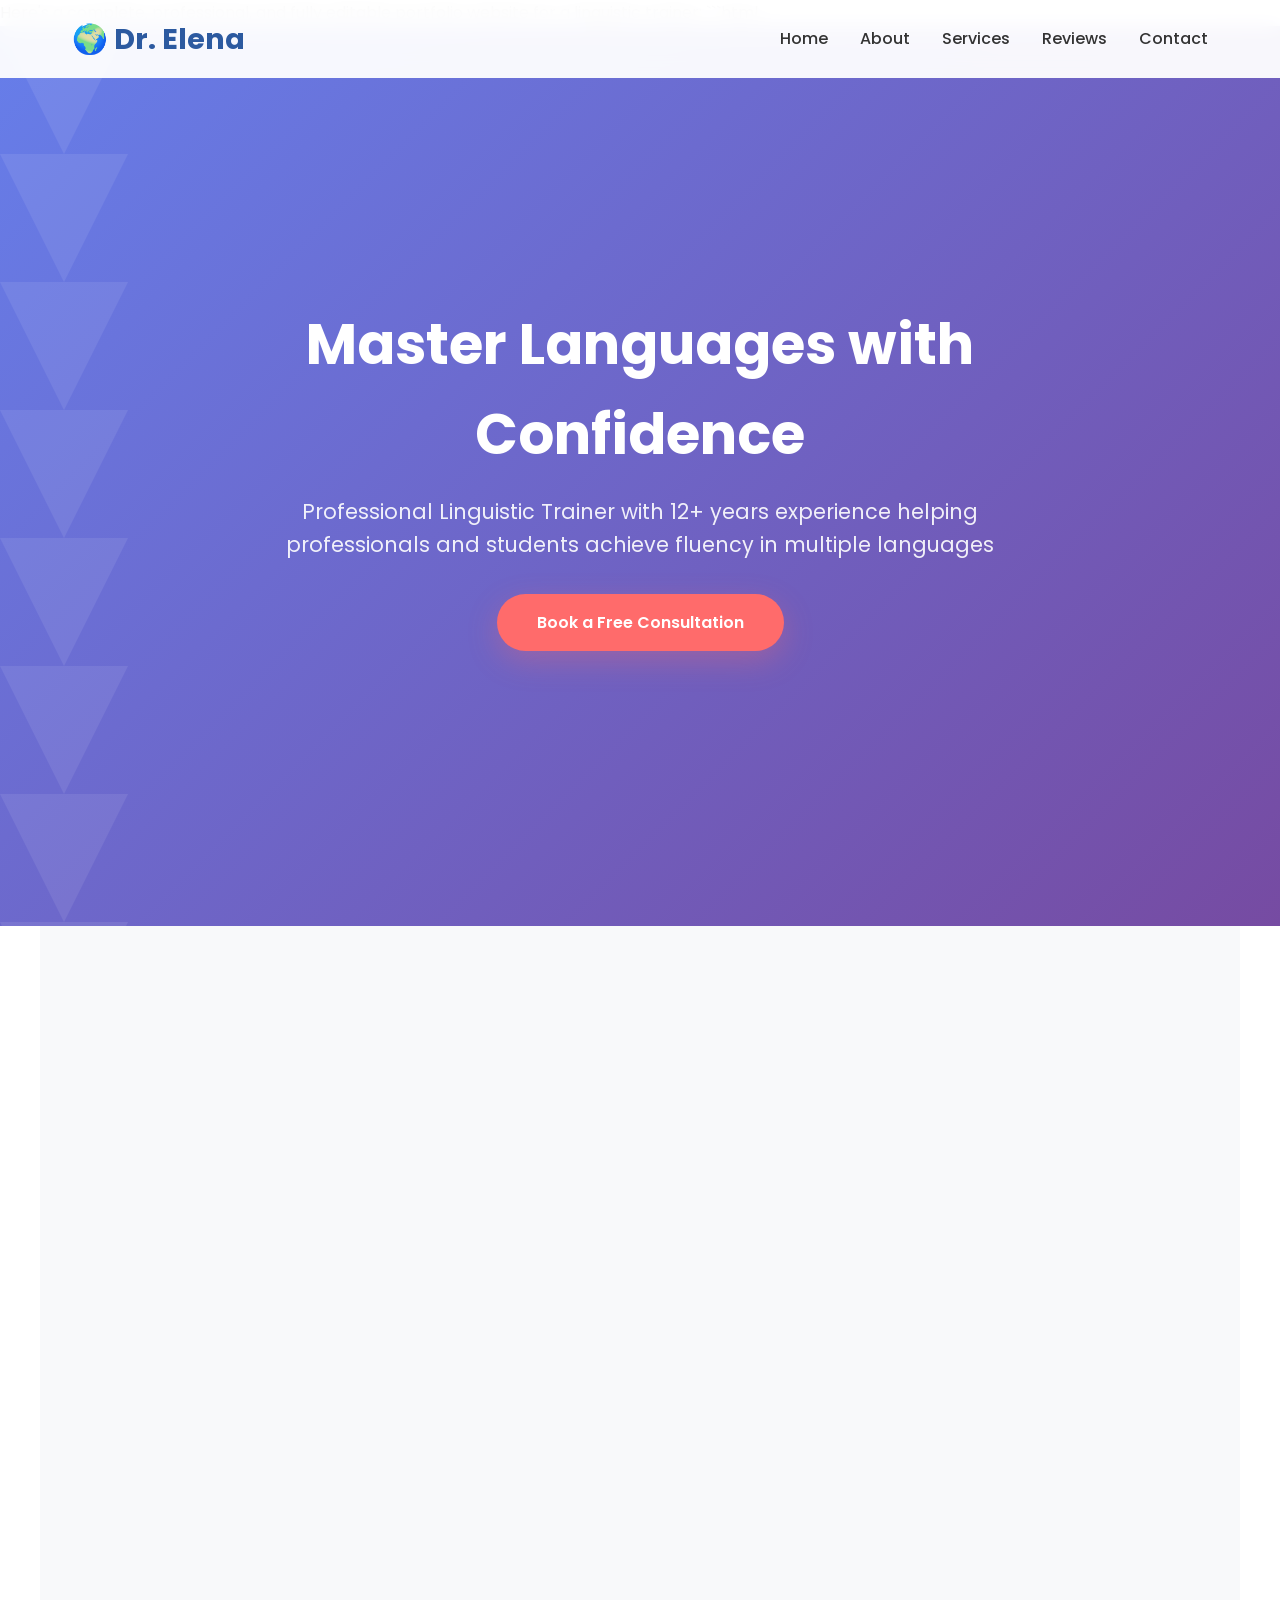
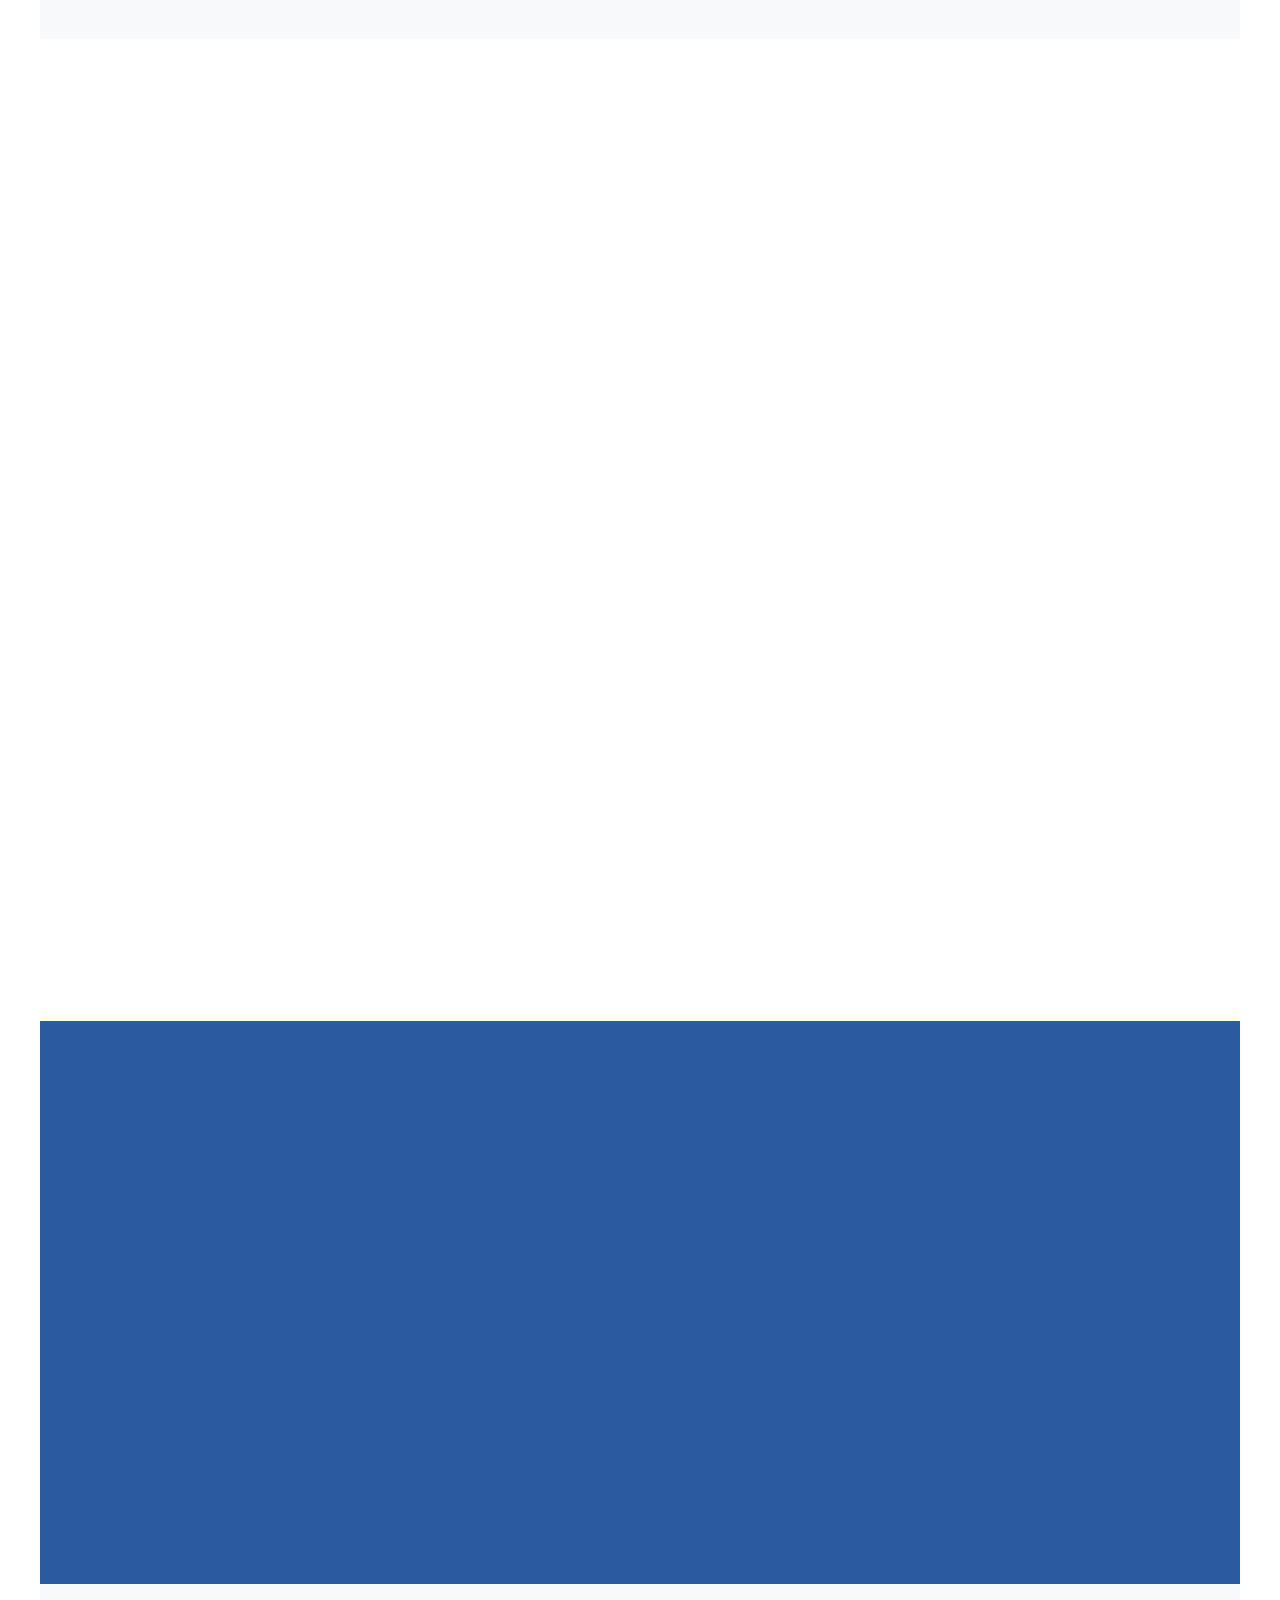
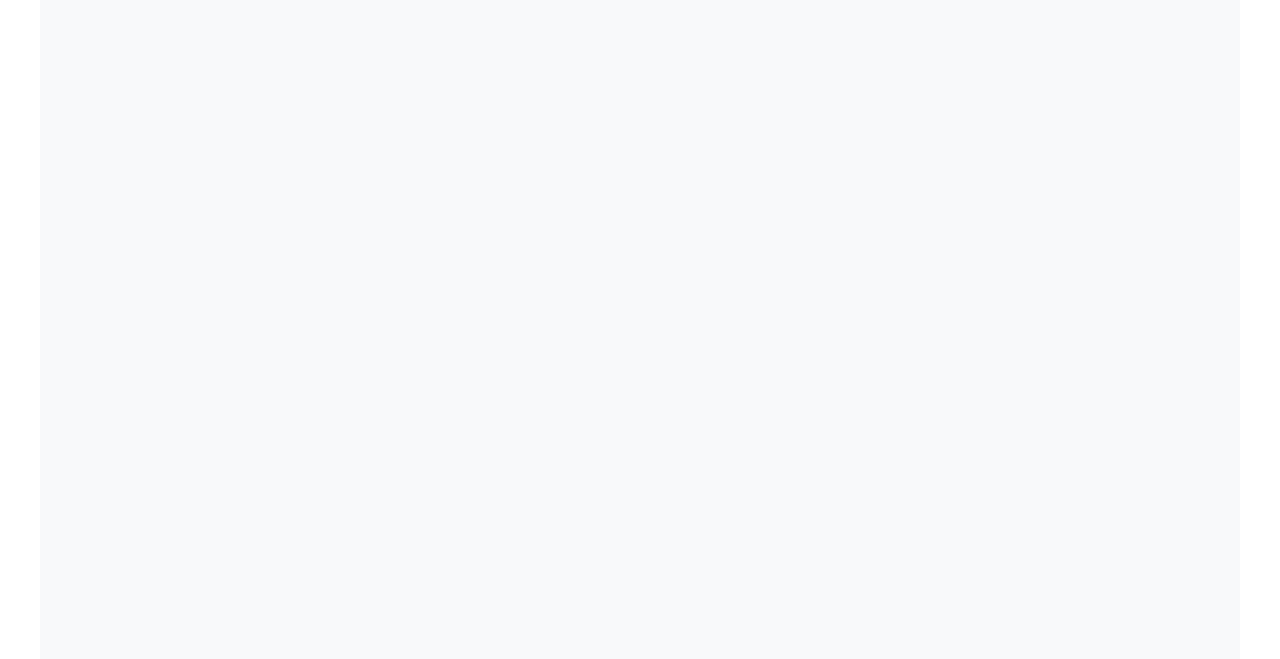
==== index.html @ 85fcfe96 "Create index.html" ====
Here's a complete, professional, and fully editable portfolio website for a linguistic trainer:

```html
<!DOCTYPE html>
<html lang="en">
<head>
    <meta charset="UTF-8">
    <meta name="viewport" content="width=device-width, initial-scale=1.0">
    <title>Dr. Elena Martinez - Linguistic Trainer & Language Coach</title>
    <link href="https://cdnjs.cloudflare.com/ajax/libs/font-awesome/6.4.0/css/all.min.css" rel="stylesheet">
    <link href="https://fonts.googleapis.com/css2?family=Poppins:wght@300;400;500;600;700&display=swap" rel="stylesheet">
    <style>
        * {
            margin: 0;
            padding: 0;
            box-sizing: border-box;
        }

        body {
            font-family: 'Poppins', sans-serif;
            line-height: 1.6;
            color: #333;
            overflow-x: hidden;
        }

        /* Navigation */
        .navbar {
            position: fixed;
            top: 0;
            width: 100%;
            background: rgba(255, 255, 255, 0.95);
            backdrop-filter: blur(10px);
            z-index: 1000;
            padding: 1rem 0;
            transition: all 0.3s ease;
        }

        .nav-container {
            max-width: 1200px;
            margin: 0 auto;
            display: flex;
            justify-content: space-between;
            align-items: center;
            padding: 0 2rem;
        }

        .logo {
            font-size: 1.8rem;
            font-weight: 700;
            color: #2c5aa0;
        }

        .nav-menu {
            display: flex;
            list-style: none;
            gap: 2rem;
        }

        .nav-menu a {
            text-decoration: none;
            color: #333;
            font-weight: 500;
            transition: color 0.3s ease;
        }

        .nav-menu a:hover {
            color: #2c5aa0;
        }

        .hamburger {
            display: none;
            flex-direction: column;
            cursor: pointer;
        }

        .hamburger span {
            width: 25px;
            height: 3px;
            background: #333;
            margin: 3px 0;
            transition: 0.3s;
        }

        /* Hero Section */
        .hero {
            height: 100vh;
            background: linear-gradient(135deg, #667eea 0%, #764ba2 100%);
            display: flex;
            align-items: center;
            justify-content: center;
            text-align: center;
            color: white;
            position: relative;
            overflow: hidden;
        }

        .hero::before {
            content: '';
            position: absolute;
            top: 0;
            left: 0;
            right: 0;
            bottom: 0;
            background: url('data:image/svg+xml,<svg xmlns="http://www.w3.org/2000/svg" viewBox="0 0 1000 100" fill="%23ffffff15"><path d="M0 0L50 100L100 0Z" repeat="100"/></svg>');
            animation: wave 20s linear infinite;
        }

        @keyframes wave {
            0% { transform: translateX(0); }
            100% { transform: translateX(-100px); }
        }

        .hero-content {
            max-width: 800px;
            padding: 0 2rem;
            z-index: 2;
            animation: fadeInUp 1s ease;
        }

        @keyframes fadeInUp {
            from {
                opacity: 0;
                transform: translateY(50px);
            }
            to {
                opacity: 1;
                transform: translateY(0);
            }
        }

        .hero h1 {
            font-size: 3.5rem;
            margin-bottom: 1rem;
            font-weight: 700;
        }

        .hero p {
            font-size: 1.3rem;
            margin-bottom: 2rem;
            opacity: 0.9;
        }

        .cta-button {
            display: inline-block;
            background: #ff6b6b;
            color: white;
            padding: 1rem 2.5rem;
            border-radius: 50px;
            text-decoration: none;
            font-weight: 600;
            transition: all 0.3s ease;
            box-shadow: 0 10px 30px rgba(255, 107, 107, 0.3);
        }

        .cta-button:hover {
            transform: translateY(-3px);
            box-shadow: 0 15px 40px rgba(255, 107, 107, 0.4);
        }

        /* Sections */
        .section {
            padding: 100px 0;
            max-width: 1200px;
            margin: 0 auto;
            padding-left: 2rem;
            padding-right: 2rem;
        }

        .section-title {
            text-align: center;
            font-size: 2.5rem;
            margin-bottom: 3rem;
            color: #2c5aa0;
        }

        /* About Section */
        .about {
            background: #f8f9fa;
        }

        .about-content {
            display: grid;
            grid-template-columns: 1fr 1fr;
            gap: 4rem;
            align-items: center;
        }

        .about-text h3 {
            font-size: 1.8rem;
            margin-bottom: 1rem;
            color: #333;
        }

        .about-text p {
            margin-bottom: 1.5rem;
            color: #666;
            font-size: 1.1rem;
        }

        .skills {
            display: flex;
            flex-wrap: wrap;
            gap: 1rem;
        }

        .skill-tag {
            background: #2c5aa0;
            color: white;
            padding: 0.5rem 1.5rem;
            border-radius: 25px;
            font-size: 0.9rem;
            font-weight: 500;
        }

        .profile-img {
            width: 100%;
            height: 400px;
            background: linear-gradient(45deg, #2c5aa0, #667eea);
            border-radius: 20px;
            display: flex;
            align-items: center;
            justify-content: center;
            color: white;
            font-size: 4rem;
            position: relative;
            overflow: hidden;
        }

        /* Services Section */
        .services-grid {
            display: grid;
            grid-template-columns: repeat(auto-fit, minmax(300px, 1fr));
            gap: 2rem;
        }

        .service-card {
            background: white;
            padding: 2.5rem;
            border-radius: 20px;
            text-align: center;
            box-shadow: 0 10px 40px rgba(0,0,0,0.1);
            transition: all 0.3s ease;
            border-top: 4px solid transparent;
        }

        .service-card:hover {
            transform: translateY(-10px);
            box-shadow: 0 20px 60px rgba(0,0,0,0.15);
            border-top-color: #2c5aa0;
        }

        .service-icon {
            font-size: 3rem;
            color: #2c5aa0;
            margin-bottom: 1.5rem;
        }

        .service-card h3 {
            font-size: 1.5rem;
            margin-bottom: 1rem;
            color: #333;
        }

        /* Testimonials */
        .testimonials {
            background: #2c5aa0;
            color: white;
        }

        .testimonials-grid {
            display: grid;
            grid-template-columns: repeat(auto-fit, minmax(300px, 1fr));
            gap: 2rem;
        }

        .testimonial {
            background: rgba(255,255,255,0.1);
            padding: 2rem;
            border-radius: 15px;
            backdrop-filter: blur(10px);
        }

        .testimonial-text {
            font-style: italic;
            margin-bottom: 1.5rem;
            font-size: 1.1rem;
        }

        .testimonial-author {
            display: flex;
            align-items: center;
            gap: 1rem;
        }

        .author-avatar {
            width: 50px;
            height: 50px;
            border-radius: 50%;
            background: #ff6b6b;
            display: flex;
            align-items: center;
            justify-content: center;
            font-weight: bold;
        }

        /* Contact */
        .contact {
            background: #f8f9fa;
        }

        .contact-content {
            display: grid;
            grid-template-columns: 1fr 1fr;
            gap: 4rem;
        }

        .contact-info h3 {
            font-size: 1.8rem;
            margin-bottom: 2rem;
            color: #333;
        }

        .contact-item {
            display: flex;
            align-items: center;
            gap: 1rem;
            margin-bottom: 1.5rem;
        }

        .contact-item i {
            font-size: 1.5rem;
            color: #2c5aa0;
            width: 30px;
        }

        .contact-form {
            background: white;
            padding: 2.5rem;
            border-radius: 20px;
            box-shadow: 0 10px 40px rgba(0,0,0,0.1);
        }

        .form-group {
            margin-bottom: 1.5rem;
        }

        .form-group input,
        .form-group textarea {
            width: 100%;
            padding: 1rem;
            border: 2px solid #e9ecef;
            border-radius: 10px;
            font-family: inherit;
            transition: border-color 0.3s ease;
        }

        .form-group input:focus,
        .form-group textarea:focus {
            outline: none;
            border-color: #2c5aa0;
        }

        /* Footer */
        .footer {
            background: #333;
            color: white;
            text-align: center;
            padding: 2rem;
        }

        /* Responsive */
        @media (max-width: 768px) {
            .hamburger {
                display: flex;
            }

            .nav-menu {
                position: fixed;
                left: -100%;
                top: 70px;
                flex-direction: column;
                background-color: white;
                width: 100%;
                text-align: center;
                transition: 0.3s;
                box-shadow: 0 10px 27px rgba(0,0,0,0.05);
                padding: 2rem 0;
            }

            .nav-menu.active {
                left: 0;
            }

            .hero h1 {
                font-size: 2.5rem;
            }

            .about-content,
            .contact-content {
                grid-template-columns: 1fr;
                gap: 2rem;
            }

            .section {
                padding: 60px 0;
                padding-left: 1rem;
                padding-right: 1rem;
            }
        }

        /* Scroll animations */
        .fade-in {
            opacity: 0;
            transform: translateY(30px);
            transition: all 0.6s ease;
        }

        .fade-in.visible {
            opacity: 1;
            transform: translateY(0);
        }
    </style>
</head>
<body>
    <!-- Navigation -->
    <nav class="navbar">
        <div class="nav-container">
            <div class="logo">🌍 Dr. Elena</div>
            <ul class="nav-menu">
                <li><a href="#home">Home</a></li>
                <li><a href="#about">About</a></li>
                <li><a href="#services">Services</a></li>
                <li><a href="#testimonials">Reviews</a></li>
                <li><a href="#contact">Contact</a></li>
            </ul>
            <div class="hamburger">
                <span></span>
                <span></span>
                <span></span>
            </div>
        </div>
    </nav>

    <!-- Hero Section -->
    <section id="home" class="hero">
        <div class="hero-content">
            <h1>Master Languages with Confidence</h1>
            <p>Professional Linguistic Trainer with 12+ years experience helping professionals and students achieve fluency in multiple languages</p>
            <a href="#contact" class="cta-button">Book a Free Consultation</a>
        </div>
    </section>

    <!-- About Section -->
    <section id="about" class="section about">
        <h2 class="section-title fade-in">About Me</h2>
        <div class="about-content">
            <div class="about-text fade-in">
                <h3>Dr. Elena Martinez</h3>
                <p>Certified linguistic trainer with a PhD in Applied Linguistics and over 12 years of experience teaching professionals, executives, and students worldwide. I specialize in immersive language training that delivers real-world fluency.</p>
                <p>Fluent in 7 languages and trained thousands of students who now use their language skills confidently in business, travel, and academia.</p>
                <div class="skills">
                    <span class="skill-tag">Spanish</span>
                    <span class="skill-tag">French</span>
                    <span class="skill-tag">German</span>
                    <span class="skill-tag">Italian</span>
                    <span class="skill-tag">Portuguese</span>
                    <span class="skill-tag">Business English</span>
                </div>
            </div>
            <div class="profile-img fade-in">
                <i class="fas fa-user-graduate"></i>
            </div>
        </div>
    </section>

    <!-- Services Section -->
    <section id="services" class="section">
        <h2 class="section-title fade-in">My Services</h2>
        <div class="services-grid">
            <div class="service-card fade-in">
                <div class="service-icon">
                    <i class="fas fa-globe"></i>
                </div>
                <h3>Private Lessons</h3>
                <p>Personalized 1-on-1 training tailored to your goals, schedule, and learning style. Intensive programs available.</p>
            </div>
            <div class="service-card fade-in">
                <div class="service-icon">
                    <i class="fas fa-users"></i>
                </div>
                <h3>Group Classes</h3>
                <p>Interactive small group sessions (max 6 students) for collaborative learning and accelerated progress.</p>
            </div>
            <div class="service-card fade-in">
                <div class="service-icon">
                    <i class="fas fa-briefcase"></i>
                </div>
                <h3>Business Training</h3>
                <p>Corporate language programs for teams and executives. Specialized business vocabulary and communication skills.</p>
            </div>
            <div class="service-card fade-in">
                <div class="service-icon">
                    <i class="fas fa-headset"></i>
                </div>
                <h3>Conversation Practice</h3>
                <p>Real-world conversation sessions focusing on fluency, pronunciation, and cultural nuances.</p>
            </div>
        </div>
    </section>

    <!-- Testimonials Section -->
    <section id="testimonials" class="section testimonials">
        <h2 class="section-title fade-in" style="color: white;">What Students Say</h2>
        <div class="testimonials-grid">
            <div class="testimonial fade-in">
                <p class="testimonial-text">"Dr. Elena transformed my Spanish from basic to business-fluent in just 6 months. Her method is incredible!"</p>
                <div class="testimonial-author">
                    <div class="author-avatar">MJ</div>
                    <div>
                        <strong>Maria J.</strong><br>
                        <small>Marketing Executive</small>
                    </div>
                </div>
            </div>
            <div class="testimonial fade-in">
                <p class="testimonial-text">"The best language teacher I've ever had. Her lessons are engaging and actually practical for real life."</p>
                <div class="testimonial-author">
                    <div class="author-avatar">TK</div>
                    <div>
                        <strong>Tom K.</strong><br>
                        <small>Software Engineer</small>
                    </div>
                </div>
            </div>
            <div class="testimonial fade-in">
                <p class="testimonial-text">"Passed my DELF B2 exam on first try thanks to Elena's structured approach and encouragement."</p>
                <div class="testimonial-author">
                    <div class="author-avatar">SL</div>
                    <div>
                        <strong>Sophie L.</strong><br>
                        <small>University Student</small>
                    </div>
                </div>
            </div>
        </div>
    </section>

    <!-- Contact Section -->
    <section id="contact" class="section contact">
        <h2 class="section-title fade-in">Get In Touch</h2>
        <div class="contact-content">
            <div class="contact-info fade-in">
                <h3>Ready to Start Your Language Journey?</h3>
                <p>Book a free 30-minute consultation to discuss your goals and create your personalized learning plan.</p>
                <div class="contact-item">
                    <i class="fas fa-phone"></i>
                    <span>+1 (555) 123-4567</span>
                </div>
                <div class="contact-item">
                    <i class="fas fa-envelope"></i>
                    <span>hello@elenamartinez.com</span>
                </div>
                <div class="contact-item">
                    <i class="fas fa-map-marker-alt"></i>
                    <span>Miami, FL • Online Worldwide</span>
                </div>
            </div>
            <form class="contact-form fade-in" id="contactForm">
                <div class="form-group">
                    <input type="text" id="name" placeholder="Your Name" required>
                </div>
                <div class="form-group">
                    <input type="email" id="email" placeholder="Your Email" required>
                </div>
                <div class="form-group">
                    <input type="tel" id="phone" placeholder="Phone Number">
                </div>
                <div class="form-group">
                    <select id="language" required>
                        <option value="">Select Language</option>
                        <option value="spanish">Spanish</option>
                        <option value="fr
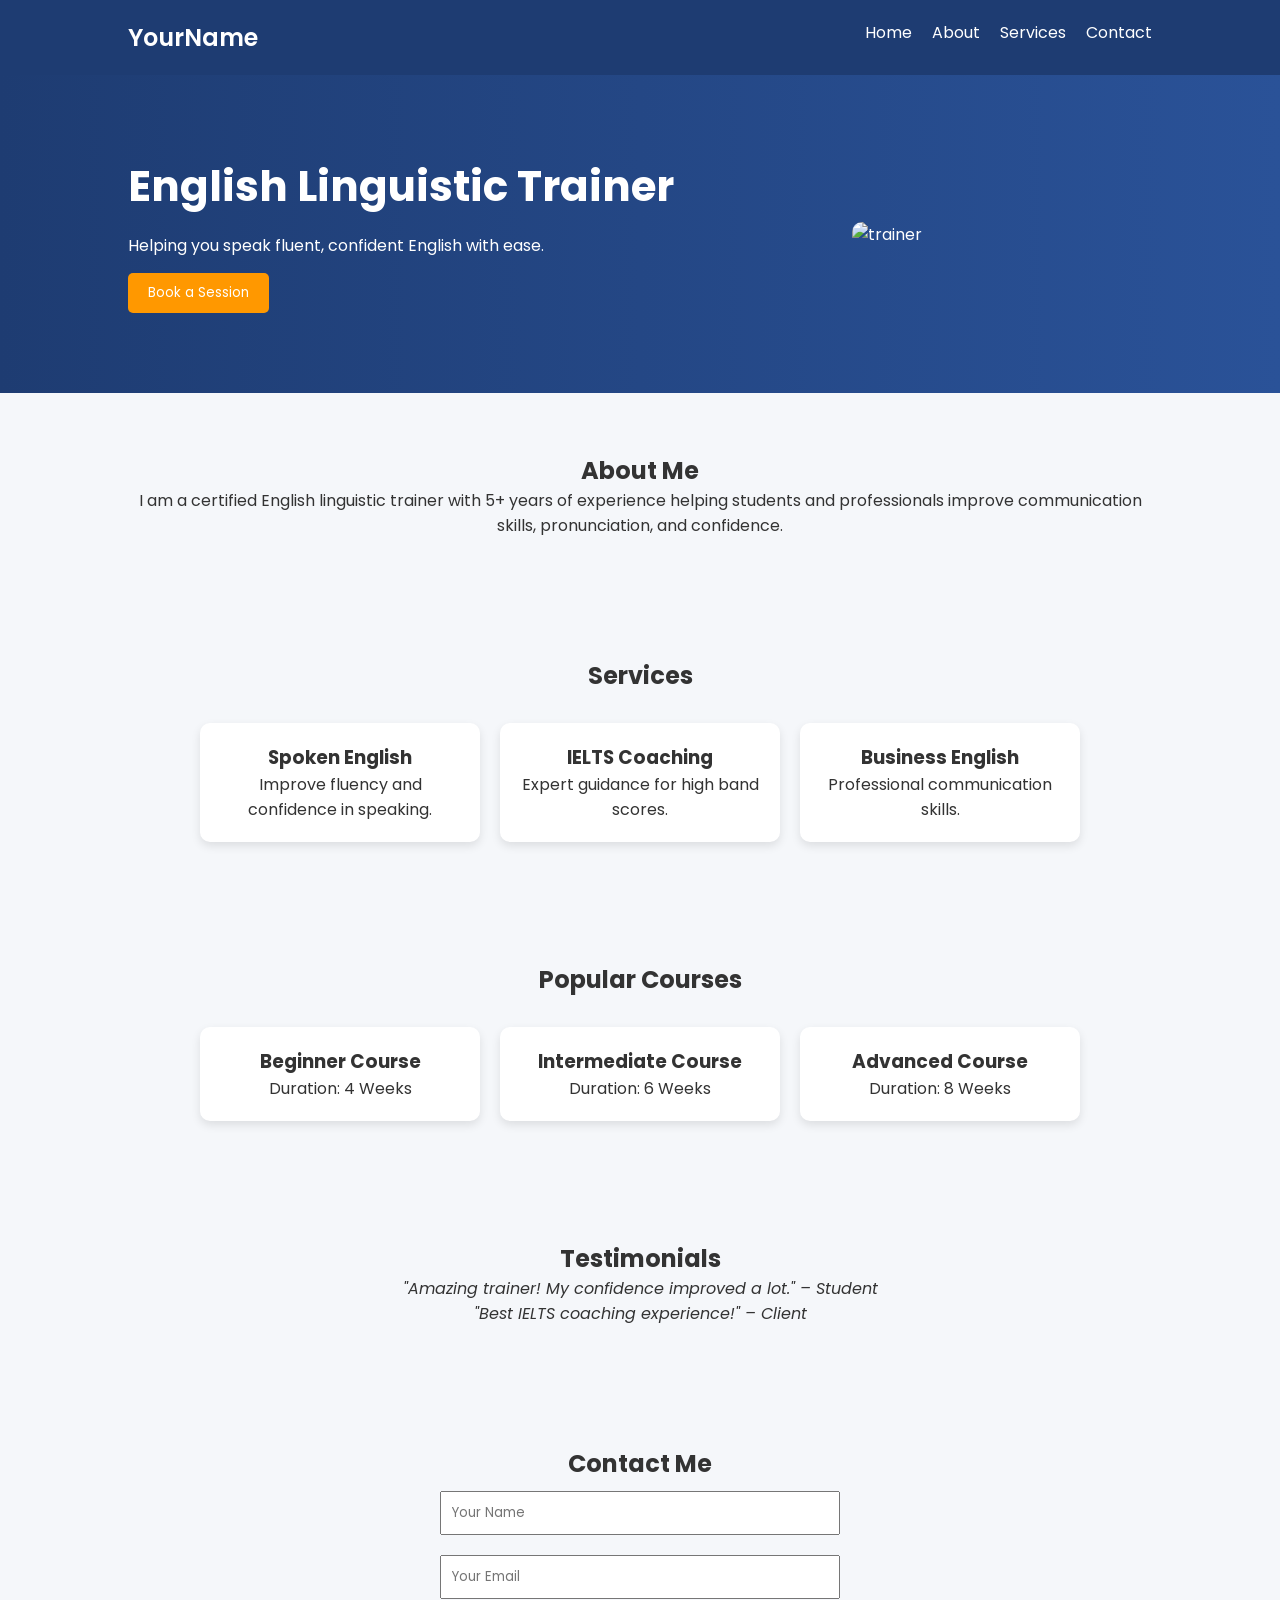
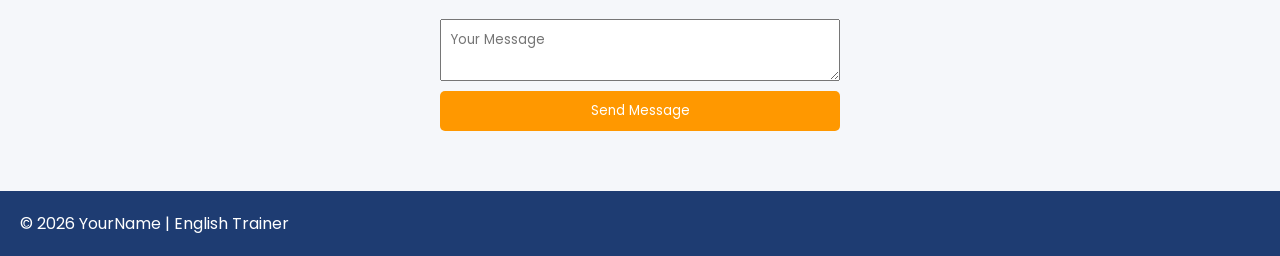
==== commit 0fc6f1cf: "Update index.html" ====
--- a/index.html
+++ b/index.html
@@ -1,582 +1,265 @@
-Here's a complete, professional, and fully editable portfolio website for a linguistic trainer:
-
-```html
 <!DOCTYPE html>
 <html lang="en">
 <head>
-    <meta charset="UTF-8">
-    <meta name="viewport" content="width=device-width, initial-scale=1.0">
-    <title>Dr. Elena Martinez - Linguistic Trainer & Language Coach</title>
-    <link href="https://cdnjs.cloudflare.com/ajax/libs/font-awesome/6.4.0/css/all.min.css" rel="stylesheet">
-    <link href="https://fonts.googleapis.com/css2?family=Poppins:wght@300;400;500;600;700&display=swap" rel="stylesheet">
-    <style>
-        * {
-            margin: 0;
-            padding: 0;
-            box-sizing: border-box;
+<meta charset="UTF-8">
+<meta name="viewport" content="width=device-width, initial-scale=1.0">
+<title>English Linguistic Trainer Portfolio</title>
+
+<!-- Google Fonts -->
+<link href="https://fonts.googleapis.com/css2?family=Poppins:wght@300;400;600&display=swap" rel="stylesheet">
+
+<style>
+* {
+    margin: 0;
+    padding: 0;
+    box-sizing: border-box;
+    font-family: 'Poppins', sans-serif;
+}
+
+body {
+    background: #f5f7fa;
+    color: #333;
+}
+
+/* Navbar */
+nav {
+    display: flex;
+    justify-content: space-between;
+    padding: 20px 10%;
+    background: #1e3c72;
+    color: white;
+    position: sticky;
+    top: 0;
+}
+
+nav h2 {
+    font-weight: 600;
+}
+
+nav ul {
+    display: flex;
+    list-style: none;
+}
+
+nav ul li {
+    margin-left: 20px;
+}
+
+nav ul li a {
+    color: white;
+    text-decoration: none;
+}
+
+/* Hero */
+.hero {
+    display: flex;
+    align-items: center;
+    justify-content: space-between;
+    padding: 80px 10%;
+    background: linear-gradient(to right, #1e3c72, #2a5298);
+    color: white;
+}
+
+.hero-text h1 {
+    font-size: 42px;
+}
+
+.hero-text p {
+    margin: 15px 0;
+}
+
+.hero img {
+    width: 300px;
+    border-radius: 10px;
+}
+
+.btn {
+    background: #ff9800;
+    padding: 10px 20px;
+    border: none;
+    color: white;
+    cursor: pointer;
+    border-radius: 5px;
+}
+
+/* Sections */
+section {
+    padding: 60px 10%;
+    text-align: center;
+}
+
+.card-container {
+    display: flex;
+    gap: 20px;
+    margin-top: 30px;
+    flex-wrap: wrap;
+    justify-content: center;
+}
+
+.card {
+    background: white;
+    padding: 20px;
+    width: 280px;
+    border-radius: 10px;
+    box-shadow: 0 4px 10px rgba(0,0,0,0.1);
+    transition: transform 0.3s;
+}
+
+.card:hover {
+    transform: translateY(-10px);
+}
+
+/* Testimonials */
+.testimonial {
+    font-style: italic;
+}
+
+/* Contact */
+form {
+    display: flex;
+    flex-direction: column;
+    max-width: 400px;
+    margin: auto;
+}
+
+input, textarea {
+    margin: 10px 0;
+    padding: 10px;
+}
+
+footer {
+    background: #1e3c72;
+    color: white;
+    padding: 20px;
+}
+
+/* Animation */
+.fade-in {
+    opacity: 0;
+    transform: translateY(20px);
+    transition: all 0.6s ease;
+}
+
+.show {
+    opacity: 1;
+    transform: translateY(0);
+}
+
+/* Responsive */
+@media(max-width: 768px) {
+    .hero {
+        flex-direction: column;
+        text-align: center;
+    }
+}
+</style>
+</head>
+
+<body>
+
+<!-- Navbar -->
+<nav>
+    <h2>YourName</h2>
+    <ul>
+        <li><a href="#">Home</a></li>
+        <li><a href="#about">About</a></li>
+        <li><a href="#services">Services</a></li>
+        <li><a href="#contact">Contact</a></li>
+    </ul>
+</nav>
+
+<!-- Hero -->
+<div class="hero">
+    <div class="hero-text">
+        <h1>English Linguistic Trainer</h1>
+        <p>Helping you speak fluent, confident English with ease.</p>
+        <button class="btn">Book a Session</button>
+    </div>
+    <img src="https://images.unsplash.com/photo-1584697964358-3e14c8bb6b2d" alt="trainer">
+</div>
+
+<!-- About -->
+<section id="about" class="fade-in">
+    <h2>About Me</h2>
+    <p>I am a certified English linguistic trainer with 5+ years of experience helping students and professionals improve communication skills, pronunciation, and confidence.</p>
+</section>
+
+<!-- Services -->
+<section id="services" class="fade-in">
+    <h2>Services</h2>
+    <div class="card-container">
+        <div class="card">
+            <h3>Spoken English</h3>
+            <p>Improve fluency and confidence in speaking.</p>
+        </div>
+        <div class="card">
+            <h3>IELTS Coaching</h3>
+            <p>Expert guidance for high band scores.</p>
+        </div>
+        <div class="card">
+            <h3>Business English</h3>
+            <p>Professional communication skills.</p>
+        </div>
+    </div>
+</section>
+
+<!-- Courses -->
+<section class="fade-in">
+    <h2>Popular Courses</h2>
+    <div class="card-container">
+        <div class="card">
+            <h3>Beginner Course</h3>
+            <p>Duration: 4 Weeks</p>
+        </div>
+        <div class="card">
+            <h3>Intermediate Course</h3>
+            <p>Duration: 6 Weeks</p>
+        </div>
+        <div class="card">
+            <h3>Advanced Course</h3>
+            <p>Duration: 8 Weeks</p>
+        </div>
+    </div>
+</section>
+
+<!-- Testimonials -->
+<section class="fade-in">
+    <h2>Testimonials</h2>
+    <p class="testimonial">"Amazing trainer! My confidence improved a lot." – Student</p>
+    <p class="testimonial">"Best IELTS coaching experience!" – Client</p>
+</section>
+
+<!-- Contact -->
+<section id="contact" class="fade-in">
+    <h2>Contact Me</h2>
+    <form>
+        <input type="text" placeholder="Your Name">
+        <input type="email" placeholder="Your Email">
+        <textarea placeholder="Your Message"></textarea>
+        <button class="btn">Send Message</button>
+    </form>
+</section>
+
+<!-- Footer -->
+<footer>
+    <p>© 2026 YourName | English Trainer</p>
+</footer>
+
+<script>
+// Scroll Animation
+const elements = document.querySelectorAll('.fade-in');
+
+window.addEventListener('scroll', () => {
+    elements.forEach(el => {
+        const position = el.getBoundingClientRect().top;
+        const screenPosition = window.innerHeight / 1.3;
+
+        if(position < screenPosition){
+            el.classList.add('show');
         }
-
-        body {
-            font-family: 'Poppins', sans-serif;
-            line-height: 1.6;
-            color: #333;
-            overflow-x: hidden;
-        }
-
-        /* Navigation */
-        .navbar {
-            position: fixed;
-            top: 0;
-            width: 100%;
-            background: rgba(255, 255, 255, 0.95);
-            backdrop-filter: blur(10px);
-            z-index: 1000;
-            padding: 1rem 0;
-            transition: all 0.3s ease;
-        }
-
-        .nav-container {
-            max-width: 1200px;
-            margin: 0 auto;
-            display: flex;
-            justify-content: space-between;
-            align-items: center;
-            padding: 0 2rem;
-        }
-
-        .logo {
-            font-size: 1.8rem;
-            font-weight: 700;
-            color: #2c5aa0;
-        }
-
-        .nav-menu {
-            display: flex;
-            list-style: none;
-            gap: 2rem;
-        }
-
-        .nav-menu a {
-            text-decoration: none;
-            color: #333;
-            font-weight: 500;
-            transition: color 0.3s ease;
-        }
-
-        .nav-menu a:hover {
-            color: #2c5aa0;
-        }
-
-        .hamburger {
-            display: none;
-            flex-direction: column;
-            cursor: pointer;
-        }
-
-        .hamburger span {
-            width: 25px;
-            height: 3px;
-            background: #333;
-            margin: 3px 0;
-            transition: 0.3s;
-        }
-
-        /* Hero Section */
-        .hero {
-            height: 100vh;
-            background: linear-gradient(135deg, #667eea 0%, #764ba2 100%);
-            display: flex;
-            align-items: center;
-            justify-content: center;
-            text-align: center;
-            color: white;
-            position: relative;
-            overflow: hidden;
-        }
-
-        .hero::before {
-            content: '';
-            position: absolute;
-            top: 0;
-            left: 0;
-            right: 0;
-            bottom: 0;
-            background: url('data:image/svg+xml,<svg xmlns="http://www.w3.org/2000/svg" viewBox="0 0 1000 100" fill="%23ffffff15"><path d="M0 0L50 100L100 0Z" repeat="100"/></svg>');
-            animation: wave 20s linear infinite;
-        }
-
-        @keyframes wave {
-            0% { transform: translateX(0); }
-            100% { transform: translateX(-100px); }
-        }
-
-        .hero-content {
-            max-width: 800px;
-            padding: 0 2rem;
-            z-index: 2;
-            animation: fadeInUp 1s ease;
-        }
-
-        @keyframes fadeInUp {
-            from {
-                opacity: 0;
-                transform: translateY(50px);
-            }
-            to {
-                opacity: 1;
-                transform: translateY(0);
-            }
-        }
-
-        .hero h1 {
-            font-size: 3.5rem;
-            margin-bottom: 1rem;
-            font-weight: 700;
-        }
-
-        .hero p {
-            font-size: 1.3rem;
-            margin-bottom: 2rem;
-            opacity: 0.9;
-        }
-
-        .cta-button {
-            display: inline-block;
-            background: #ff6b6b;
-            color: white;
-            padding: 1rem 2.5rem;
-            border-radius: 50px;
-            text-decoration: none;
-            font-weight: 600;
-            transition: all 0.3s ease;
-            box-shadow: 0 10px 30px rgba(255, 107, 107, 0.3);
-        }
-
-        .cta-button:hover {
-            transform: translateY(-3px);
-            box-shadow: 0 15px 40px rgba(255, 107, 107, 0.4);
-        }
-
-        /* Sections */
-        .section {
-            padding: 100px 0;
-            max-width: 1200px;
-            margin: 0 auto;
-            padding-left: 2rem;
-            padding-right: 2rem;
-        }
-
-        .section-title {
-            text-align: center;
-            font-size: 2.5rem;
-            margin-bottom: 3rem;
-            color: #2c5aa0;
-        }
-
-        /* About Section */
-        .about {
-            background: #f8f9fa;
-        }
-
-        .about-content {
-            display: grid;
-            grid-template-columns: 1fr 1fr;
-            gap: 4rem;
-            align-items: center;
-        }
-
-        .about-text h3 {
-            font-size: 1.8rem;
-            margin-bottom: 1rem;
-            color: #333;
-        }
-
-        .about-text p {
-            margin-bottom: 1.5rem;
-            color: #666;
-            font-size: 1.1rem;
-        }
-
-        .skills {
-            display: flex;
-            flex-wrap: wrap;
-            gap: 1rem;
-        }
-
-        .skill-tag {
-            background: #2c5aa0;
-            color: white;
-            padding: 0.5rem 1.5rem;
-            border-radius: 25px;
-            font-size: 0.9rem;
-            font-weight: 500;
-        }
-
-        .profile-img {
-            width: 100%;
-            height: 400px;
-            background: linear-gradient(45deg, #2c5aa0, #667eea);
-            border-radius: 20px;
-            display: flex;
-            align-items: center;
-            justify-content: center;
-            color: white;
-            font-size: 4rem;
-            position: relative;
-            overflow: hidden;
-        }
-
-        /* Services Section */
-        .services-grid {
-            display: grid;
-            grid-template-columns: repeat(auto-fit, minmax(300px, 1fr));
-            gap: 2rem;
-        }
-
-        .service-card {
-            background: white;
-            padding: 2.5rem;
-            border-radius: 20px;
-            text-align: center;
-            box-shadow: 0 10px 40px rgba(0,0,0,0.1);
-            transition: all 0.3s ease;
-            border-top: 4px solid transparent;
-        }
-
-        .service-card:hover {
-            transform: translateY(-10px);
-            box-shadow: 0 20px 60px rgba(0,0,0,0.15);
-            border-top-color: #2c5aa0;
-        }
-
-        .service-icon {
-            font-size: 3rem;
-            color: #2c5aa0;
-            margin-bottom: 1.5rem;
-        }
-
-        .service-card h3 {
-            font-size: 1.5rem;
-            margin-bottom: 1rem;
-            color: #333;
-        }
-
-        /* Testimonials */
-        .testimonials {
-            background: #2c5aa0;
-            color: white;
-        }
-
-        .testimonials-grid {
-            display: grid;
-            grid-template-columns: repeat(auto-fit, minmax(300px, 1fr));
-            gap: 2rem;
-        }
-
-        .testimonial {
-            background: rgba(255,255,255,0.1);
-            padding: 2rem;
-            border-radius: 15px;
-            backdrop-filter: blur(10px);
-        }
-
-        .testimonial-text {
-            font-style: italic;
-            margin-bottom: 1.5rem;
-            font-size: 1.1rem;
-        }
-
-        .testimonial-author {
-            display: flex;
-            align-items: center;
-            gap: 1rem;
-        }
-
-        .author-avatar {
-            width: 50px;
-            height: 50px;
-            border-radius: 50%;
-            background: #ff6b6b;
-            display: flex;
-            align-items: center;
-            justify-content: center;
-            font-weight: bold;
-        }
-
-        /* Contact */
-        .contact {
-            background: #f8f9fa;
-        }
-
-        .contact-content {
-            display: grid;
-            grid-template-columns: 1fr 1fr;
-            gap: 4rem;
-        }
-
-        .contact-info h3 {
-            font-size: 1.8rem;
-            margin-bottom: 2rem;
-            color: #333;
-        }
-
-        .contact-item {
-            display: flex;
-            align-items: center;
-            gap: 1rem;
-            margin-bottom: 1.5rem;
-        }
-
-        .contact-item i {
-            font-size: 1.5rem;
-            color: #2c5aa0;
-            width: 30px;
-        }
-
-        .contact-form {
-            background: white;
-            padding: 2.5rem;
-            border-radius: 20px;
-            box-shadow: 0 10px 40px rgba(0,0,0,0.1);
-        }
-
-        .form-group {
-            margin-bottom: 1.5rem;
-        }
-
-        .form-group input,
-        .form-group textarea {
-            width: 100%;
-            padding: 1rem;
-            border: 2px solid #e9ecef;
-            border-radius: 10px;
-            font-family: inherit;
-            transition: border-color 0.3s ease;
-        }
-
-        .form-group input:focus,
-        .form-group textarea:focus {
-            outline: none;
-            border-color: #2c5aa0;
-        }
-
-        /* Footer */
-        .footer {
-            background: #333;
-            color: white;
-            text-align: center;
-            padding: 2rem;
-        }
-
-        /* Responsive */
-        @media (max-width: 768px) {
-            .hamburger {
-                display: flex;
-            }
-
-            .nav-menu {
-                position: fixed;
-                left: -100%;
-                top: 70px;
-                flex-direction: column;
-                background-color: white;
-                width: 100%;
-                text-align: center;
-                transition: 0.3s;
-                box-shadow: 0 10px 27px rgba(0,0,0,0.05);
-                padding: 2rem 0;
-            }
-
-            .nav-menu.active {
-                left: 0;
-            }
-
-            .hero h1 {
-                font-size: 2.5rem;
-            }
-
-            .about-content,
-            .contact-content {
-                grid-template-columns: 1fr;
-                gap: 2rem;
-            }
-
-            .section {
-                padding: 60px 0;
-                padding-left: 1rem;
-                padding-right: 1rem;
-            }
-        }
-
-        /* Scroll animations */
-        .fade-in {
-            opacity: 0;
-            transform: translateY(30px);
-            transition: all 0.6s ease;
-        }
-
-        .fade-in.visible {
-            opacity: 1;
-            transform: translateY(0);
-        }
-    </style>
-</head>
-<body>
-    <!-- Navigation -->
-    <nav class="navbar">
-        <div class="nav-container">
-            <div class="logo">🌍 Dr. Elena</div>
-            <ul class="nav-menu">
-                <li><a href="#home">Home</a></li>
-                <li><a href="#about">About</a></li>
-                <li><a href="#services">Services</a></li>
-                <li><a href="#testimonials">Reviews</a></li>
-                <li><a href="#contact">Contact</a></li>
-            </ul>
-            <div class="hamburger">
-                <span></span>
-                <span></span>
-                <span></span>
-            </div>
-        </div>
-    </nav>
-
-    <!-- Hero Section -->
-    <section id="home" class="hero">
-        <div class="hero-content">
-            <h1>Master Languages with Confidence</h1>
-            <p>Professional Linguistic Trainer with 12+ years experience helping professionals and students achieve fluency in multiple languages</p>
-            <a href="#contact" class="cta-button">Book a Free Consultation</a>
-        </div>
-    </section>
-
-    <!-- About Section -->
-    <section id="about" class="section about">
-        <h2 class="section-title fade-in">About Me</h2>
-        <div class="about-content">
-            <div class="about-text fade-in">
-                <h3>Dr. Elena Martinez</h3>
-                <p>Certified linguistic trainer with a PhD in Applied Linguistics and over 12 years of experience teaching professionals, executives, and students worldwide. I specialize in immersive language training that delivers real-world fluency.</p>
-                <p>Fluent in 7 languages and trained thousands of students who now use their language skills confidently in business, travel, and academia.</p>
-                <div class="skills">
-                    <span class="skill-tag">Spanish</span>
-                    <span class="skill-tag">French</span>
-                    <span class="skill-tag">German</span>
-                    <span class="skill-tag">Italian</span>
-                    <span class="skill-tag">Portuguese</span>
-                    <span class="skill-tag">Business English</span>
-                </div>
-            </div>
-            <div class="profile-img fade-in">
-                <i class="fas fa-user-graduate"></i>
-            </div>
-        </div>
-    </section>
-
-    <!-- Services Section -->
-    <section id="services" class="section">
-        <h2 class="section-title fade-in">My Services</h2>
-        <div class="services-grid">
-            <div class="service-card fade-in">
-                <div class="service-icon">
-                    <i class="fas fa-globe"></i>
-                </div>
-                <h3>Private Lessons</h3>
-                <p>Personalized 1-on-1 training tailored to your goals, schedule, and learning style. Intensive programs available.</p>
-            </div>
-            <div class="service-card fade-in">
-                <div class="service-icon">
-                    <i class="fas fa-users"></i>
-                </div>
-                <h3>Group Classes</h3>
-                <p>Interactive small group sessions (max 6 students) for collaborative learning and accelerated progress.</p>
-            </div>
-            <div class="service-card fade-in">
-                <div class="service-icon">
-                    <i class="fas fa-briefcase"></i>
-                </div>
-                <h3>Business Training</h3>
-                <p>Corporate language programs for teams and executives. Specialized business vocabulary and communication skills.</p>
-            </div>
-            <div class="service-card fade-in">
-                <div class="service-icon">
-                    <i class="fas fa-headset"></i>
-                </div>
-                <h3>Conversation Practice</h3>
-                <p>Real-world conversation sessions focusing on fluency, pronunciation, and cultural nuances.</p>
-            </div>
-        </div>
-    </section>
-
-    <!-- Testimonials Section -->
-    <section id="testimonials" class="section testimonials">
-        <h2 class="section-title fade-in" style="color: white;">What Students Say</h2>
-        <div class="testimonials-grid">
-            <div class="testimonial fade-in">
-                <p class="testimonial-text">"Dr. Elena transformed my Spanish from basic to business-fluent in just 6 months. Her method is incredible!"</p>
-                <div class="testimonial-author">
-                    <div class="author-avatar">MJ</div>
-                    <div>
-                        <strong>Maria J.</strong><br>
-                        <small>Marketing Executive</small>
-                    </div>
-                </div>
-            </div>
-            <div class="testimonial fade-in">
-                <p class="testimonial-text">"The best language teacher I've ever had. Her lessons are engaging and actually practical for real life."</p>
-                <div class="testimonial-author">
-                    <div class="author-avatar">TK</div>
-                    <div>
-                        <strong>Tom K.</strong><br>
-                        <small>Software Engineer</small>
-                    </div>
-                </div>
-            </div>
-            <div class="testimonial fade-in">
-                <p class="testimonial-text">"Passed my DELF B2 exam on first try thanks to Elena's structured approach and encouragement."</p>
-                <div class="testimonial-author">
-                    <div class="author-avatar">SL</div>
-                    <div>
-                        <strong>Sophie L.</strong><br>
-                        <small>University Student</small>
-                    </div>
-                </div>
-            </div>
-        </div>
-    </section>
-
-    <!-- Contact Section -->
-    <section id="contact" class="section contact">
-        <h2 class="section-title fade-in">Get In Touch</h2>
-        <div class="contact-content">
-            <div class="contact-info fade-in">
-                <h3>Ready to Start Your Language Journey?</h3>
-                <p>Book a free 30-minute consultation to discuss your goals and create your personalized learning plan.</p>
-                <div class="contact-item">
-                    <i class="fas fa-phone"></i>
-                    <span>+1 (555) 123-4567</span>
-                </div>
-                <div class="contact-item">
-                    <i class="fas fa-envelope"></i>
-                    <span>hello@elenamartinez.com</span>
-                </div>
-                <div class="contact-item">
-                    <i class="fas fa-map-marker-alt"></i>
-                    <span>Miami, FL • Online Worldwide</span>
-                </div>
-            </div>
-            <form class="contact-form fade-in" id="contactForm">
-                <div class="form-group">
-                    <input type="text" id="name" placeholder="Your Name" required>
-                </div>
-                <div class="form-group">
-                    <input type="email" id="email" placeholder="Your Email" required>
-                </div>
-                <div class="form-group">
-                    <input type="tel" id="phone" placeholder="Phone Number">
-                </div>
-                <div class="form-group">
-                    <select id="language" required>
-                        <option value="">Select Language</option>
-                        <option value="spanish">Spanish</option>
-                        <option value="fr
+    });
+});
+</script>
+
+</body>
+</html>
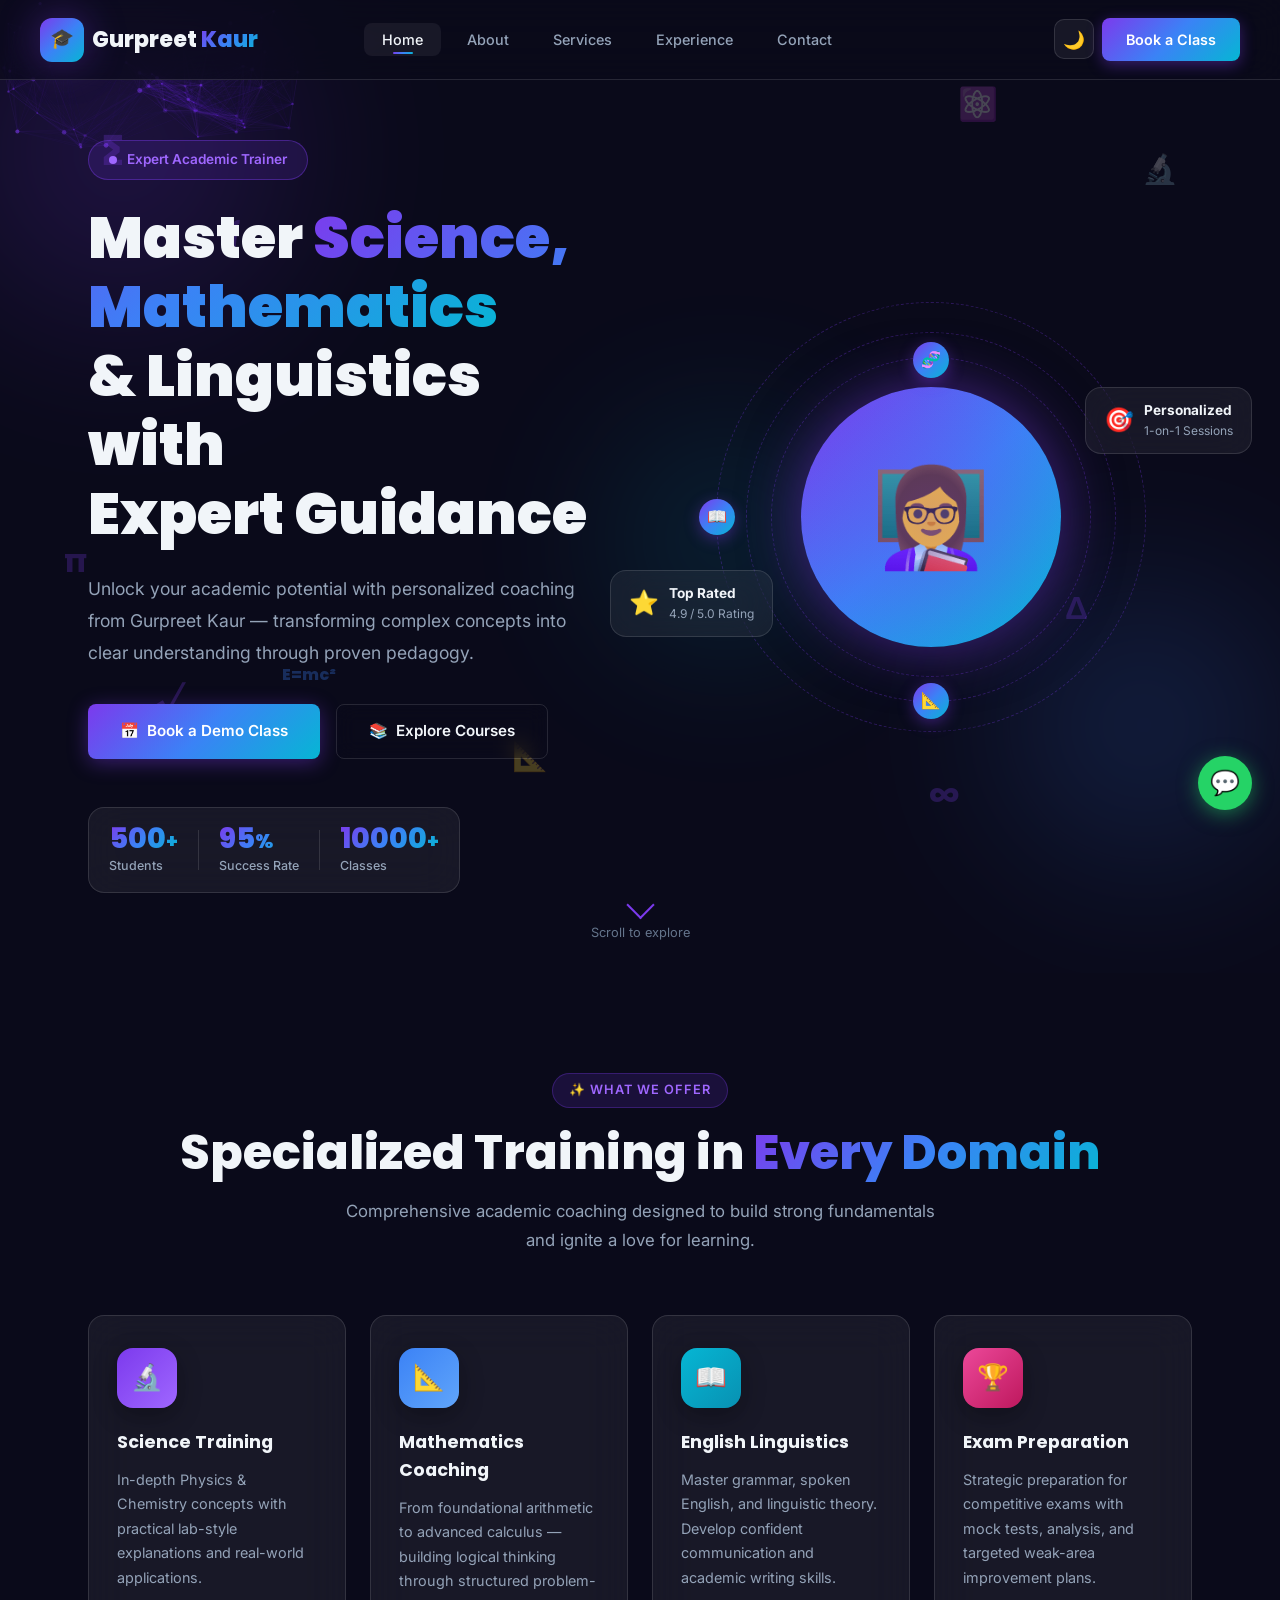
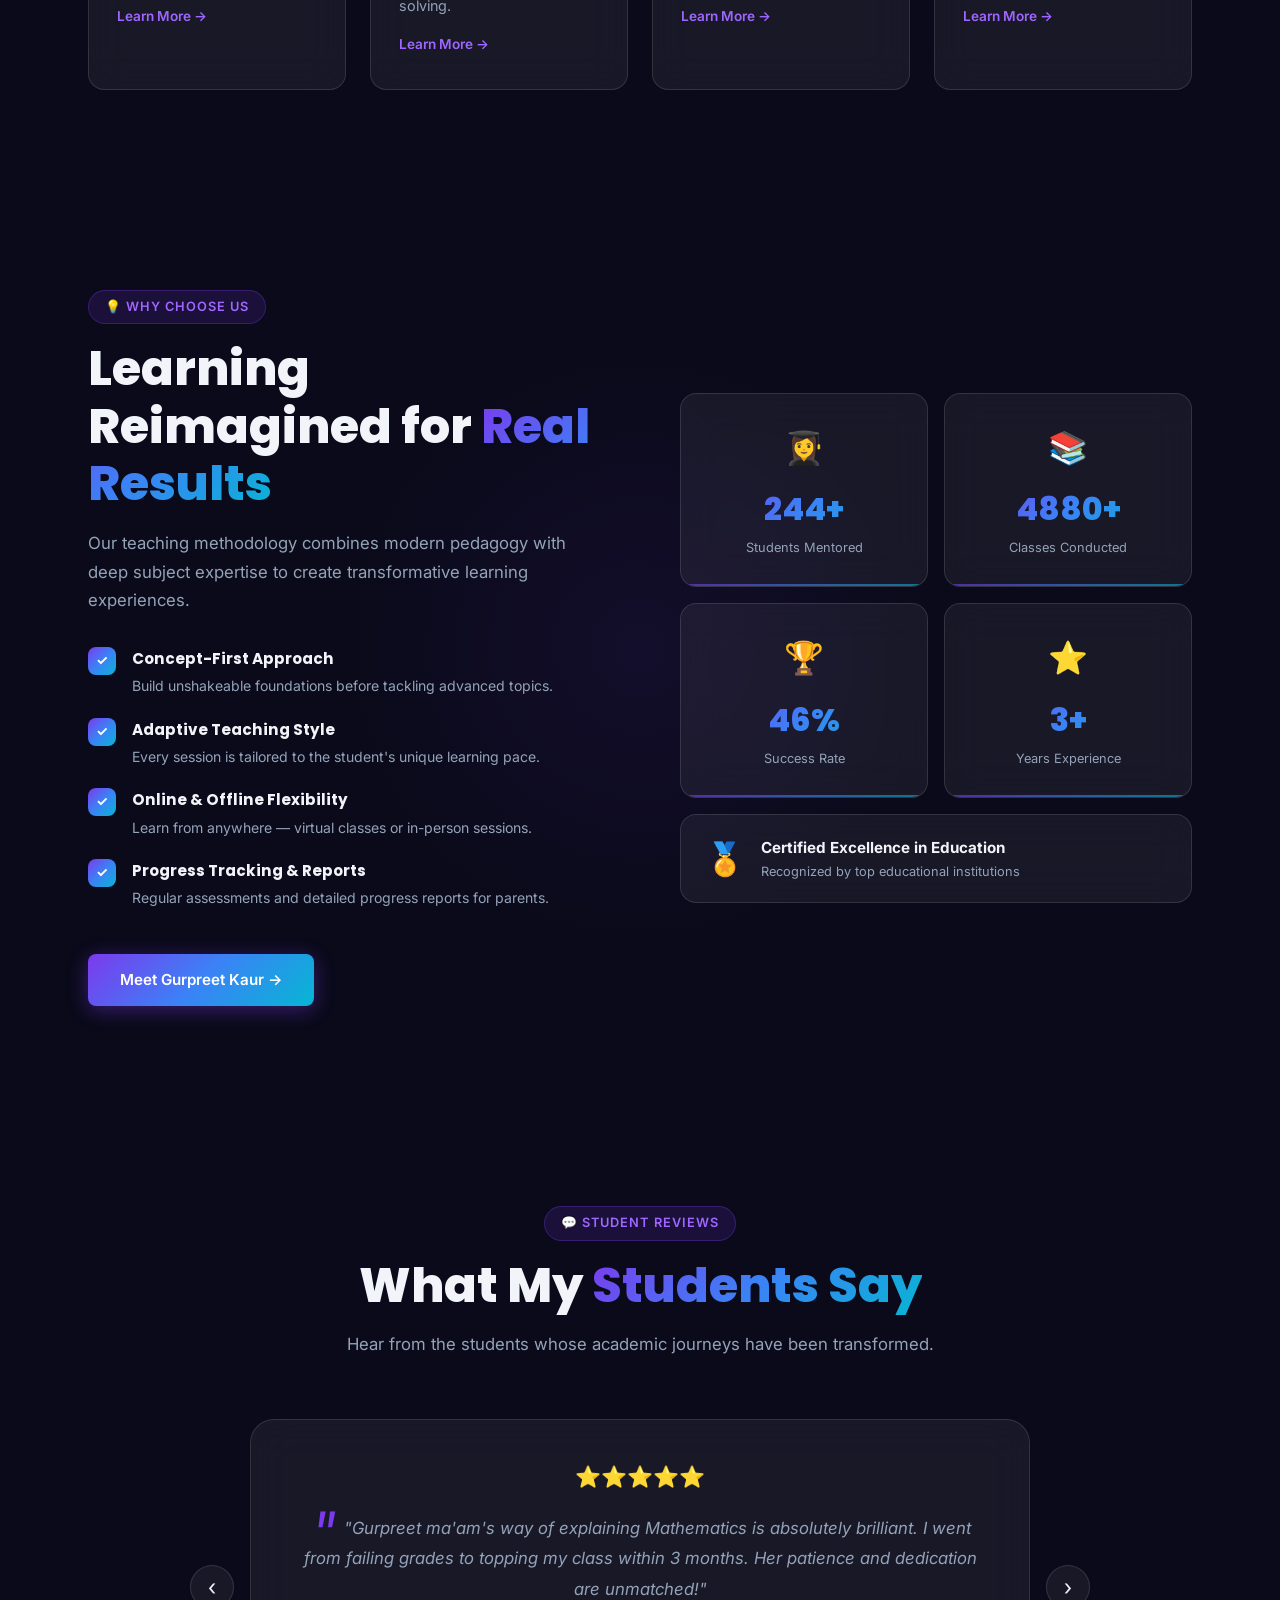
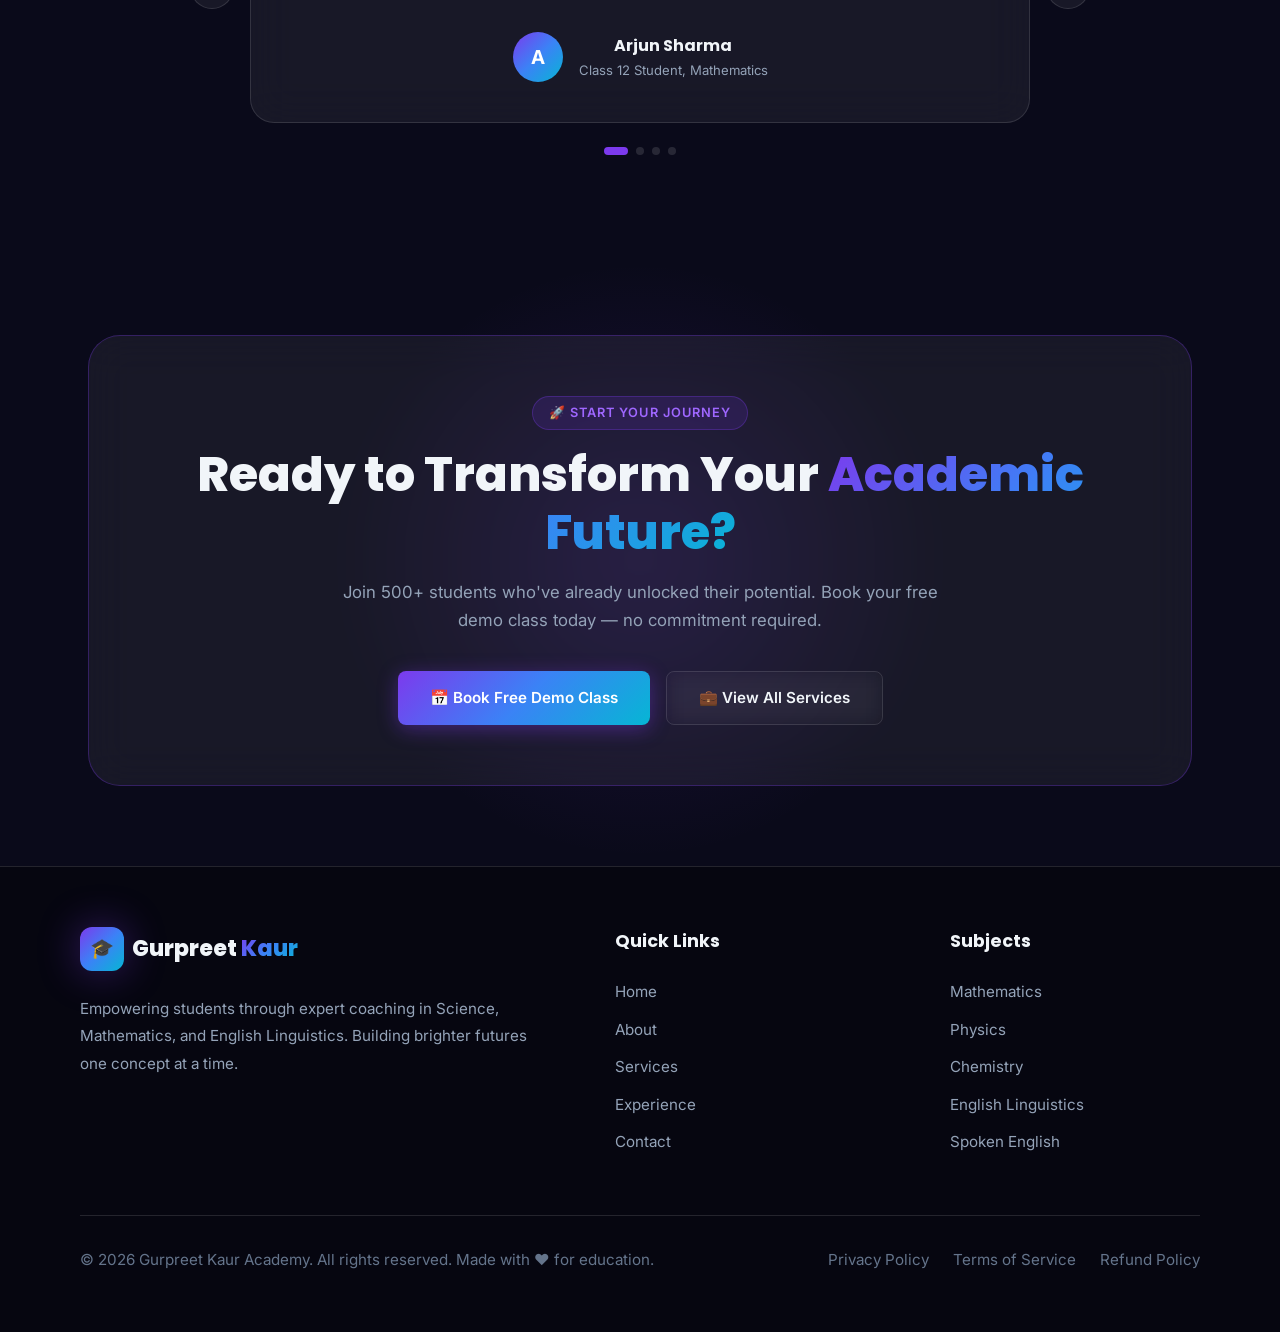
==== commit e9ba2c99: "save" ====
--- a/index.html
+++ b/index.html
@@ -1,265 +1,472 @@
 <!DOCTYPE html>
 <html lang="en">
 <head>
-<meta charset="UTF-8">
-<meta name="viewport" content="width=device-width, initial-scale=1.0">
-<title>English Linguistic Trainer Portfolio</title>
-
-<!-- Google Fonts -->
-<link href="https://fonts.googleapis.com/css2?family=Poppins:wght@300;400;600&display=swap" rel="stylesheet">
-
-<style>
-* {
-    margin: 0;
-    padding: 0;
-    box-sizing: border-box;
-    font-family: 'Poppins', sans-serif;
-}
-
-body {
-    background: #f5f7fa;
-    color: #333;
-}
-
-/* Navbar */
-nav {
-    display: flex;
-    justify-content: space-between;
-    padding: 20px 10%;
-    background: #1e3c72;
-    color: white;
-    position: sticky;
-    top: 0;
-}
-
-nav h2 {
-    font-weight: 600;
-}
-
-nav ul {
-    display: flex;
-    list-style: none;
-}
-
-nav ul li {
-    margin-left: 20px;
-}
-
-nav ul li a {
-    color: white;
-    text-decoration: none;
-}
-
-/* Hero */
-.hero {
-    display: flex;
-    align-items: center;
-    justify-content: space-between;
-    padding: 80px 10%;
-    background: linear-gradient(to right, #1e3c72, #2a5298);
-    color: white;
-}
-
-.hero-text h1 {
-    font-size: 42px;
-}
-
-.hero-text p {
-    margin: 15px 0;
-}
-
-.hero img {
-    width: 300px;
-    border-radius: 10px;
-}
-
-.btn {
-    background: #ff9800;
-    padding: 10px 20px;
-    border: none;
-    color: white;
-    cursor: pointer;
-    border-radius: 5px;
-}
-
-/* Sections */
-section {
-    padding: 60px 10%;
-    text-align: center;
-}
-
-.card-container {
-    display: flex;
-    gap: 20px;
-    margin-top: 30px;
-    flex-wrap: wrap;
-    justify-content: center;
-}
-
-.card {
-    background: white;
-    padding: 20px;
-    width: 280px;
-    border-radius: 10px;
-    box-shadow: 0 4px 10px rgba(0,0,0,0.1);
-    transition: transform 0.3s;
-}
-
-.card:hover {
-    transform: translateY(-10px);
-}
-
-/* Testimonials */
-.testimonial {
-    font-style: italic;
-}
-
-/* Contact */
-form {
-    display: flex;
-    flex-direction: column;
-    max-width: 400px;
-    margin: auto;
-}
-
-input, textarea {
-    margin: 10px 0;
-    padding: 10px;
-}
-
-footer {
-    background: #1e3c72;
-    color: white;
-    padding: 20px;
-}
-
-/* Animation */
-.fade-in {
-    opacity: 0;
-    transform: translateY(20px);
-    transition: all 0.6s ease;
-}
-
-.show {
-    opacity: 1;
-    transform: translateY(0);
-}
-
-/* Responsive */
-@media(max-width: 768px) {
-    .hero {
-        flex-direction: column;
-        text-align: center;
-    }
-}
-</style>
+  <meta charset="UTF-8" />
+  <meta name="viewport" content="width=device-width, initial-scale=1.0" />
+  <title>Gurpreet Kaur | Expert Trainer – Science, Mathematics & Linguistics</title>
+  <meta name="description" content="Gurpreet Kaur is an expert trainer specializing in Science, Mathematics, and English Linguistics. Achieve academic excellence with personalized coaching in Punjab and online worldwide." />
+  <meta name="keywords" content="Gurpreet Kaur, science tutor, mathematics coach, English linguistics, online tutor, academic excellence, Punjab tutor, online coaching" />
+  <link rel="canonical" href="https://gurpreetkauracademy.com/" />
+  
+  <!-- Open Graph / Facebook -->
+  <meta property="og:type" content="website" />
+  <meta property="og:url" content="https://gurpreetkauracademy.com/" />
+  <meta property="og:title" content="Gurpreet Kaur | Expert Trainer – Science, Mathematics & Linguistics" />
+  <meta property="og:description" content="Unlock your academic potential with personalized coaching from Gurpreet Kaur. Specializing in Science, Mathematics, and English Linguistics." />
+  <meta property="og:image" content="https://gurpreetkauracademy.com/assets/og-image.jpg" />
+
+  <!-- Twitter -->
+  <meta property="twitter:card" content="summary_large_image" />
+  <meta property="twitter:url" content="https://gurpreetkauracademy.com/" />
+  <meta property="twitter:title" content="Gurpreet Kaur | Expert Trainer – Science, Mathematics & Linguistics" />
+  <meta property="twitter:description" content="Unlock your academic potential with personalized coaching from Gurpreet Kaur. Specializing in Science, Mathematics, and English Linguistics." />
+  <meta property="twitter:image" content="https://gurpreetkauracademy.com/assets/og-image.jpg" />
+
+  <!-- Preconnect to Google Fonts for performance -->
+  <link rel="preconnect" href="https://fonts.googleapis.com">
+  <link rel="preconnect" href="https://fonts.gstatic.com" crossorigin>
+  <link href="https://fonts.googleapis.com/css2?family=Poppins:wght@300;400;500;600;700;800;900&family=Inter:wght@300;400;500;600;700&display=swap" rel="stylesheet">
+  
+  <link rel="stylesheet" href="css/style.css" />
+  <link rel="stylesheet" href="css/home.css" />
+  <link rel="stylesheet" href="css/responsive.css" />
+  <link rel="icon" href="data:image/svg+xml,<svg xmlns='http://www.w3.org/2000/svg' viewBox='0 0 100 100'><text y='.9em' font-size='90'>🎓</text></svg>" />
+
+  <!-- Analytics & Tracking (Placeholders) -->
+  <script async src="https://www.googletagmanager.com/gtag/js?id=G-XXXXXXXXXX"></script>
+  <script>
+    window.dataLayer = window.dataLayer || [];
+    function gtag(){dataLayer.push(arguments);}
+    gtag('js', new Date());
+    gtag('config', 'G-XXXXXXXXXX');
+  </script>
+
+  <!-- Structured Data JSON-LD -->
+  <script type="application/ld+json">
+  {
+    "@context": "https://schema.org",
+    "@type": "EducationalOrganization",
+    "name": "Gurpreet Kaur Academy",
+    "url": "https://gurpreetkauracademy.com/",
+    "logo": "https://gurpreetkauracademy.com/assets/logo.png",
+    "founder": {
+      "@type": "Person",
+      "name": "Gurpreet Kaur",
+      "jobTitle": "Expert Academic Trainer"
+    },
+    "description": "Expert training in Science, Mathematics, and English Linguistics.",
+    "address": {
+      "@type": "PostalAddress",
+      "addressLocality": "Punjab",
+      "addressCountry": "IN"
+    },
+    "contactPoint": {
+      "@type": "ContactPoint",
+      "telephone": "+91-9876543210",
+      "contactType": "customer service"
+    },
+    "sameAs": [
+      "https://www.facebook.com/",
+      "https://www.linkedin.com/",
+      "https://www.instagram.com/"
+    ]
+  }
+  </script>
 </head>
-
 <body>
 
-<!-- Navbar -->
-<nav>
-    <h2>YourName</h2>
-    <ul>
-        <li><a href="#">Home</a></li>
-        <li><a href="#about">About</a></li>
-        <li><a href="#services">Services</a></li>
-        <li><a href="#contact">Contact</a></li>
-    </ul>
+<!-- ── Loading Screen ──────────────────────────────────────── -->
+<div id="loader">
+  <div class="loader-logo">GK Academy</div>
+  <div class="loader-bar"><div class="loader-bar-fill"></div></div>
+</div>
+
+<!-- ── Navbar ──────────────────────────────────────────────── -->
+<nav class="navbar" id="navbar">
+  <div class="nav-logo">
+    <div class="nav-logo-icon">🎓</div>
+    <div class="nav-logo-text">Gurpreet <span>Kaur</span></div>
+  </div>
+  <ul class="nav-links">
+    <li><a href="index.html">Home</a></li>
+    <li><a href="about.html">About</a></li>
+    <li><a href="services.html">Services</a></li>
+    <li><a href="experience.html">Experience</a></li>
+    <li><a href="contact.html">Contact</a></li>
+  </ul>
+  <div class="nav-actions">
+    <button class="theme-toggle" aria-label="Toggle theme">🌙</button>
+    <a href="contact.html" class="nav-cta">Book a Class</a>
+  </div>
+  <button class="hamburger" id="hamburger" aria-label="Menu">
+    <span></span><span></span><span></span>
+  </button>
 </nav>
 
-<!-- Hero -->
-<div class="hero">
+<!-- Mobile Nav -->
+<div class="mobile-nav" id="mobileNav">
+  <a href="index.html">Home</a>
+  <a href="about.html">About</a>
+  <a href="services.html">Services</a>
+  <a href="experience.html">Experience</a>
+  <a href="contact.html">Contact</a>
+</div>
+
+<!-- ── HERO SECTION ────────────────────────────────────────── -->
+<section class="hero" id="hero">
+  <canvas id="particles-canvas"></canvas>
+  <div class="hero-bg-orbs">
+    <div class="orb orb-1"></div>
+    <div class="orb orb-2"></div>
+    <div class="orb orb-3"></div>
+  </div>
+
+  <!-- Floating Math / Science Elements -->
+  <div class="floating-elements">
+    <div class="float-el f1">∑</div>
+    <div class="float-el f2">∫</div>
+    <div class="float-el f3">⚛️</div>
+    <div class="float-el f4">π</div>
+    <div class="float-el f5">√</div>
+    <div class="float-el f6">🔬</div>
+    <div class="float-el f7">Δ</div>
+    <div class="float-el f8">∞</div>
+    <div class="float-el f9">E=mc²</div>
+    <div class="float-el f10">📐</div>
+  </div>
+
+  <div class="hero-content container">
     <div class="hero-text">
-        <h1>English Linguistic Trainer</h1>
-        <p>Helping you speak fluent, confident English with ease.</p>
-        <button class="btn">Book a Session</button>
-    </div>
-    <img src="https://images.unsplash.com/photo-1584697964358-3e14c8bb6b2d" alt="trainer">
-</div>
-
-<!-- About -->
-<section id="about" class="fade-in">
-    <h2>About Me</h2>
-    <p>I am a certified English linguistic trainer with 5+ years of experience helping students and professionals improve communication skills, pronunciation, and confidence.</p>
+      <div class="hero-badge reveal">
+        <span class="badge-dot"></span> Expert Academic Trainer
+      </div>
+      <h1 class="hero-title reveal delay-1">
+        Master <span class="gradient-text">Science, Mathematics</span><br />
+        &amp; Linguistics with<br />Expert Guidance
+      </h1>
+      <p class="hero-subtitle reveal delay-2">
+        Unlock your academic potential with personalized coaching from Gurpreet Kaur —
+        transforming complex concepts into clear understanding through proven pedagogy.
+      </p>
+      <div class="hero-actions reveal delay-3">
+        <a href="contact.html" class="btn btn-primary">
+          <span>📅</span> Book a Demo Class
+        </a>
+        <a href="services.html" class="btn btn-outline">
+          <span>📚</span> Explore Courses
+        </a>
+      </div>
+      <div class="hero-stats reveal delay-4">
+        <div class="hero-stat">
+          <div class="hero-stat-num">500<span>+</span></div>
+          <div class="hero-stat-label">Students</div>
+        </div>
+        <div class="hero-stat-divider"></div>
+        <div class="hero-stat">
+          <div class="hero-stat-num">95<span>%</span></div>
+          <div class="hero-stat-label">Success Rate</div>
+        </div>
+        <div class="hero-stat-divider"></div>
+        <div class="hero-stat">
+          <div class="hero-stat-num">10000<span>+</span></div>
+          <div class="hero-stat-label">Classes</div>
+        </div>
+      </div>
+    </div>
+    <div class="hero-visual reveal-right delay-2">
+      <div class="hero-avatar-ring">
+        <div class="hero-avatar-inner">
+          <div class="hero-avatar-emoji">👩‍🏫</div>
+          <div class="hero-avatar-glow"></div>
+        </div>
+        <div class="orbit orbit-1">
+          <div class="orbit-icon">🧬</div>
+        </div>
+        <div class="orbit orbit-2">
+          <div class="orbit-icon">📐</div>
+        </div>
+        <div class="orbit orbit-3">
+          <div class="orbit-icon">📖</div>
+        </div>
+      </div>
+      <div class="hero-card card-1 glass-card">
+        <div class="hc-icon">⭐</div>
+        <div class="hc-text">
+          <div class="hc-title">Top Rated</div>
+          <div class="hc-sub">4.9 / 5.0 Rating</div>
+        </div>
+      </div>
+      <div class="hero-card card-2 glass-card">
+        <div class="hc-icon">🎯</div>
+        <div class="hc-text">
+          <div class="hc-title">Personalized</div>
+          <div class="hc-sub">1-on-1 Sessions</div>
+        </div>
+      </div>
+    </div>
+  </div>
+  <div class="hero-scroll-hint">
+    <div class="scroll-arrow"></div>
+    <span>Scroll to explore</span>
+  </div>
 </section>
 
-<!-- Services -->
-<section id="services" class="fade-in">
-    <h2>Services</h2>
-    <div class="card-container">
-        <div class="card">
-            <h3>Spoken English</h3>
-            <p>Improve fluency and confidence in speaking.</p>
-        </div>
-        <div class="card">
-            <h3>IELTS Coaching</h3>
-            <p>Expert guidance for high band scores.</p>
-        </div>
-        <div class="card">
-            <h3>Business English</h3>
-            <p>Professional communication skills.</p>
-        </div>
-    </div>
+<!-- ── FEATURES SECTION ─────────────────────────────────────── -->
+<section class="features" id="features">
+  <div class="container">
+    <div class="section-center reveal">
+      <div class="section-tag">✨ What We Offer</div>
+      <h2 class="section-title">Specialized Training in <span>Every Domain</span></h2>
+      <p class="section-subtitle">Comprehensive academic coaching designed to build strong fundamentals and ignite a love for learning.</p>
+    </div>
+    <div class="features-grid">
+      <div class="feature-card glass-card tilt-card reveal delay-1">
+        <div class="feature-icon" style="background:linear-gradient(135deg,#7c3aed,#9f67ff)">🔬</div>
+        <h3>Science Training</h3>
+        <p>In-depth Physics &amp; Chemistry concepts with practical lab-style explanations and real-world applications.</p>
+        <a href="services.html" class="feature-link">Learn More →</a>
+      </div>
+      <div class="feature-card glass-card tilt-card reveal delay-2">
+        <div class="feature-icon" style="background:linear-gradient(135deg,#3b82f6,#60a5fa)">📐</div>
+        <h3>Mathematics Coaching</h3>
+        <p>From foundational arithmetic to advanced calculus — building logical thinking through structured problem-solving.</p>
+        <a href="services.html" class="feature-link">Learn More →</a>
+      </div>
+      <div class="feature-card glass-card tilt-card reveal delay-3">
+        <div class="feature-icon" style="background:linear-gradient(135deg,#06b6d4,#0891b2)">📖</div>
+        <h3>English Linguistics</h3>
+        <p>Master grammar, spoken English, and linguistic theory. Develop confident communication and academic writing skills.</p>
+        <a href="services.html" class="feature-link">Learn More →</a>
+      </div>
+      <div class="feature-card glass-card tilt-card reveal delay-4">
+        <div class="feature-icon" style="background:linear-gradient(135deg,#ec4899,#be185d)">🏆</div>
+        <h3>Exam Preparation</h3>
+        <p>Strategic preparation for competitive exams with mock tests, analysis, and targeted weak-area improvement plans.</p>
+        <a href="services.html" class="feature-link">Learn More →</a>
+      </div>
+    </div>
+  </div>
 </section>
 
-<!-- Courses -->
-<section class="fade-in">
-    <h2>Popular Courses</h2>
-    <div class="card-container">
-        <div class="card">
-            <h3>Beginner Course</h3>
-            <p>Duration: 4 Weeks</p>
-        </div>
-        <div class="card">
-            <h3>Intermediate Course</h3>
-            <p>Duration: 6 Weeks</p>
-        </div>
-        <div class="card">
-            <h3>Advanced Course</h3>
-            <p>Duration: 8 Weeks</p>
-        </div>
-    </div>
+<!-- ── WHY CHOOSE US ────────────────────────────────────────── -->
+<section class="why-us" id="why-us">
+  <div class="why-bg">
+    <canvas id="particles-canvas-2"></canvas>
+    <div class="why-orb"></div>
+  </div>
+  <div class="container">
+    <div class="why-inner">
+      <div class="why-left reveal-left">
+        <div class="section-tag">💡 Why Choose Us</div>
+        <h2 class="section-title">Learning Reimagined for <span>Real Results</span></h2>
+        <p class="section-subtitle">Our teaching methodology combines modern pedagogy with deep subject expertise to create transformative learning experiences.</p>
+        <div class="why-list">
+          <div class="why-item">
+            <div class="why-check">✓</div>
+            <div>
+              <strong>Concept-First Approach</strong>
+              <p>Build unshakeable foundations before tackling advanced topics.</p>
+            </div>
+          </div>
+          <div class="why-item">
+            <div class="why-check">✓</div>
+            <div>
+              <strong>Adaptive Teaching Style</strong>
+              <p>Every session is tailored to the student's unique learning pace.</p>
+            </div>
+          </div>
+          <div class="why-item">
+            <div class="why-check">✓</div>
+            <div>
+              <strong>Online &amp; Offline Flexibility</strong>
+              <p>Learn from anywhere — virtual classes or in-person sessions.</p>
+            </div>
+          </div>
+          <div class="why-item">
+            <div class="why-check">✓</div>
+            <div>
+              <strong>Progress Tracking &amp; Reports</strong>
+              <p>Regular assessments and detailed progress reports for parents.</p>
+            </div>
+          </div>
+        </div>
+        <a href="about.html" class="btn btn-primary" style="margin-top:12px;">Meet Gurpreet Kaur →</a>
+      </div>
+      <div class="why-right reveal-right">
+        <div class="stats-grid">
+          <div class="stat-box glass-card">
+            <div class="stat-icon">👩‍🎓</div>
+            <div class="counter stat-num" data-target="500" data-suffix="+">0+</div>
+            <div class="stat-label">Students Mentored</div>
+          </div>
+          <div class="stat-box glass-card">
+            <div class="stat-icon">📚</div>
+            <div class="counter stat-num" data-target="10000" data-suffix="+">0+</div>
+            <div class="stat-label">Classes Conducted</div>
+          </div>
+          <div class="stat-box glass-card">
+            <div class="stat-icon">🏆</div>
+            <div class="counter stat-num" data-target="95" data-suffix="%">0%</div>
+            <div class="stat-label">Success Rate</div>
+          </div>
+          <div class="stat-box glass-card">
+            <div class="stat-icon">⭐</div>
+            <div class="counter stat-num" data-target="8" data-suffix="+">0+</div>
+            <div class="stat-label">Years Experience</div>
+          </div>
+        </div>
+        <div class="why-award glass-card">
+          <div class="award-icon">🏅</div>
+          <div>
+            <div class="award-title">Certified Excellence in Education</div>
+            <div class="award-sub">Recognized by top educational institutions</div>
+          </div>
+        </div>
+      </div>
+    </div>
+  </div>
 </section>
 
-<!-- Testimonials -->
-<section class="fade-in">
-    <h2>Testimonials</h2>
-    <p class="testimonial">"Amazing trainer! My confidence improved a lot." – Student</p>
-    <p class="testimonial">"Best IELTS coaching experience!" – Client</p>
+<!-- ── TESTIMONIALS ─────────────────────────────────────────── -->
+<section class="testimonials" id="testimonials">
+  <div class="container">
+    <div class="section-center reveal">
+      <div class="section-tag">💬 Student Reviews</div>
+      <h2 class="section-title">What My <span>Students Say</span></h2>
+      <p class="section-subtitle">Hear from the students whose academic journeys have been transformed.</p>
+    </div>
+    <div class="testimonials-carousel reveal delay-1">
+      <!-- Slides -->
+      <div class="carousel-slide">
+        <div class="testimonial-card glass-card">
+          <div class="t-stars">⭐⭐⭐⭐⭐</div>
+          <p class="t-quote">"Gurpreet ma'am's way of explaining Mathematics is absolutely brilliant. I went from failing grades to topping my class within 3 months. Her patience and dedication are unmatched!"</p>
+          <div class="t-author">
+            <div class="t-avatar">A</div>
+            <div>
+              <div class="t-name">Arjun Sharma</div>
+              <div class="t-role">Class 12 Student, Mathematics</div>
+            </div>
+          </div>
+        </div>
+      </div>
+      <div class="carousel-slide">
+        <div class="testimonial-card glass-card">
+          <div class="t-stars">⭐⭐⭐⭐⭐</div>
+          <p class="t-quote">"The way Gurpreet ma'am teaches Science makes every concept crystal clear. Her real-world examples and conceptual approach helped me crack my board exams with 96%!"</p>
+          <div class="t-author">
+            <div class="t-avatar" style="background:linear-gradient(135deg,#3b82f6,#06b6d4)">P</div>
+            <div>
+              <div class="t-name">Priya Singh</div>
+              <div class="t-role">Class 10 Student, Science</div>
+            </div>
+          </div>
+        </div>
+      </div>
+      <div class="carousel-slide">
+        <div class="testimonial-card glass-card">
+          <div class="t-stars">⭐⭐⭐⭐⭐</div>
+          <p class="t-quote">"My spoken English and grammar improved dramatically. Ma'am's Linguistics training gave me the confidence to present in front of large audiences. Life-changing experience!"</p>
+          <div class="t-author">
+            <div class="t-avatar" style="background:linear-gradient(135deg,#ec4899,#7c3aed)">R</div>
+            <div>
+              <div class="t-name">Rahul Verma</div>
+              <div class="t-role">University Student, English Linguistics</div>
+            </div>
+          </div>
+        </div>
+      </div>
+      <div class="carousel-slide">
+        <div class="testimonial-card glass-card">
+          <div class="t-stars">⭐⭐⭐⭐⭐</div>
+          <p class="t-quote">"Cleared my competitive entrance exam on the first attempt! The strategic preparation and mock tests by Gurpreet ma'am were spot-on. Highly recommend to every serious student."</p>
+          <div class="t-author">
+            <div class="t-avatar" style="background:linear-gradient(135deg,#06b6d4,#3b82f6)">S</div>
+            <div>
+              <div class="t-name">Simran Kaur</div>
+              <div class="t-role">Engineering Aspirant</div>
+            </div>
+          </div>
+        </div>
+      </div>
+      <!-- Controls -->
+      <button class="carousel-prev">‹</button>
+      <button class="carousel-next">›</button>
+      <div class="carousel-dots">
+        <span class="carousel-dot"></span>
+        <span class="carousel-dot"></span>
+        <span class="carousel-dot"></span>
+        <span class="carousel-dot"></span>
+      </div>
+    </div>
+  </div>
 </section>
 
-<!-- Contact -->
-<section id="contact" class="fade-in">
-    <h2>Contact Me</h2>
-    <form>
-        <input type="text" placeholder="Your Name">
-        <input type="email" placeholder="Your Email">
-        <textarea placeholder="Your Message"></textarea>
-        <button class="btn">Send Message</button>
-    </form>
+<!-- ── CTA SECTION ──────────────────────────────────────────── -->
+<section class="cta-section">
+  <div class="cta-bg-orb"></div>
+  <div class="container">
+    <div class="cta-inner glass-card reveal">
+      <div class="section-tag" style="margin:0 auto 16px">🚀 Start Your Journey</div>
+      <h2 class="section-title" style="text-align:center;">Ready to Transform Your <span>Academic Future?</span></h2>
+      <p class="section-subtitle" style="text-align:center;margin:0 auto 36px;">
+        Join 500+ students who've already unlocked their potential. Book your free demo class today — no commitment required.
+      </p>
+      <div style="display:flex;gap:16px;flex-wrap:wrap;justify-content:center">
+        <a href="contact.html" class="btn btn-primary">📅 Book Free Demo Class</a>
+        <a href="services.html" class="btn btn-outline">💼 View All Services</a>
+      </div>
+    </div>
+  </div>
 </section>
 
-<!-- Footer -->
-<footer>
-    <p>© 2026 YourName | English Trainer</p>
+<!-- ── FOOTER ───────────────────────────────────────────────── -->
+<footer class="footer">
+  <div class="container">
+    <div class="footer-grid">
+      <div class="footer-brand">
+        <div class="nav-logo" style="margin-bottom:0">
+          <div class="nav-logo-icon">🎓</div>
+          <div class="nav-logo-text">Gurpreet <span>Kaur</span></div>
+        </div>
+        <p>Empowering students through expert coaching in Science, Mathematics, and English Linguistics. Building brighter futures one concept at a time.</p>
+      </div>
+      <div class="footer-col">
+        <h4>Quick Links</h4>
+        <ul>
+          <li><a href="index.html">Home</a></li>
+          <li><a href="about.html">About</a></li>
+          <li><a href="services.html">Services</a></li>
+          <li><a href="experience.html">Experience</a></li>
+          <li><a href="contact.html">Contact</a></li>
+        </ul>
+      </div>
+      <div class="footer-col">
+        <h4>Subjects</h4>
+        <ul>
+          <li><a href="services.html">Mathematics</a></li>
+          <li><a href="services.html">Physics</a></li>
+          <li><a href="services.html">Chemistry</a></li>
+          <li><a href="services.html">English Linguistics</a></li>
+          <li><a href="services.html">Spoken English</a></li>
+        </ul>
+      </div>
+    </div>
+    <div class="footer-bottom">
+      <p>© 2026 Gurpreet Kaur Academy. All rights reserved. Made with ❤️ for education.</p>
+      <div class="footer-bottom-links">
+        <a href="privacy.html">Privacy Policy</a>
+        <a href="terms.html">Terms of Service</a>
+        <a href="refund.html">Refund Policy</a>
+      </div>
+    </div>
+  </div>
 </footer>
 
-<script>
-// Scroll Animation
-const elements = document.querySelectorAll('.fade-in');
-
-window.addEventListener('scroll', () => {
-    elements.forEach(el => {
-        const position = el.getBoundingClientRect().top;
-        const screenPosition = window.innerHeight / 1.3;
-
-        if(position < screenPosition){
-            el.classList.add('show');
-        }
-    });
-});
-</script>
-
+<!-- ── Floating Buttons ─────────────────────────────────────── -->
+<a href="https://wa.me/91XXXXXXXXXX" class="whatsapp-float" target="_blank" rel="noopener" aria-label="WhatsApp">💬</a>
+<button class="back-to-top" id="backToTop" aria-label="Back to top">↑</button>
+
+<script src="js/main.js" defer></script>
 </body>
 </html>
--- a/css/style.css
+++ b/css/style.css
@@ -0,0 +1,496 @@
+/* ============================================================
+   GURPREET KAUR PORTFOLIO — GLOBAL STYLES
+   ============================================================ */
+
+
+
+/* ── CSS Custom Properties ────────────────────────────────── */
+:root {
+  --primary:        #7c3aed;
+  --primary-light:  #9f67ff;
+  --primary-dark:   #5b21b6;
+  --secondary:      #3b82f6;
+  --secondary-light:#60a5fa;
+  --accent:         #06b6d4;
+  --accent-pink:    #ec4899;
+
+  --bg-dark:        #0a0a1a;
+  --bg-card:        rgba(255,255,255,0.04);
+  --bg-card-hover:  rgba(255,255,255,0.08);
+  --glass:          rgba(255,255,255,0.06);
+  --glass-border:   rgba(255,255,255,0.12);
+
+  --text-primary:   #f1f5f9;
+  --text-secondary: #94a3b8;
+  --text-muted:     #64748b;
+
+  --gradient-main:  linear-gradient(135deg, #7c3aed 0%, #3b82f6 50%, #06b6d4 100%);
+  --gradient-card:  linear-gradient(135deg, rgba(124,58,237,0.15) 0%, rgba(59,130,246,0.15) 100%);
+  --gradient-glow:  radial-gradient(ellipse at center, rgba(124,58,237,0.3) 0%, transparent 70%);
+
+  --shadow-sm:      0 2px 8px rgba(0,0,0,0.3);
+  --shadow-md:      0 8px 32px rgba(0,0,0,0.4);
+  --shadow-lg:      0 20px 60px rgba(0,0,0,0.5);
+  --shadow-glow:    0 0 40px rgba(124,58,237,0.4);
+  --shadow-blue:    0 0 40px rgba(59,130,246,0.3);
+
+  --radius-sm:      8px;
+  --radius-md:      16px;
+  --radius-lg:      24px;
+  --radius-xl:      32px;
+
+  --nav-height:     80px;
+  --transition:     all 0.3s cubic-bezier(0.4,0,0.2,1);
+  --transition-slow:all 0.6s cubic-bezier(0.4,0,0.2,1);
+}
+
+/* Light Mode */
+body.light-mode {
+  --bg-dark:       #f0f4ff;
+  --bg-card:       rgba(255,255,255,0.8);
+  --bg-card-hover: rgba(255,255,255,0.95);
+  --glass:         rgba(255,255,255,0.7);
+  --glass-border:  rgba(124,58,237,0.2);
+  --text-primary:  #1e1b4b;
+  --text-secondary:#4c1d95;
+  --text-muted:    #6d28d9;
+  --gradient-glow: radial-gradient(ellipse at center, rgba(124,58,237,0.15) 0%, transparent 70%);
+}
+
+/* ── Reset & Base ─────────────────────────────────────────── */
+*, *::before, *::after { box-sizing: border-box; margin: 0; padding: 0; }
+
+html {
+  scroll-behavior: smooth;
+  font-size: 16px;
+  overflow-x: hidden;
+}
+
+body {
+  font-family: 'Inter', sans-serif;
+  background: var(--bg-dark);
+  color: var(--text-primary);
+  line-height: 1.6;
+  overflow-x: hidden;
+  max-width: 100vw;
+  transition: background 0.4s ease, color 0.4s ease;
+}
+
+a { text-decoration: none; color: inherit; }
+img { max-width: 100%; display: block; }
+ul, ol { list-style: none; }
+button { cursor: pointer; border: none; background: none; font-family: inherit; }
+input, textarea, select { font-family: inherit; }
+
+/* ── Loading Screen ───────────────────────────────────────── */
+#loader {
+  position: fixed; inset: 0; z-index: 9999;
+  background: var(--bg-dark);
+  display: flex; flex-direction: column;
+  align-items: center; justify-content: center;
+  gap: 24px;
+  transition: opacity 0.5s ease, visibility 0.5s ease;
+}
+#loader.hidden { opacity: 0; visibility: hidden; }
+
+.loader-logo {
+  font-family: 'Poppins', sans-serif;
+  font-size: 2rem; font-weight: 800;
+  background: var(--gradient-main);
+  -webkit-background-clip: text; -webkit-text-fill-color: transparent;
+  background-clip: text;
+  animation: pulse 1.5s ease-in-out infinite;
+}
+
+.loader-bar {
+  width: 200px; height: 3px;
+  background: rgba(255,255,255,0.1);
+  border-radius: 99px; overflow: hidden;
+}
+.loader-bar-fill {
+  height: 100%; width: 0%;
+  background: var(--gradient-main);
+  border-radius: 99px;
+  animation: loadFill 1.8s ease forwards;
+}
+
+@keyframes loadFill { to { width: 100%; } }
+@keyframes pulse { 0%,100%{opacity:1} 50%{opacity:0.5} }
+
+/* ── Scrollbar ────────────────────────────────────────────── */
+::-webkit-scrollbar { width: 6px; }
+::-webkit-scrollbar-track { background: var(--bg-dark); }
+::-webkit-scrollbar-thumb { background: var(--primary); border-radius: 3px; }
+
+/* ── Navbar ───────────────────────────────────────────────── */
+.navbar {
+  position: fixed; top: 0; left: 0; right: 0; z-index: 1000;
+  height: var(--nav-height);
+  display: flex; align-items: center;
+  gap: 8px;
+  padding: 0 clamp(14px, 4vw, 40px);
+  background: rgba(10,10,26,0.7);
+  backdrop-filter: blur(20px);
+  -webkit-backdrop-filter: blur(20px);
+  border-bottom: 1px solid var(--glass-border);
+  transition: var(--transition);
+}
+.navbar.scrolled {
+  background: rgba(10,10,26,0.95);
+  box-shadow: var(--shadow-md);
+}
+body.light-mode .navbar { background: rgba(240,244,255,0.8); }
+body.light-mode .navbar.scrolled { background: rgba(240,244,255,0.97); }
+
+.nav-logo {
+  display: flex; align-items: center; gap: 8px;
+  font-family: 'Poppins', sans-serif; font-weight: 800;
+  font-size: 1.4rem;
+  flex-shrink: 0;
+  min-width: 0;
+  white-space: nowrap;
+}
+.nav-logo-icon {
+  width: 44px; height: 44px; border-radius: 12px;
+  background: var(--gradient-main);
+  display: flex; align-items: center; justify-content: center;
+  font-size: 1.2rem; color: white;
+  box-shadow: var(--shadow-glow);
+}
+.nav-logo-text span { background: var(--gradient-main); -webkit-background-clip: text; -webkit-text-fill-color: transparent; background-clip: text; }
+
+.nav-links {
+  display: flex; align-items: center; gap: 8px;
+  margin: 0 auto;
+}
+.nav-links a {
+  padding: 8px 18px;
+  border-radius: var(--radius-sm);
+  font-size: 0.9rem; font-weight: 500;
+  color: var(--text-secondary);
+  transition: var(--transition);
+  position: relative;
+}
+.nav-links a:hover, .nav-links a.active {
+  color: var(--text-primary);
+  background: var(--glass);
+}
+.nav-links a.active::after {
+  content: '';
+  position: absolute; bottom: 2px; left: 50%; transform: translateX(-50%);
+  width: 20px; height: 2px;
+  background: var(--gradient-main);
+  border-radius: 1px;
+}
+
+.nav-actions {
+  display: flex; align-items: center; gap: 8px;
+  flex-shrink: 0;
+  margin-left: auto;
+}
+
+.theme-toggle {
+  width: 40px; height: 40px;
+  border-radius: 10px;
+  background: var(--glass);
+  border: 1px solid var(--glass-border);
+  display: flex; align-items: center; justify-content: center;
+  font-size: 1.1rem;
+  transition: var(--transition);
+}
+.theme-toggle:hover { background: var(--bg-card-hover); border-color: var(--primary); }
+
+.nav-cta {
+  padding: 10px 24px;
+  background: var(--gradient-main);
+  border-radius: var(--radius-sm);
+  font-size: 0.9rem; font-weight: 600;
+  color: white;
+  box-shadow: 0 4px 15px rgba(124,58,237,0.4);
+  transition: var(--transition);
+}
+.nav-cta:hover { transform: translateY(-2px); box-shadow: 0 8px 25px rgba(124,58,237,0.5); }
+
+.hamburger {
+  display: none; flex-direction: column; gap: 5px;
+  width: 40px; height: 40px;
+  border-radius: 10px; background: var(--glass);
+  border: 1px solid var(--glass-border);
+  align-items: center; justify-content: center;
+  transition: var(--transition);
+}
+.hamburger span {
+  display: block; width: 22px; height: 2px;
+  background: var(--text-primary);
+  border-radius: 1px; transition: var(--transition);
+}
+.hamburger.open span:nth-child(1) { transform: rotate(45deg) translate(5px, 5px); }
+.hamburger.open span:nth-child(2) { opacity: 0; }
+.hamburger.open span:nth-child(3) { transform: rotate(-45deg) translate(5px, -5px); }
+
+/* Mobile Nav Overlay */
+.mobile-nav {
+  position: fixed; inset: 0; z-index: 999;
+  background: rgba(10,10,26,0.97);
+  display: flex; flex-direction: column;
+  align-items: center; justify-content: center;
+  gap: 24px;
+  opacity: 0; visibility: hidden;
+  transition: var(--transition);
+}
+.mobile-nav.open { opacity: 1; visibility: visible; }
+.mobile-nav a {
+  font-family: 'Poppins', sans-serif;
+  font-size: 1.8rem; font-weight: 700;
+  color: var(--text-secondary);
+  transition: var(--transition);
+}
+.mobile-nav a:hover, .mobile-nav a.active { color: white; }
+
+/* ── Utility Classes ──────────────────────────────────────── */
+.container {
+  max-width: 1200px;
+  margin: 0 auto;
+  padding: 0 clamp(16px, 5vw, 48px);
+  width: 100%;
+  box-sizing: border-box;
+}
+
+.section-tag {
+  display: inline-flex; align-items: center; gap: 8px;
+  padding: 6px 16px;
+  background: rgba(124,58,237,0.15);
+  border: 1px solid rgba(124,58,237,0.3);
+  border-radius: 99px;
+  font-size: 0.8rem; font-weight: 600;
+  color: var(--primary-light);
+  letter-spacing: 0.08em; text-transform: uppercase;
+  margin-bottom: 16px;
+}
+
+.section-title {
+  font-family: 'Poppins', sans-serif;
+  font-size: clamp(1.6rem, 4vw, 3rem);
+  font-weight: 800;
+  line-height: 1.2;
+  margin-bottom: 16px;
+  word-break: break-word;
+}
+.section-title span { background: var(--gradient-main); -webkit-background-clip: text; -webkit-text-fill-color: transparent; background-clip: text; }
+
+.section-subtitle {
+  font-size: 1.05rem; color: var(--text-secondary);
+  max-width: 600px; line-height: 1.7;
+}
+
+.btn {
+  display: inline-flex; align-items: center; gap: 8px;
+  padding: 14px 32px;
+  border-radius: var(--radius-sm);
+  font-size: 0.95rem; font-weight: 600;
+  transition: var(--transition);
+  white-space: nowrap;
+  flex-shrink: 0;
+  max-width: 100%;
+}
+.btn-primary {
+  background: var(--gradient-main);
+  color: white;
+  box-shadow: 0 4px 20px rgba(124,58,237,0.4);
+}
+.btn-primary:hover { transform: translateY(-3px); box-shadow: 0 8px 30px rgba(124,58,237,0.5); }
+
+.btn-outline {
+  background: transparent;
+  border: 1.5px solid var(--glass-border);
+  color: var(--text-primary);
+  backdrop-filter: blur(10px);
+}
+.btn-outline:hover {
+  border-color: var(--primary);
+  background: rgba(124,58,237,0.1);
+  transform: translateY(-3px);
+}
+
+/* Glass Card */
+.glass-card {
+  background: var(--glass);
+  border: 1px solid var(--glass-border);
+  border-radius: var(--radius-md);
+  backdrop-filter: blur(20px);
+  -webkit-backdrop-filter: blur(20px);
+  transition: var(--transition);
+}
+.glass-card:hover {
+  background: var(--bg-card-hover);
+  border-color: rgba(124,58,237,0.4);
+  transform: translateY(-5px);
+  box-shadow: var(--shadow-glow);
+}
+
+/* Gradient Text */
+.gradient-text {
+  background: var(--gradient-main);
+  -webkit-background-clip: text; -webkit-text-fill-color: transparent;
+  background-clip: text;
+}
+
+/* ── Scroll Animations ────────────────────────────────────── */
+.reveal {
+  opacity: 0;
+  transform: translateY(40px);
+  transition: opacity 0.7s ease, transform 0.7s ease;
+}
+.reveal.visible {
+  opacity: 1;
+  transform: translateY(0);
+}
+.reveal-left {
+  opacity: 0; transform: translateX(-40px);
+  transition: opacity 0.7s ease, transform 0.7s ease;
+}
+.reveal-left.visible { opacity: 1; transform: translateX(0); }
+.reveal-right {
+  opacity: 0; transform: translateX(40px);
+  transition: opacity 0.7s ease, transform 0.7s ease;
+}
+.reveal-right.visible { opacity: 1; transform: translateX(0); }
+
+/* Stagger delays */
+.delay-1 { transition-delay: 0.1s; }
+.delay-2 { transition-delay: 0.2s; }
+.delay-3 { transition-delay: 0.3s; }
+.delay-4 { transition-delay: 0.4s; }
+.delay-5 { transition-delay: 0.5s; }
+
+/* ── Floating Elements ────────────────────────────────────── */
+@keyframes floatY { 0%,100%{transform:translateY(0)} 50%{transform:translateY(-20px)} }
+@keyframes floatYR { 0%,100%{transform:translateY(0) rotate(0deg)} 50%{transform:translateY(-15px) rotate(10deg)} }
+@keyframes spinSlow { from{transform:rotate(0deg)} to{transform:rotate(360deg)} }
+@keyframes glow { 0%,100%{opacity:0.5} 50%{opacity:1} }
+@keyframes slideInUp { from{opacity:0;transform:translateY(30px)} to{opacity:1;transform:translateY(0)} }
+
+/* ── WhatsApp Float Button ────────────────────────────────── */
+.whatsapp-float {
+  position: fixed; bottom: 90px; right: 28px; z-index: 998;
+  width: 54px; height: 54px; border-radius: 50%;
+  background: #25d366;
+  display: flex; align-items: center; justify-content: center;
+  font-size: 1.5rem; color: white;
+  box-shadow: 0 4px 20px rgba(37,211,102,0.5);
+  transition: var(--transition);
+  animation: floatY 3s ease-in-out infinite;
+}
+.whatsapp-float:hover { transform: scale(1.1); box-shadow: 0 8px 30px rgba(37,211,102,0.6); }
+
+/* ── Back-to-Top ──────────────────────────────────────────── */
+.back-to-top {
+  position: fixed; bottom: 28px; right: 28px; z-index: 998;
+  width: 48px; height: 48px; border-radius: 12px;
+  background: var(--gradient-main);
+  display: flex; align-items: center; justify-content: center;
+  font-size: 1.1rem; color: white;
+  box-shadow: var(--shadow-glow);
+  opacity: 0; visibility: hidden;
+  transition: var(--transition);
+}
+.back-to-top.visible { opacity: 1; visibility: visible; }
+.back-to-top:hover { transform: translateY(-3px); }
+
+/* ── Section Divider ──────────────────────────────────────── */
+.section-divider {
+  width: 60px; height: 4px;
+  background: var(--gradient-main);
+  border-radius: 2px;
+  margin: 16px 0 32px;
+}
+
+/* ── Particles Canvas ─────────────────────────────────────── */
+#particles-canvas {
+  position: absolute; inset: 0;
+  pointer-events: none; z-index: 0;
+}
+
+/* ── Responsive Navbar ────────────────────────────────────── */
+@media (max-width: 900px) {
+  .nav-links, .nav-cta { display: none; }
+  .hamburger { display: flex; }
+}
+
+/* ── Footer ───────────────────────────────────────────────── */
+.footer {
+  background: rgba(0,0,0,0.4);
+  border-top: 1px solid var(--glass-border);
+  padding: 60px 80px;
+}
+.footer .container {
+  max-width: 1400px;
+  padding: 0 !important;
+  margin: 0 auto;
+}
+.footer-grid {
+  display: flex;
+  justify-content: space-between;
+  align-items: flex-start;
+  gap: 60px;
+  margin-bottom: 60px;
+}
+.footer-brand {
+  flex: 0 1 450px;
+}
+.footer-brand .nav-logo {
+  margin-bottom: 24px !important;
+}
+.footer-brand p {
+  color: var(--text-secondary);
+  font-size: 0.95rem;
+  line-height: 1.8;
+  margin: 0;
+  max-width: 100%;
+}
+.footer-col {
+  flex: 0 1 250px;
+}
+.footer-col h4 {
+  font-family: 'Poppins', sans-serif;
+  font-weight: 700; font-size: 1.1rem;
+  margin-bottom: 24px; color: var(--text-primary);
+}
+.footer-col ul {
+  display: flex;
+  flex-direction: column;
+  gap: 12px;
+}
+.footer-col ul li {
+  margin-bottom: 0;
+}
+.footer-col ul li a {
+  color: var(--text-secondary);
+  font-size: 0.95rem; display: inline-block; transition: var(--transition);
+}
+.footer-col ul li a:hover { 
+  color: var(--primary-light); 
+  transform: translateX(6px);
+  padding-left: 0; 
+}
+
+.footer-bottom {
+  border-top: 1px solid var(--glass-border);
+  padding-top: 32px;
+  display: flex; align-items: center; justify-content: space-between;
+  flex-wrap: wrap; gap: 16px;
+}
+.footer-bottom p { font-size: 0.95rem; color: var(--text-muted); }
+.footer-bottom-links { display: flex; gap: 24px; }
+.footer-bottom-links a {
+  font-size: 0.95rem; color: var(--text-muted); transition: var(--transition);
+}
+.footer-bottom-links a:hover { color: var(--primary-light); }
+
+@media (max-width: 900px) {
+  .footer-grid { grid-template-columns: 1fr 1fr; }
+}
+@media (max-width: 600px) {
+  .footer-grid { grid-template-columns: 1fr; }
+  .footer-bottom { flex-direction: column; text-align: center; }
+}
--- a/css/home.css
+++ b/css/home.css
@@ -0,0 +1,471 @@
+/* ============================================================
+   HOME PAGE SPECIFIC STYLES
+   ============================================================ */
+
+/* ── Hero ───────────────────────────────────────────────────── */
+.hero {
+  position: relative;
+  min-height: 100vh;
+  display: flex; align-items: center;
+  padding-top: var(--nav-height);
+  overflow: hidden;
+}
+
+.hero-bg-orbs {
+  position: absolute; inset: 0; pointer-events: none;
+}
+.orb {
+  position: absolute; border-radius: 50%;
+  filter: blur(80px); opacity: 0.25;
+  animation: floatY 6s ease-in-out infinite;
+}
+.orb-1 {
+  width: 500px; height: 500px;
+  background: radial-gradient(circle, #7c3aed 0%, transparent 70%);
+  top: -10%; left: -10%;
+  animation-duration: 7s;
+}
+.orb-2 {
+  width: 400px; height: 400px;
+  background: radial-gradient(circle, #3b82f6 0%, transparent 70%);
+  bottom: 5%; right: -5%;
+  animation-duration: 9s; animation-delay: -3s;
+}
+.orb-3 {
+  width: 300px; height: 300px;
+  background: radial-gradient(circle, #06b6d4 0%, transparent 70%);
+  top: 40%; left: 45%;
+  animation-duration: 8s; animation-delay: -1.5s;
+}
+
+.floating-elements {
+  position: absolute; inset: 0; pointer-events: none;
+}
+.float-el {
+  position: absolute;
+  font-family: 'Poppins', sans-serif;
+  font-weight: 700;
+  color: rgba(124,58,237,0.25);
+  user-select: none;
+}
+.f1  { top:12%; left:8%;  font-size:2.5rem; animation: floatYR 4s ease-in-out infinite; }
+.f2  { top:22%; left:18%; font-size:1.8rem; animation: floatYR 5s ease-in-out infinite; animation-delay:-1s; }
+.f3  { top:8%;  right:22%; font-size:2rem;  animation: floatY 6s ease-in-out infinite; }
+.f4  { top:55%; left:5%;  font-size:2rem;  animation: floatYR 7s ease-in-out infinite; animation-delay:-2s; }
+.f5  { bottom:25%; left:12%; font-size:2.2rem; animation: floatY 5s ease-in-out infinite; animation-delay:-3s; }
+.f6  { top:15%; right:8%; font-size:1.8rem; animation: floatYR 4.5s ease-in-out infinite; }
+.f7  { bottom:35%; right:15%; font-size:2rem; animation: floatY 6s ease-in-out infinite; animation-delay:-1s; }
+.f8  { bottom:15%; right:25%; font-size:2.5rem; animation: floatYR 8s ease-in-out infinite; }
+.f9  { top:68%; left:22%;  font-size:1rem; font-weight:800; color:rgba(59,130,246,0.3); animation: floatY 5s ease-in-out infinite; animation-delay:-2s; }
+.f10 { bottom:20%; left:40%; font-size:1.8rem; animation: floatYR 6s ease-in-out infinite; }
+
+.hero-content {
+  position: relative; z-index: 1;
+  display: grid;
+  grid-template-columns: 1fr 1fr;
+  gap: 60px;
+  align-items: center;
+  padding-top: 60px;
+  padding-bottom: 80px;
+}
+
+/* Hero Text */
+.hero-badge {
+  display: inline-flex; align-items: center; gap: 10px;
+  padding: 8px 20px;
+  background: rgba(124,58,237,0.15);
+  border: 1px solid rgba(124,58,237,0.4);
+  border-radius: 99px;
+  font-size: 0.85rem; font-weight: 600;
+  color: var(--primary-light);
+  margin-bottom: 24px;
+}
+.badge-dot {
+  width: 8px; height: 8px; border-radius: 50%;
+  background: var(--primary-light);
+  animation: pulse 1.5s ease-in-out infinite;
+}
+
+.hero-title {
+  font-family: 'Poppins', sans-serif;
+  font-size: clamp(1.7rem, 5vw, 3.6rem);
+  font-weight: 900;
+  line-height: 1.2;
+  margin-bottom: 24px;
+  word-break: break-word;
+  hyphens: auto;
+}
+
+.hero-subtitle {
+  font-size: 1.1rem;
+  color: var(--text-secondary);
+  line-height: 1.8;
+  max-width: 520px;
+  margin-bottom: 36px;
+}
+
+.hero-actions {
+  display: flex; flex-wrap: wrap; gap: 16px;
+  margin-bottom: 48px;
+}
+
+.hero-stats {
+  display: flex; align-items: center; gap: 20px;
+  flex-wrap: wrap;
+  padding: 16px 20px;
+  background: var(--glass);
+  border: 1px solid var(--glass-border);
+  border-radius: var(--radius-md);
+  backdrop-filter: blur(20px);
+  width: fit-content;
+  max-width: 100%;
+}
+.hero-stat-num {
+  font-family: 'Poppins', sans-serif;
+  font-size: 1.8rem; font-weight: 800;
+  background: var(--gradient-main);
+  -webkit-background-clip: text; -webkit-text-fill-color: transparent;
+  background-clip: text;
+  line-height: 1;
+}
+.hero-stat-num span { font-size: 1.2rem; }
+.hero-stat-label {
+  font-size: 0.78rem; color: var(--text-secondary);
+  margin-top: 4px; font-weight: 500;
+}
+.hero-stat-divider {
+  width: 1px; height: 40px;
+  background: var(--glass-border);
+}
+
+/* Hero Visual */
+.hero-visual {
+  position: relative;
+  display: flex; align-items: center; justify-content: center;
+}
+
+.hero-avatar-ring {
+  position: relative;
+  width: 300px; height: 300px;
+}
+.hero-avatar-inner {
+  position: absolute; inset: 20px;
+  background: var(--gradient-main);
+  border-radius: 50%;
+  display: flex; align-items: center; justify-content: center;
+  font-size: 6rem;
+  box-shadow: 0 0 60px rgba(124,58,237,0.5);
+  overflow: hidden;
+}
+.hero-avatar-glow {
+  position: absolute; inset: -20px;
+  background: radial-gradient(circle, rgba(124,58,237,0.3), transparent 70%);
+  animation: glow 2s ease-in-out infinite;
+}
+
+.orbit {
+  position: absolute; inset: 0;
+  border: 1.5px dashed rgba(124,58,237,0.3);
+  border-radius: 50%;
+  animation: spinSlow linear infinite;
+}
+.orbit-1 { inset: -10px; animation-duration: 12s; }
+.orbit-2 { inset: -35px; animation-duration: 18s; animation-direction: reverse; }
+.orbit-3 { inset: -65px; animation-duration: 24s; }
+
+.orbit-icon {
+  position: absolute;
+  top: -16px; left: 50%;
+  transform: translateX(-50%);
+  width: 36px; height: 36px; border-radius: 50%;
+  background: var(--gradient-main);
+  display: flex; align-items: center; justify-content: center;
+  font-size: 1rem;
+  box-shadow: 0 4px 15px rgba(124,58,237,0.4);
+  animation: spinSlow linear infinite reverse;
+}
+.orbit-1 .orbit-icon { animation-duration: 12s; }
+.orbit-2 .orbit-icon { animation-duration: 18s; top: unset; bottom: -18px; }
+.orbit-3 .orbit-icon { animation-duration: 24s; top: unset; left: -18px; top: 50%; transform: translateY(-50%); }
+
+/* Floating mini-cards around avatar */
+.hero-card {
+  position: absolute;
+  display: flex; align-items: center; gap: 10px;
+  padding: 12px 18px;
+  border-radius: var(--radius-md);
+  white-space: nowrap;
+  animation: floatY 3s ease-in-out infinite;
+}
+.hero-card .hc-icon { font-size: 1.5rem; }
+.hero-card .hc-title { font-weight: 700; font-size: 0.85rem; }
+.hero-card .hc-sub { font-size: 0.75rem; color: var(--text-secondary); }
+
+.card-1 { bottom: 30px; left: -60px; animation-delay: -1.5s; }
+.card-2 { top: 20px;  right: -60px; }
+
+/* Scroll Hint */
+.hero-scroll-hint {
+  position: absolute; bottom: 30px; left: 50%;
+  transform: translateX(-50%);
+  display: flex; flex-direction: column; align-items: center; gap: 8px;
+  color: var(--text-muted); font-size: 0.8rem;
+  animation: glow 2s ease-in-out infinite;
+}
+.scroll-arrow {
+  width: 20px; height: 20px;
+  border-right: 2px solid var(--primary);
+  border-bottom: 2px solid var(--primary);
+  transform: rotate(45deg);
+  animation: bounce 1.5s ease-in-out infinite;
+}
+@keyframes bounce { 0%,100%{transform:rotate(45deg) translateY(0)} 50%{transform:rotate(45deg) translateY(6px)} }
+
+/* ── Features Section ───────────────────────────────────────── */
+.features {
+  padding: 100px 0;
+  position: relative;
+}
+
+.section-center {
+  text-align: center;
+  margin-bottom: 60px;
+}
+.section-center .section-subtitle { margin: 0 auto; }
+
+.features-grid {
+  display: grid;
+  grid-template-columns: repeat(4, 1fr);
+  gap: 24px;
+}
+
+.feature-card {
+  padding: 32px 28px;
+  border-radius: var(--radius-md);
+  position: relative;
+  overflow: hidden;
+}
+.feature-card::before {
+  content: '';
+  position: absolute; top: 0; left: 0; right: 0; height: 2px;
+  background: var(--gradient-main);
+  opacity: 0; transition: var(--transition);
+}
+.feature-card:hover::before { opacity: 1; }
+
+.feature-icon {
+  width: 60px; height: 60px; border-radius: 16px;
+  display: flex; align-items: center; justify-content: center;
+  font-size: 1.6rem;
+  margin-bottom: 20px;
+  box-shadow: 0 8px 24px rgba(0,0,0,0.3);
+}
+.feature-card h3 {
+  font-family: 'Poppins', sans-serif;
+  font-size: 1.1rem; font-weight: 700;
+  margin-bottom: 12px;
+}
+.feature-card p {
+  font-size: 0.9rem; color: var(--text-secondary);
+  line-height: 1.7;
+}
+.feature-link {
+  display: inline-block;
+  margin-top: 16px;
+  font-size: 0.85rem; font-weight: 600;
+  color: var(--primary-light);
+  transition: var(--transition);
+}
+.feature-link:hover { letter-spacing: 0.5px; }
+
+/* ── Why Us ─────────────────────────────────────────────────── */
+.why-us {
+  padding: 100px 0;
+  position: relative;
+  overflow: hidden;
+}
+.why-bg {
+  position: absolute; inset: 0; pointer-events: none;
+}
+.why-orb {
+  position: absolute; width: 600px; height: 600px;
+  background: radial-gradient(circle, rgba(124,58,237,0.08), transparent 70%);
+  border-radius: 50%; top: 50%; left: 50%;
+  transform: translate(-50%, -50%);
+}
+
+.why-inner {
+  position: relative; z-index: 1;
+  display: grid;
+  grid-template-columns: 1fr 1fr;
+  gap: 80px;
+  align-items: center;
+}
+
+.why-list {
+  display: flex; flex-direction: column; gap: 20px;
+  margin: 32px 0;
+}
+.why-item {
+  display: flex; gap: 16px; align-items: flex-start;
+}
+.why-check {
+  width: 28px; height: 28px; border-radius: 8px; flex-shrink: 0;
+  background: var(--gradient-main);
+  display: flex; align-items: center; justify-content: center;
+  font-size: 0.85rem; font-weight: 700; color: white;
+}
+.why-item strong {
+  display: block; font-size: 0.95rem; margin-bottom: 4px;
+  font-family: 'Poppins', sans-serif;
+}
+.why-item p { font-size: 0.88rem; color: var(--text-secondary); }
+
+.stats-grid {
+  display: grid; grid-template-columns: 1fr 1fr;
+  gap: 16px; margin-bottom: 16px;
+}
+.stat-box {
+  padding: 28px 20px;
+  border-radius: var(--radius-md);
+  text-align: center;
+  position: relative; overflow: hidden;
+}
+.stat-box::after {
+  content: '';
+  position: absolute; bottom: 0; left: 0; right: 0; height: 2px;
+  background: var(--gradient-main); opacity: 0.6;
+}
+.stat-icon { font-size: 2rem; margin-bottom: 10px; }
+.stat-num {
+  font-family: 'Poppins', sans-serif;
+  font-size: 2rem; font-weight: 800;
+  background: var(--gradient-main);
+  -webkit-background-clip: text; -webkit-text-fill-color: transparent;
+  background-clip: text;
+}
+.stat-label {
+  font-size: 0.8rem; color: var(--text-secondary);
+  margin-top: 4px;
+}
+.why-award {
+  padding: 18px 24px;
+  display: flex; align-items: center; gap: 16px;
+  border-radius: var(--radius-md);
+}
+.award-icon { font-size: 2rem; }
+.award-title { font-weight: 700; font-size: 0.95rem; }
+.award-sub { font-size: 0.8rem; color: var(--text-secondary); margin-top: 2px; }
+
+/* ── Testimonials ───────────────────────────────────────────── */
+.testimonials {
+  padding: 100px 0;
+}
+
+.testimonials-carousel {
+  position: relative;
+  max-width: 780px; margin: 0 auto;
+  min-height: 320px;
+}
+.carousel-slide {
+  display: none;
+  animation: slideInUp 0.5s ease;
+}
+.carousel-slide.active { display: block; }
+
+.testimonial-card {
+  padding: 40px 48px;
+  border-radius: var(--radius-lg);
+  text-align: center;
+}
+.t-stars { font-size: 1.3rem; margin-bottom: 20px; }
+.t-quote {
+  font-size: 1.05rem; line-height: 1.8;
+  color: var(--text-secondary);
+  font-style: italic;
+  margin-bottom: 28px;
+  position: relative;
+}
+.t-quote::before { content: '"'; font-size: 4rem; color: var(--primary); line-height: 0; vertical-align: -1.5rem; margin-right: 8px; }
+.t-author {
+  display: flex; align-items: center; gap: 16px;
+  justify-content: center;
+}
+.t-avatar {
+  width: 50px; height: 50px; border-radius: 50%;
+  background: var(--gradient-main);
+  display: flex; align-items: center; justify-content: center;
+  font-weight: 700; font-size: 1.2rem; color: white;
+}
+.t-name { font-weight: 700; font-family: 'Poppins', sans-serif; }
+.t-role { font-size: 0.82rem; color: var(--text-secondary); margin-top: 2px; }
+
+.carousel-prev, .carousel-next {
+  position: absolute; top: 50%; transform: translateY(-50%);
+  width: 44px; height: 44px; border-radius: 50%;
+  background: var(--glass); border: 1px solid var(--glass-border);
+  color: var(--text-primary); font-size: 1.4rem;
+  display: flex; align-items: center; justify-content: center;
+  transition: var(--transition); z-index: 5;
+}
+.carousel-prev { left: -60px; }
+.carousel-next { right: -60px; }
+.carousel-prev:hover, .carousel-next:hover {
+  background: var(--primary); border-color: var(--primary);
+}
+
+.carousel-dots {
+  display: flex; gap: 8px; justify-content: center;
+  margin-top: 24px;
+}
+.carousel-dot {
+  width: 8px; height: 8px; border-radius: 50%;
+  background: var(--glass-border); cursor: pointer; transition: var(--transition);
+}
+.carousel-dot.active {
+  background: var(--primary); width: 24px; border-radius: 4px;
+}
+
+/* ── CTA ────────────────────────────────────────────────────── */
+.cta-section {
+  padding: 80px 0;
+  position: relative; overflow: hidden;
+}
+.cta-bg-orb {
+  position: absolute; width: 600px; height: 600px;
+  background: radial-gradient(circle, rgba(124,58,237,0.15), transparent 70%);
+  border-radius: 50%; top: 50%; left: 50%; transform: translate(-50%,-50%);
+  pointer-events: none;
+}
+.cta-inner {
+  padding: 60px 48px;
+  border-radius: var(--radius-xl);
+  text-align: center;
+  border-color: rgba(124,58,237,0.3);
+  position: relative;
+}
+
+/* ── Responsive ─────────────────────────────────────────────── */
+@media (max-width: 1100px) {
+  .features-grid { grid-template-columns: repeat(2, 1fr); }
+  .card-1, .card-2 { display: none; }
+}
+
+@media (max-width: 900px) {
+  .hero-content { grid-template-columns: 1fr; text-align: center; gap: 40px; }
+  .hero-text { order: 1; }
+  .hero-visual { order: 0; }
+  .hero-actions { justify-content: center; }
+  .hero-stats { margin: 0 auto; }
+  .hero-subtitle { margin: 0 auto 36px; }
+  .why-inner { grid-template-columns: 1fr; gap: 40px; }
+  .carousel-prev { left: 0; }
+  .carousel-next { right: 0; }
+  .testimonial-card { padding: 32px 24px; }
+}
+
+@media (max-width: 600px) {
+  .features-grid { grid-template-columns: 1fr; }
+  .stats-grid { grid-template-columns: 1fr 1fr; }
+  .hero-stats { flex-wrap: wrap; gap: 16px; }
+}
--- a/css/responsive.css
+++ b/css/responsive.css
@@ -0,0 +1,450 @@
+/* ============================================================
+   GURPREET KAUR PORTFOLIO — RESPONSIVE OVERRIDES
+   Mobile-first breakpoints: 320–767px | 768–1023px | 1024px+
+   ============================================================ */
+
+/* ── Global Overflow Fix ─────────────────────────────────────── */
+html, body {
+  overflow-x: hidden;
+  max-width: 100vw;
+  position: relative;
+}
+
+/* Nuclear option: clip overflow on the root */
+#loader,
+.hero,
+.features,
+.why-us,
+.testimonials,
+.cta-section,
+.about-banner,
+.services-banner,
+.exp-banner,
+.contact-banner,
+.about-intro,
+.mission-vision,
+.skills-section,
+.achievements-section,
+.services-main,
+.pricing-section,
+.faq-section,
+.timeline-section,
+.exp-stats,
+.certifications,
+.contact-main,
+.map-section,
+.contact-faq,
+.footer {
+  overflow-x: hidden;
+  max-width: 100vw;
+  width: 100%;
+}
+
+/* ── Container — truly fluid on small screens ────────────────── */
+.container {
+  width: 100%;
+  max-width: 1200px;
+  margin-left: auto;
+  margin-right: auto;
+  padding-left: clamp(16px, 5vw, 48px);
+  padding-right: clamp(16px, 5vw, 48px);
+  box-sizing: border-box;
+}
+
+/* Prevent any element from busting out of viewport */
+*,
+*::before,
+*::after {
+  box-sizing: border-box;
+}
+
+img, video, canvas, iframe {
+  max-width: 100%;
+  height: auto;
+  display: block;
+}
+
+/* ── Floating elements — hide on mobile to prevent overflow ──── */
+@media (max-width: 767px) {
+  .floating-elements { display: none; }
+}
+
+/* ─────────────────────────────────────────────────────────────
+   TABLET  768px – 1023px
+───────────────────────────────────────────────────────────── */
+@media (max-width: 1023px) {
+
+  /* Navbar */
+  .nav-links, .nav-cta { display: none; }
+  .hamburger { display: flex; }
+
+  /* Hero — two-col → one-col */
+  .hero-content {
+    grid-template-columns: 1fr;
+    gap: 32px;
+    padding-top: 40px;
+    padding-bottom: 60px;
+    text-align: center;
+  }
+  .hero-text  { order: 2; }
+  .hero-visual { order: 1; }
+
+  .hero-actions { justify-content: center; }
+  .hero-stats   { margin: 0 auto; flex-wrap: wrap; gap: 16px; }
+  .hero-subtitle { margin: 0 auto 32px; }
+
+  /* Feature grid — 2 col */
+  .features-grid { grid-template-columns: 1fr 1fr; }
+
+  /* Why-us */
+  .why-inner { grid-template-columns: 1fr; gap: 40px; }
+
+  /* Testimonial carousel arrows */
+  .carousel-prev { left: 0; }
+  .carousel-next { right: 0; }
+  .testimonial-card { padding: 28px 20px; }
+
+  /* About intro */
+  .intro-grid { grid-template-columns: 1fr; gap: 40px; }
+  .intro-visual { order: 0; }
+  .intro-text   { order: 1; }
+  .fb-1, .fb-2  { display: none; }
+  .intro-highlights { grid-template-columns: 1fr 1fr; }
+
+  /* Mission-vision — 2 col */
+  .mv-grid { grid-template-columns: 1fr 1fr; }
+  .mv-grid > :last-child { grid-column: 1 / -1; max-width: 560px; margin: 0 auto; }
+
+  /* Skills */
+  .skills-inner { grid-template-columns: 1fr; }
+  .skills-decoration { display: none; }
+
+  /* Achievements */
+  .ach-grid { grid-template-columns: 1fr 1fr; }
+
+  /* Services */
+  .srv-grid { grid-template-columns: 1fr 1fr; }
+
+  /* Pricing */
+  .pricing-grid { grid-template-columns: 1fr; max-width: 480px; margin: 0 auto 40px; }
+  .pricing-featured { transform: none; }
+  .pricing-featured:hover { transform: translateY(-6px); }
+
+  /* Timeline */
+  .timeline::before { left: 28px; }
+  .tl-item { width: calc(100% - 70px); margin-left: 70px !important; }
+  .tl-item .tl-dot { left: -55px !important; right: auto !important; }
+  .tl-item.tl-right .tl-card::before,
+  .tl-item.tl-left  .tl-card::before { display: none; }
+
+  /* Exp stats */
+  .exp-stats-grid { grid-template-columns: 1fr 1fr; }
+
+  /* Certifications */
+  .cert-grid { grid-template-columns: 1fr 1fr; }
+
+  /* Contact */
+  .contact-grid { grid-template-columns: 1fr; }
+
+  /* Footer */
+  .footer { padding: 60px 40px; }
+  .footer-grid { display: grid; grid-template-columns: 1fr 1fr; gap: 40px; }
+}
+
+/* ─────────────────────────────────────────────────────────────
+   MOBILE  320px – 767px
+───────────────────────────────────────────────────────────── */
+@media (max-width: 767px) {
+
+  /* ── Root — reduce nav height on mobile */
+  :root { --nav-height: 64px; }
+
+  /* ── Navbar ─────────────────────────────────────────────── */
+  .navbar {
+    padding: 0 16px;
+    height: var(--nav-height);
+  }
+  .nav-logo { gap: 8px; }
+  .nav-logo-icon { width: 36px; height: 36px; font-size: 1rem; border-radius: 10px; }
+  .nav-logo-text { font-size: 1.1rem; }
+  .hamburger {
+    width: 36px; height: 36px; border-radius: 8px;
+  }
+  /* Theme toggle still visible on mobile */
+  .theme-toggle {
+    width: 36px; height: 36px; font-size: 1rem;
+  }
+
+  /* ── Hero ───────────────────────────────────────────────── */
+  .hero {
+    min-height: 100svh;       /* use small viewport height */
+    padding-top: var(--nav-height);
+  }
+  .hero-content {
+    grid-template-columns: 1fr;
+    gap: 28px;
+    padding-top: 32px;
+    padding-bottom: 48px;
+    text-align: center;
+    align-items: center;
+  }
+  .hero-text  { order: 2; }
+  .hero-visual { order: 1; }
+
+  /* Heading size: roughly text-3xl → text-4xl */
+  .hero-title {
+    font-size: clamp(1.65rem, 6.5vw, 2.4rem);
+    line-height: 1.25;
+    margin-bottom: 16px;
+    word-break: break-word;
+    hyphens: auto;
+  }
+  .hero-badge { font-size: 0.78rem; padding: 6px 14px; margin-bottom: 16px; }
+  .hero-subtitle {
+    font-size: 0.92rem;
+    line-height: 1.7;
+    max-width: 100%;
+    margin: 0 auto 24px;
+  }
+
+  /* CTA buttons — stack vertically, full width */
+  .hero-actions {
+    flex-direction: column;
+    align-items: center;
+    gap: 12px;
+    margin-bottom: 28px;
+    width: 100%;
+  }
+  .hero-actions .btn {
+    width: 100%;
+    max-width: 320px;
+    justify-content: center;
+    font-size: 0.9rem;
+    padding: 13px 20px;
+  }
+
+  /* Stats bar — compact */
+  .hero-stats {
+    flex-wrap: wrap;
+    justify-content: center;
+    gap: 12px;
+    padding: 14px 16px;
+    width: 100%;
+    max-width: 340px;
+  }
+  .hero-stat-num { font-size: 1.4rem; }
+  .hero-stat-label { font-size: 0.7rem; }
+  .hero-stat-divider { width: 1px; height: 30px; }
+
+  /* Avatar ring — shrink */
+  .hero-avatar-ring {
+    width: 200px; height: 200px;
+    margin: 0 auto;
+  }
+  .hero-avatar-inner { font-size: 4rem; }
+  .orbit-1 { inset: -8px; }
+  .orbit-2 { inset: -28px; }
+  .orbit-3 { inset: -52px; }
+  .orbit-icon { width: 28px; height: 28px; font-size: 0.8rem; }
+  .card-1, .card-2 { display: none; }
+
+  /* Scroll hint */
+  .hero-scroll-hint { display: none; }
+
+  /* ── Section titles ─────────────────────────────────────── */
+  .section-title {
+    font-size: clamp(1.5rem, 6vw, 2rem);
+    word-break: break-word;
+  }
+  .section-subtitle { font-size: 0.92rem; }
+
+  /* ── Sections — reduce vertical padding ─────────────────── */
+  .features,
+  .why-us,
+  .testimonials,
+  .about-intro,
+  .mission-vision,
+  .skills-section,
+  .achievements-section,
+  .services-main,
+  .pricing-section,
+  .faq-section,
+  .timeline-section,
+  .exp-stats,
+  .certifications,
+  .contact-main,
+  .map-section,
+  .contact-faq {
+    padding-top: 60px;
+    padding-bottom: 60px;
+  }
+
+  /* ── Features Grid — single column ─────────────────────── */
+  .features-grid { grid-template-columns: 1fr; gap: 16px; }
+  .feature-card { padding: 24px 20px; }
+  .feature-icon { width: 48px; height: 48px; font-size: 1.3rem; border-radius: 12px; }
+  .feature-card h3 { font-size: 1rem; }
+
+  /* ── Why-us Stats ───────────────────────────────────────── */
+  .stats-grid { grid-template-columns: 1fr 1fr; gap: 12px; }
+  .stat-box { padding: 20px 12px; }
+  .stat-icon { font-size: 1.5rem; }
+  .stat-num { font-size: 1.6rem; }
+  .why-award { flex-wrap: wrap; }
+
+  /* ── Testimonials ───────────────────────────────────────── */
+  .testimonials-carousel { min-height: unset; }
+  .testimonial-card { padding: 24px 18px; }
+  .t-quote { font-size: 0.9rem; }
+  .carousel-prev { left: 0; }
+  .carousel-next { right: 0; }
+
+  /* ── CTA ─────────────────────────────────────────────────── */
+  .cta-inner { padding: 36px 20px; }
+  .cta-inner .btn {
+    width: 100%; max-width: 300px; justify-content: center;
+  }
+  .cta-inner > div { flex-direction: column; align-items: center; }
+
+  /* ── About Banner ───────────────────────────────────────── */
+  .about-banner,
+  .services-banner,
+  .exp-banner,
+  .contact-banner {
+    padding: calc(var(--nav-height) + 40px) 0 60px;
+  }
+  .ab-title { font-size: clamp(1.7rem, 7vw, 2.4rem); }
+  .ab-subtitle { font-size: 0.9rem; }
+
+  /* ── Profile Card ───────────────────────────────────────── */
+  .profile-card { padding: 24px 16px; }
+  .profile-avatar { width: 100px; height: 100px; font-size: 3.5rem; }
+  .profile-meta-grid { grid-template-columns: repeat(2, 1fr); gap: 10px; }
+
+  /* Intro highlights */
+  .intro-highlights { grid-template-columns: 1fr; }
+
+  /* ── Mission Vision ─────────────────────────────────────── */
+  .mv-grid { grid-template-columns: 1fr; }
+  .mv-grid > :last-child { grid-column: 1; max-width: 100%; }
+  .mv-card { padding: 28px 20px; }
+
+  /* ── Skills ─────────────────────────────────────────────── */
+  .skills-section .section-title { font-size: clamp(1.5rem, 6vw, 2rem); }
+
+  /* ── Achievements ───────────────────────────────────────── */
+  .ach-grid { grid-template-columns: 1fr 1fr; gap: 14px; }
+  .ach-card { padding: 24px 14px; }
+  .ach-num { font-size: 1.8rem; }
+
+  /* ── Services ───────────────────────────────────────────── */
+  .srv-grid { grid-template-columns: 1fr; gap: 20px; }
+  .srv-body h3 { font-size: 1.1rem; }
+
+  /* ── Pricing ─────────────────────────────────────────────── */
+  .pricing-grid { grid-template-columns: 1fr; max-width: 100%; }
+  .pricing-card { padding: 28px 20px; }
+  .pricing-featured { transform: none; }
+  .price-amount { font-size: 2.4rem; }
+
+  /* ── FAQ ─────────────────────────────────────────────────── */
+  .faq-question { font-size: 0.9rem; padding: 16px 18px; }
+  .faq-answer p { padding: 0 18px 18px; font-size: 0.88rem; }
+
+  /* ── Timeline ───────────────────────────────────────────── */
+  .timeline::before { left: 20px; }
+  .tl-item {
+    width: calc(100% - 56px);
+    margin-left: 56px !important;
+    margin-bottom: 40px;
+  }
+  .tl-item .tl-dot {
+    width: 40px; height: 40px;
+    left: -48px !important; right: auto !important;
+    top: 28px;
+  }
+  .tl-dot-inner { font-size: 1rem; }
+  .tl-card { padding: 20px 16px; }
+  .tl-icon-header { flex-wrap: wrap; gap: 10px; }
+  .tl-icon-header h3 { font-size: 0.95rem; }
+  .tl-emoji { font-size: 1.5rem; }
+
+  /* ── Exp Stats ──────────────────────────────────────────── */
+  .exp-stats-grid { grid-template-columns: 1fr 1fr; gap: 14px; }
+  .exp-stat-card { padding: 24px 14px; }
+  .esc-num { font-size: 1.8rem; }
+
+  /* ── Certifications ─────────────────────────────────────── */
+  .cert-grid { grid-template-columns: 1fr; gap: 12px; }
+  .cert-card { padding: 18px 16px; gap: 14px; }
+  .cert-icon { width: 48px; height: 48px; font-size: 1.2rem; border-radius: 10px; }
+
+  /* ── Contact ─────────────────────────────────────────────── */
+  .contact-grid { grid-template-columns: 1fr; gap: 32px; }
+  .contact-form { padding: 24px 16px; gap: 16px; }
+  .form-row { grid-template-columns: 1fr; gap: 16px; }
+  .contact-info-card { padding: 24px 16px; }
+  .ci-social-links { grid-template-columns: 1fr 1fr; }
+  .contact-stats-row { grid-template-columns: repeat(3, 1fr); gap: 8px; }
+  .cs-box { padding: 12px 8px; }
+  .cs-icon { font-size: 1.1rem; }
+  .cs-num { font-size: 0.95rem; }
+  .cs-label { font-size: 0.65rem; }
+
+  /* Map */
+  .map-container iframe { height: 300px; }
+  .map-overlay-badge { top: 12px; left: 12px; padding: 8px 12px; }
+  .mob-title { font-size: 0.85rem; }
+
+  /* ── Footer ─────────────────────────────────────────────── */
+  .footer { padding: 48px 24px 20px; }
+  .footer-grid { display: grid; grid-template-columns: 1fr; gap: 32px; margin-bottom: 32px; }
+  .footer-brand p { max-width: 100%; }
+  .footer-bottom { flex-direction: column; text-align: center; gap: 10px; }
+  .footer-bottom-links { flex-wrap: wrap; justify-content: center; gap: 12px; }
+
+  /* ── Floating buttons — prevent content overlap ─────────── */
+  .whatsapp-float {
+    bottom: 76px;
+    right: 16px;
+    width: 46px; height: 46px;
+    font-size: 1.2rem;
+  }
+  .back-to-top {
+    bottom: 20px; right: 16px;
+    width: 40px; height: 40px;
+    font-size: 0.95rem; border-radius: 10px;
+  }
+
+  /* ── Buttons — touch-friendly ───────────────────────────── */
+  .btn { min-height: 44px; font-size: 0.9rem; padding: 12px 22px; }
+  .nav-cta { display: none; }  /* hide desktop CTA on mobile */
+
+  /* ── Why-us list ─────────────────────────────────────────── */
+  .why-list { gap: 16px; }
+  .why-item strong { font-size: 0.9rem; }
+  .why-item p { font-size: 0.82rem; }
+}
+
+/* ─────────────────────────────────────────────────────────────
+   SMALL MOBILE  320px – 479px
+───────────────────────────────────────────────────────────── */
+@media (max-width: 479px) {
+
+  .hero-title { font-size: clamp(1.5rem, 8vw, 1.85rem); }
+  .hero-stats { max-width: 100%; padding: 12px; }
+
+  .ach-grid { grid-template-columns: 1fr; }
+  .exp-stats-grid { grid-template-columns: 1fr; }
+  .profile-tags { flex-wrap: wrap; gap: 6px; }
+
+  .ci-social-links { grid-template-columns: 1fr; }
+  .contact-stats-row { grid-template-columns: 1fr; }
+
+  .stats-grid { grid-template-columns: 1fr 1fr; }
+
+  /* Certifications */
+  .cert-card { flex-direction: column; text-align: center; }
+
+  .footer-social { flex-wrap: wrap; }
+}
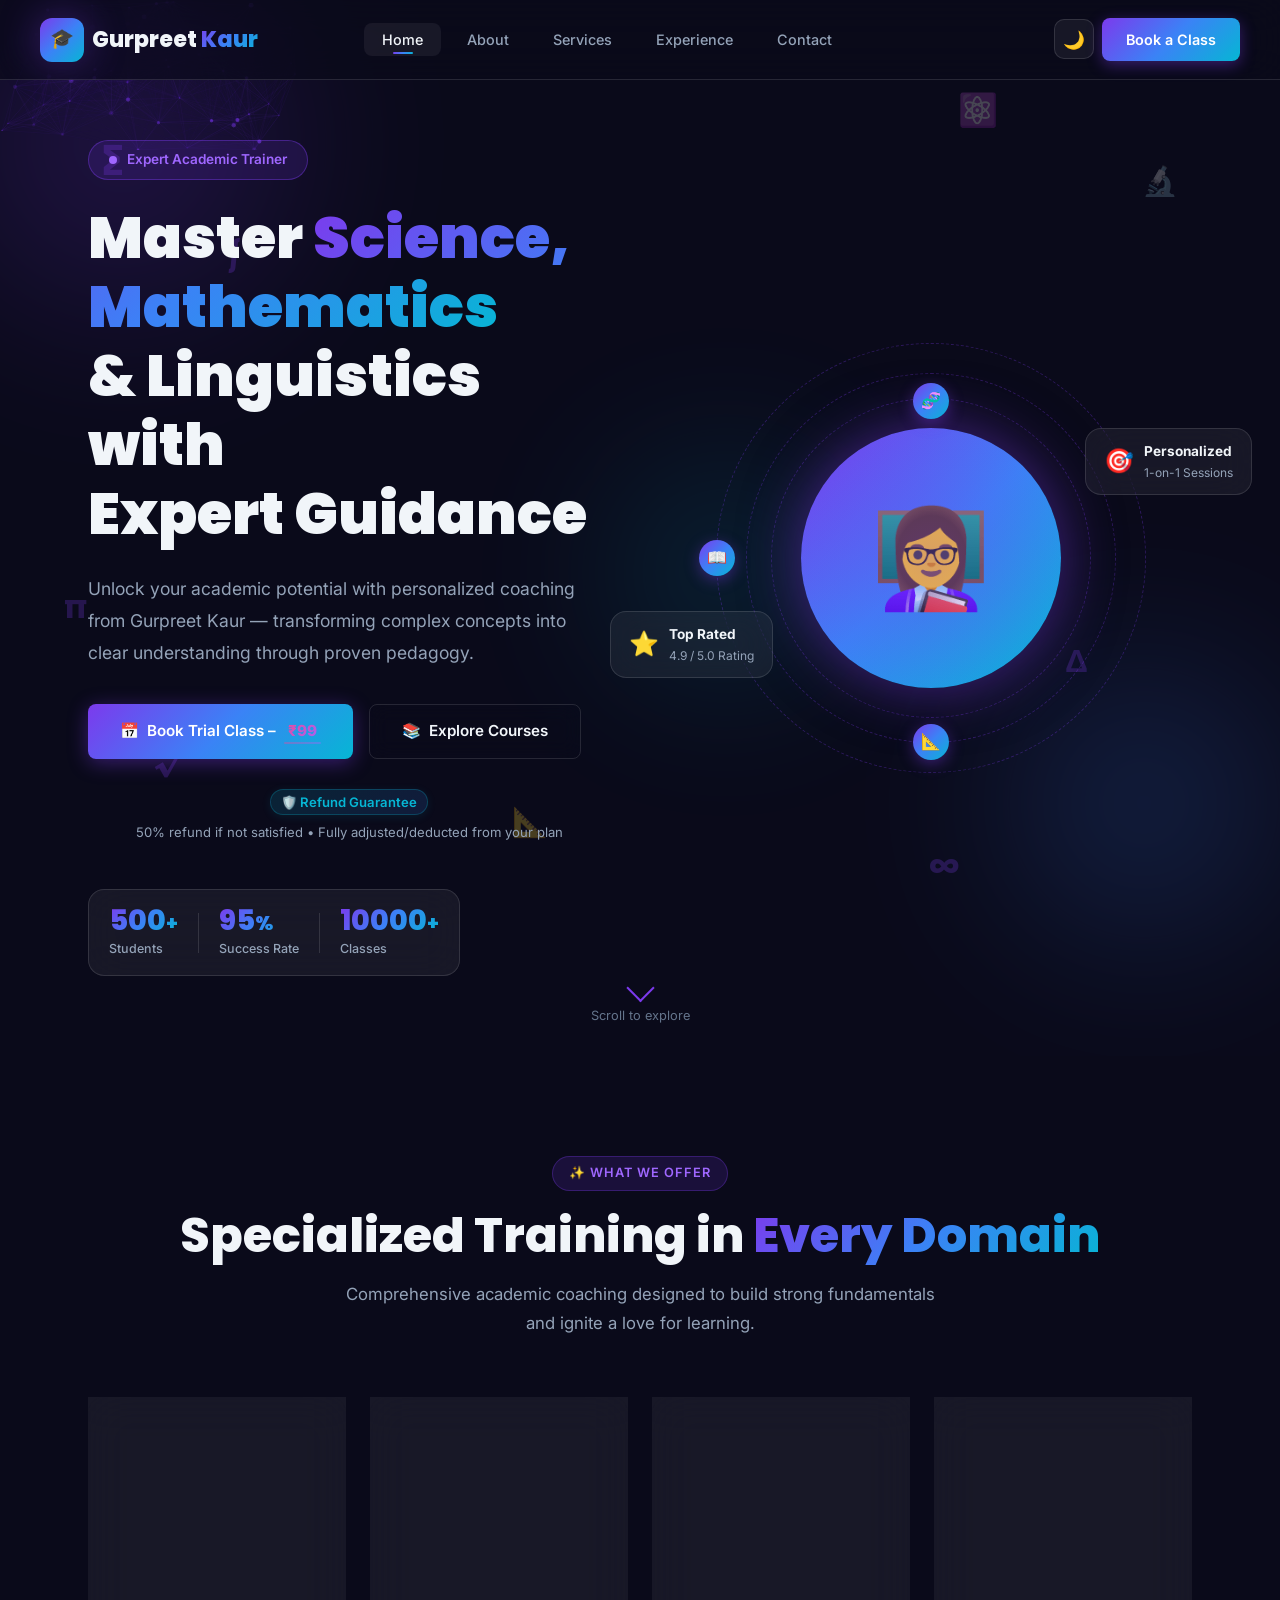
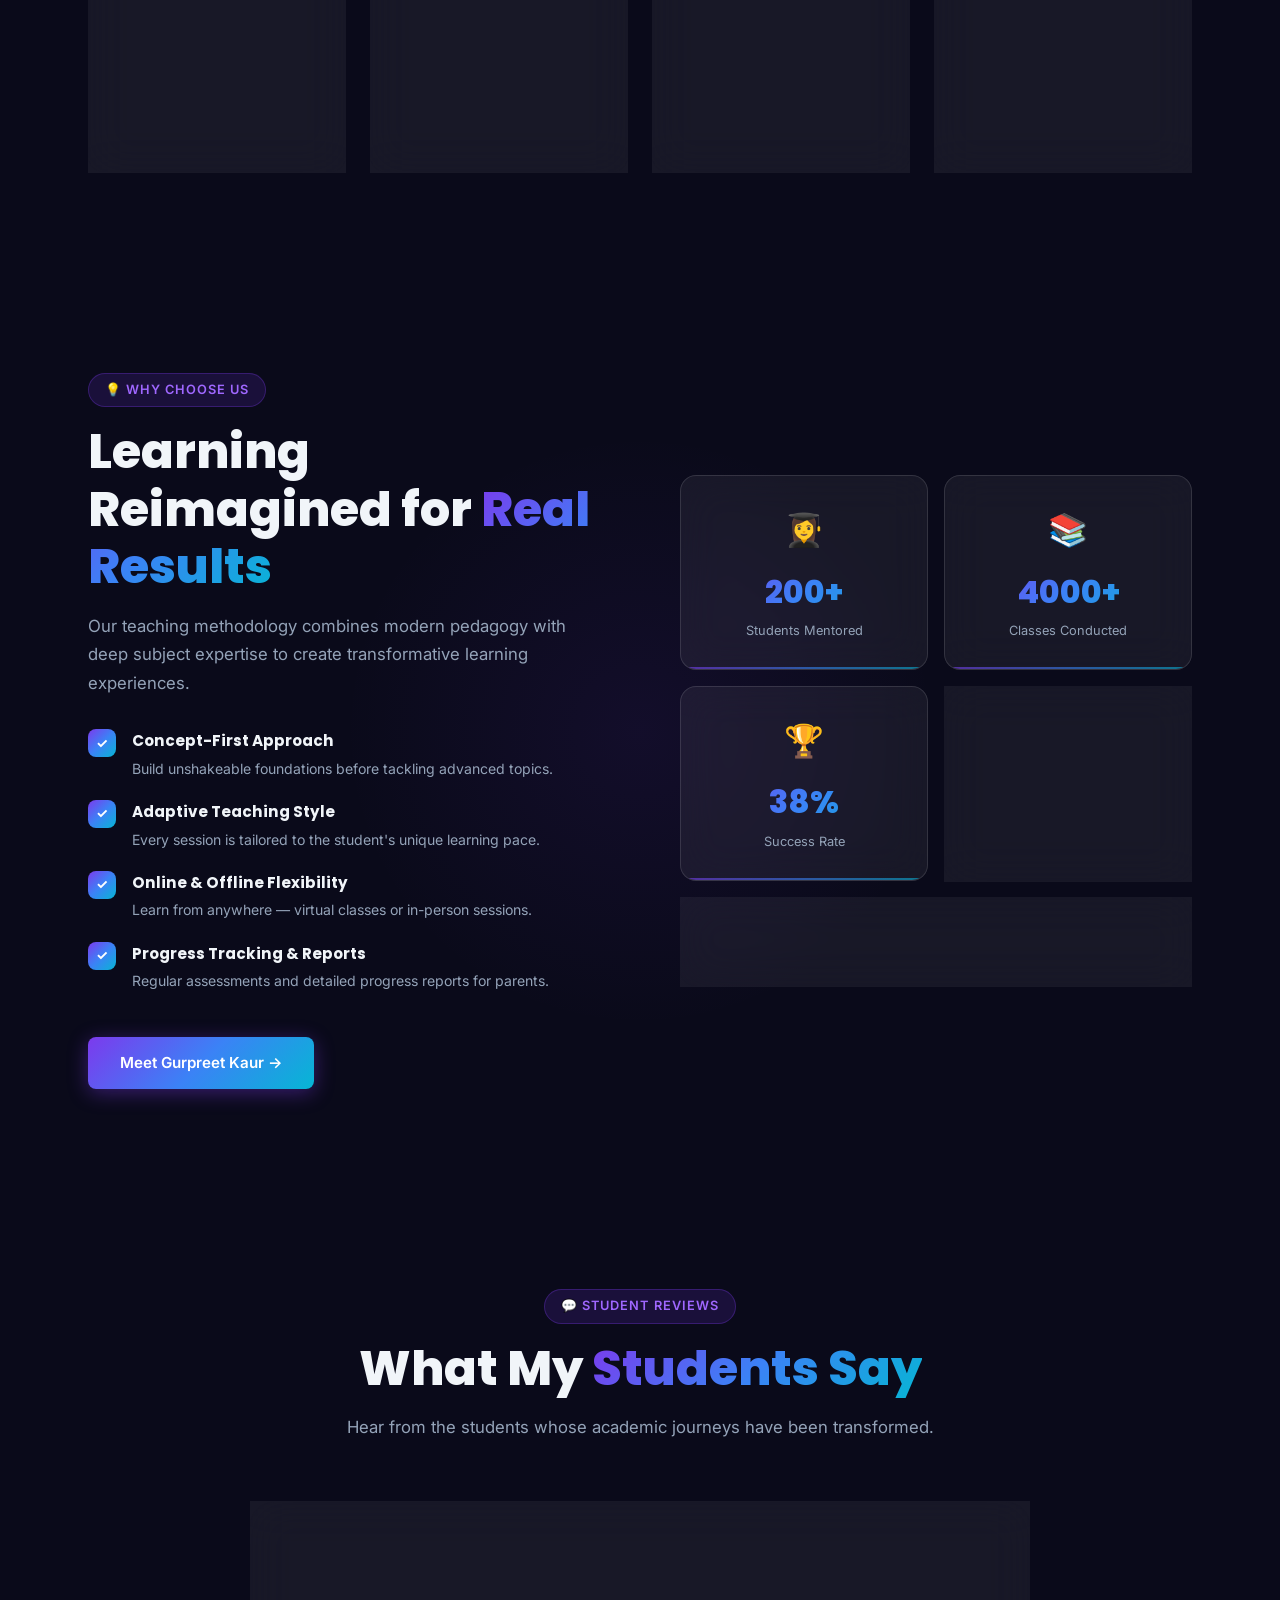
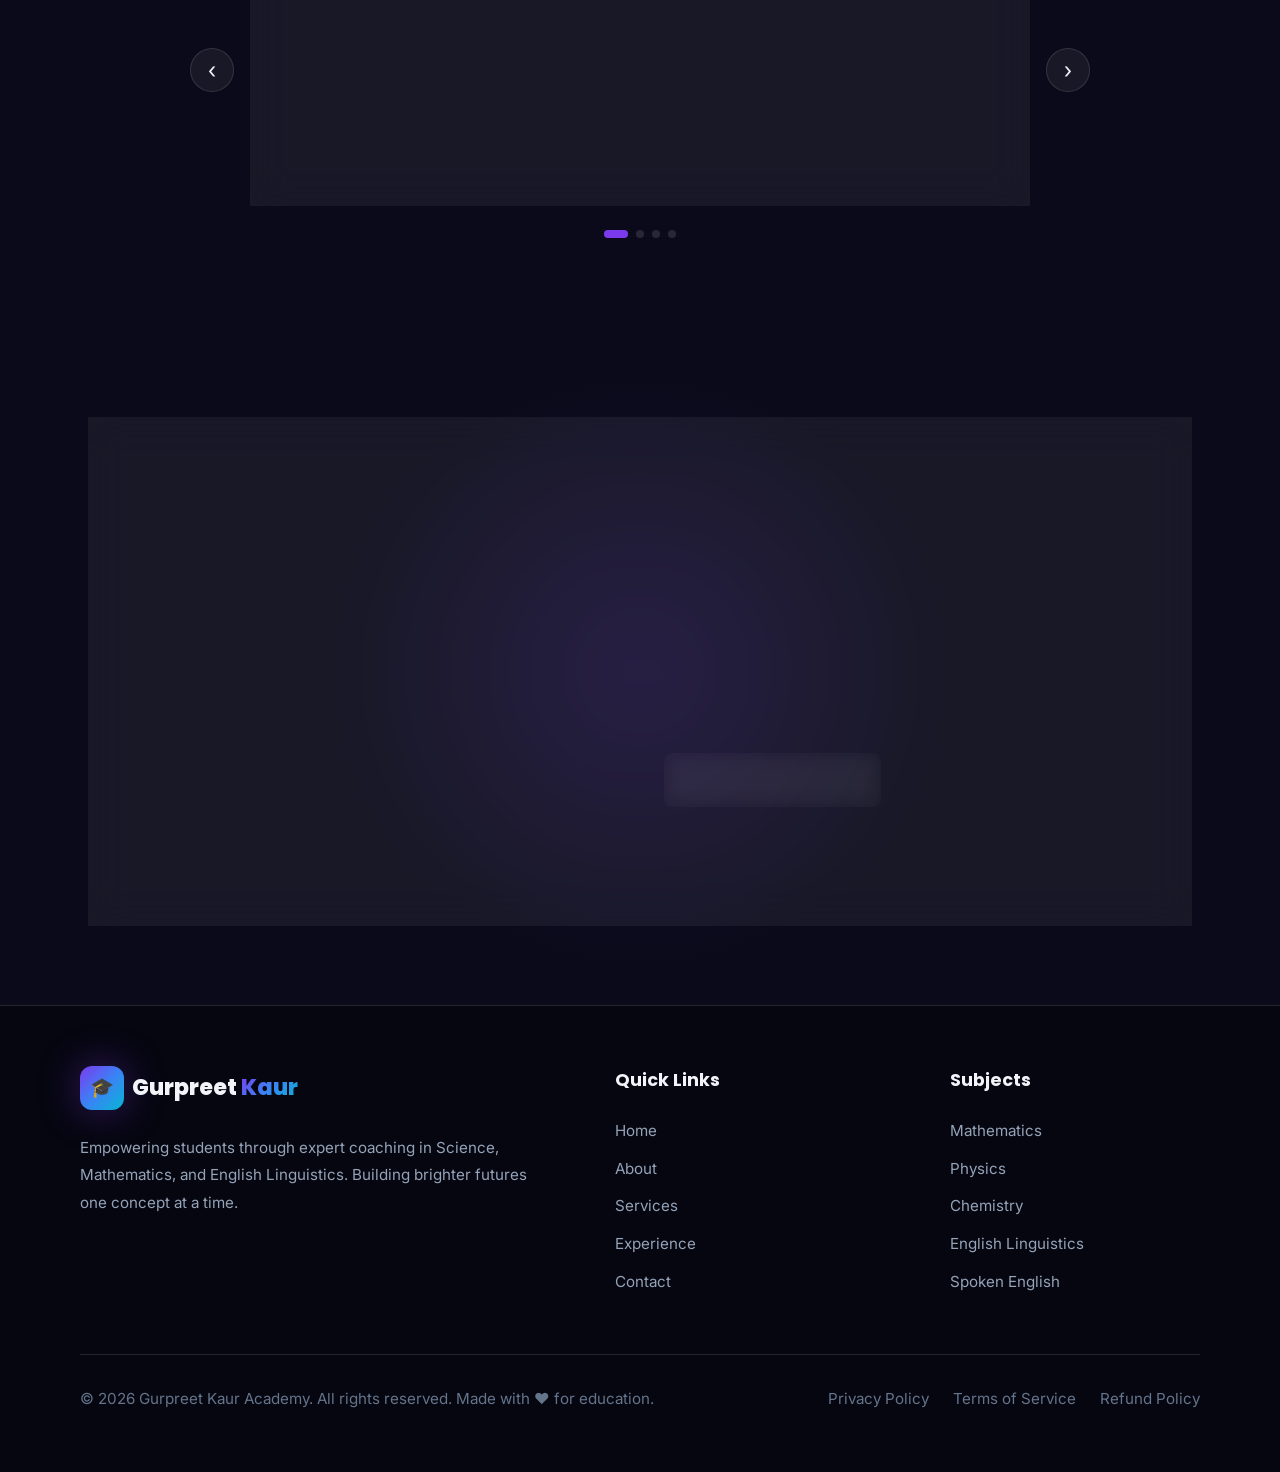
==== commit 2ee8e95d: "whatsappp chat icon removed" ====
--- a/index.html
+++ b/index.html
@@ -150,11 +150,15 @@
       </p>
       <div class="hero-actions reveal delay-3">
         <a href="contact.html" class="btn btn-primary">
-          <span>📅</span> Book a Demo Class
+          <span>📅</span> Book Trial Class – <span class="highlight-99">₹99</span>
         </a>
         <a href="services.html" class="btn btn-outline">
           <span>📚</span> Explore Courses
         </a>
+        <div class="cta-trust-note">
+          <span class="trust-badge">🛡️ Refund Guarantee</span>
+          <span>50% refund if not satisfied • Fully adjusted/deducted from your plan</span>
+        </div>
       </div>
       <div class="hero-stats reveal delay-4">
         <div class="hero-stat">
@@ -410,11 +414,15 @@
       <div class="section-tag" style="margin:0 auto 16px">🚀 Start Your Journey</div>
       <h2 class="section-title" style="text-align:center;">Ready to Transform Your <span>Academic Future?</span></h2>
       <p class="section-subtitle" style="text-align:center;margin:0 auto 36px;">
-        Join 500+ students who've already unlocked their potential. Book your free demo class today — no commitment required.
+        Join 500+ students who've already unlocked their potential. Start with a trial class for just <span class="highlight-99">₹99</span>.
       </p>
       <div style="display:flex;gap:16px;flex-wrap:wrap;justify-content:center">
-        <a href="contact.html" class="btn btn-primary">📅 Book Free Demo Class</a>
+        <a href="contact.html" class="btn btn-primary">📅 Book Trial Class – ₹99</a>
         <a href="services.html" class="btn btn-outline">💼 View All Services</a>
+        <div class="cta-trust-note">
+          <span class="trust-badge">🛡️ Refund Guarantee</span>
+          <span>50% refund if not satisfied • Fully adjusted/deducted from your plan</span>
+        </div>
       </div>
     </div>
   </div>
@@ -464,7 +472,6 @@
 </footer>
 
 <!-- ── Floating Buttons ─────────────────────────────────────── -->
-<a href="https://wa.me/91XXXXXXXXXX" class="whatsapp-float" target="_blank" rel="noopener" aria-label="WhatsApp">💬</a>
 <button class="back-to-top" id="backToTop" aria-label="Back to top">↑</button>
 
 <script src="js/main.js" defer></script>
--- a/css/style.css
+++ b/css/style.css
@@ -370,18 +370,7 @@
 @keyframes glow { 0%,100%{opacity:0.5} 50%{opacity:1} }
 @keyframes slideInUp { from{opacity:0;transform:translateY(30px)} to{opacity:1;transform:translateY(0)} }
 
-/* ── WhatsApp Float Button ────────────────────────────────── */
-.whatsapp-float {
-  position: fixed; bottom: 90px; right: 28px; z-index: 998;
-  width: 54px; height: 54px; border-radius: 50%;
-  background: #25d366;
-  display: flex; align-items: center; justify-content: center;
-  font-size: 1.5rem; color: white;
-  box-shadow: 0 4px 20px rgba(37,211,102,0.5);
-  transition: var(--transition);
-  animation: floatY 3s ease-in-out infinite;
-}
-.whatsapp-float:hover { transform: scale(1.1); box-shadow: 0 8px 30px rgba(37,211,102,0.6); }
+
 
 /* ── Back-to-Top ──────────────────────────────────────────── */
 .back-to-top {
@@ -491,6 +480,73 @@
   .footer-grid { grid-template-columns: 1fr 1fr; }
 }
 @media (max-width: 600px) {
-  .footer-grid { grid-template-columns: 1fr; }
+  .footer-grid { grid-template-columns: 1fr;   }
   .footer-bottom { flex-direction: column; text-align: center; }
 }
+
+/* ── Premium Demo Offer Styling ───────────────────────────── */
+.cta-trust-note {
+  display: flex;
+  align-items: center;
+  justify-content: center;
+  gap: 8px;
+  font-size: 0.82rem;
+  color: var(--text-secondary);
+  margin-top: 14px;
+  width: 100%;
+  text-align: center;
+  flex-wrap: wrap;
+  line-height: 1.4;
+}
+.cta-trust-note .trust-badge {
+  background: linear-gradient(135deg, rgba(6, 182, 212, 0.15) 0%, rgba(59, 130, 246, 0.15) 100%);
+  border: 1px solid rgba(6, 182, 212, 0.25);
+  padding: 3px 10px;
+  border-radius: 20px;
+  color: var(--accent);
+  font-weight: 600;
+  white-space: nowrap;
+  display: inline-flex;
+  align-items: center;
+  gap: 4px;
+  box-shadow: 0 2px 10px rgba(6, 182, 212, 0.1);
+}
+body.light-mode .cta-trust-note .trust-badge {
+  background: rgba(124, 58, 237, 0.08);
+  border-color: rgba(124, 58, 237, 0.2);
+  color: var(--primary);
+}
+.highlight-99 {
+  background: linear-gradient(135deg, #ec4899 0%, #9f67ff 100%);
+  -webkit-background-clip: text;
+  -webkit-text-fill-color: transparent;
+  background-clip: text;
+  font-weight: 800;
+  display: inline-block;
+  position: relative;
+  padding: 0 4px;
+}
+.highlight-99::after {
+  content: '';
+  position: absolute;
+  bottom: 0; left: 0;
+  width: 100%; height: 2px;
+  background: linear-gradient(90deg, #ec4899, #9f67ff);
+  opacity: 0.4;
+  border-radius: 2px;
+}
+.badge-refund {
+  display: inline-flex;
+  align-items: center;
+  gap: 4px;
+  background: rgba(236, 72, 153, 0.15);
+  border: 1px solid rgba(236, 72, 153, 0.3);
+  color: var(--accent-pink);
+  padding: 2px 8px;
+  border-radius: 12px;
+  font-size: 0.75rem;
+  font-weight: 600;
+  margin-left: 6px;
+  vertical-align: middle;
+}
+
--- a/css/responsive.css
+++ b/css/responsive.css
@@ -403,13 +403,7 @@
   .footer-bottom { flex-direction: column; text-align: center; gap: 10px; }
   .footer-bottom-links { flex-wrap: wrap; justify-content: center; gap: 12px; }
 
-  /* ── Floating buttons — prevent content overlap ─────────── */
-  .whatsapp-float {
-    bottom: 76px;
-    right: 16px;
-    width: 46px; height: 46px;
-    font-size: 1.2rem;
-  }
+  /* ── Floating button — prevent content overlap ──────────── */
   .back-to-top {
     bottom: 20px; right: 16px;
     width: 40px; height: 40px;
@@ -447,4 +441,12 @@
   .cert-card { flex-direction: column; text-align: center; }
 
   .footer-social { flex-wrap: wrap; }
-}
+
+  /* Trust Note mobile overrides */
+  .cta-trust-note {
+    font-size: 0.78rem;
+    gap: 6px;
+    padding: 0 16px;
+  }
+}
+
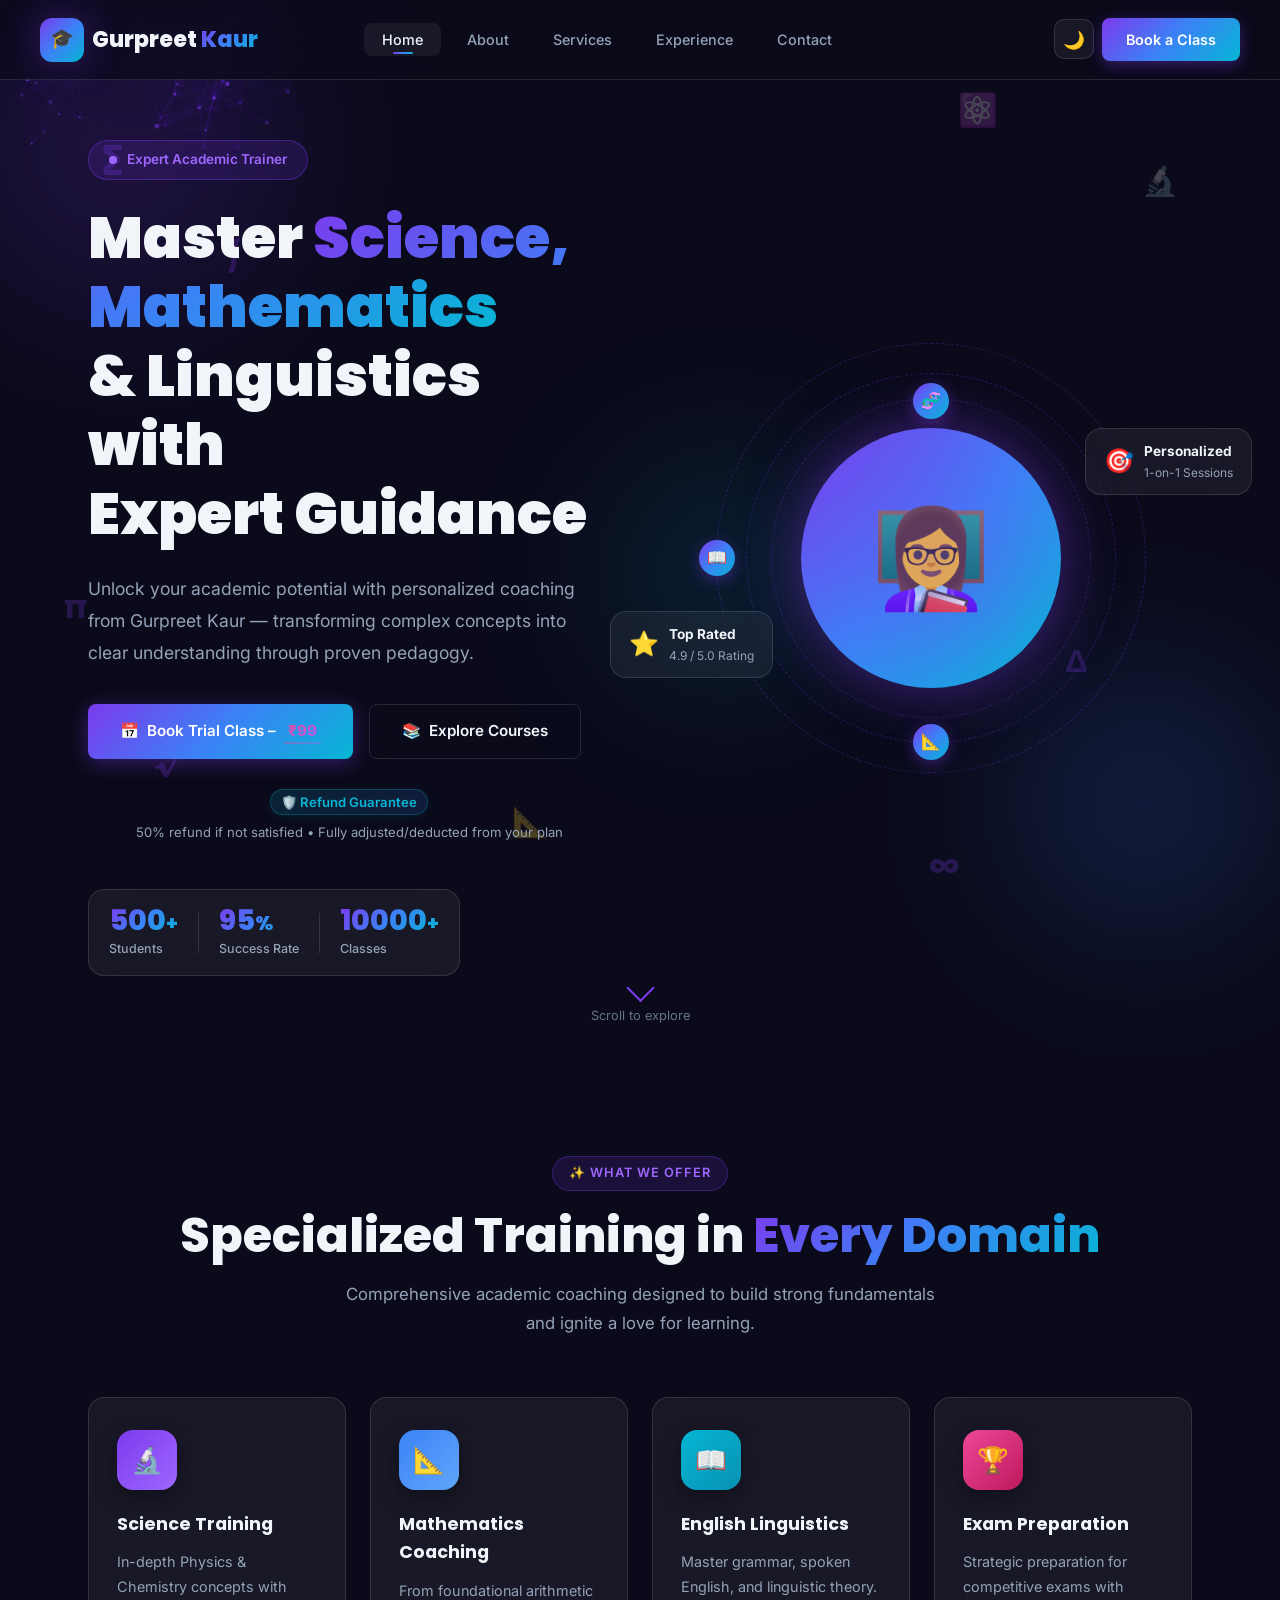
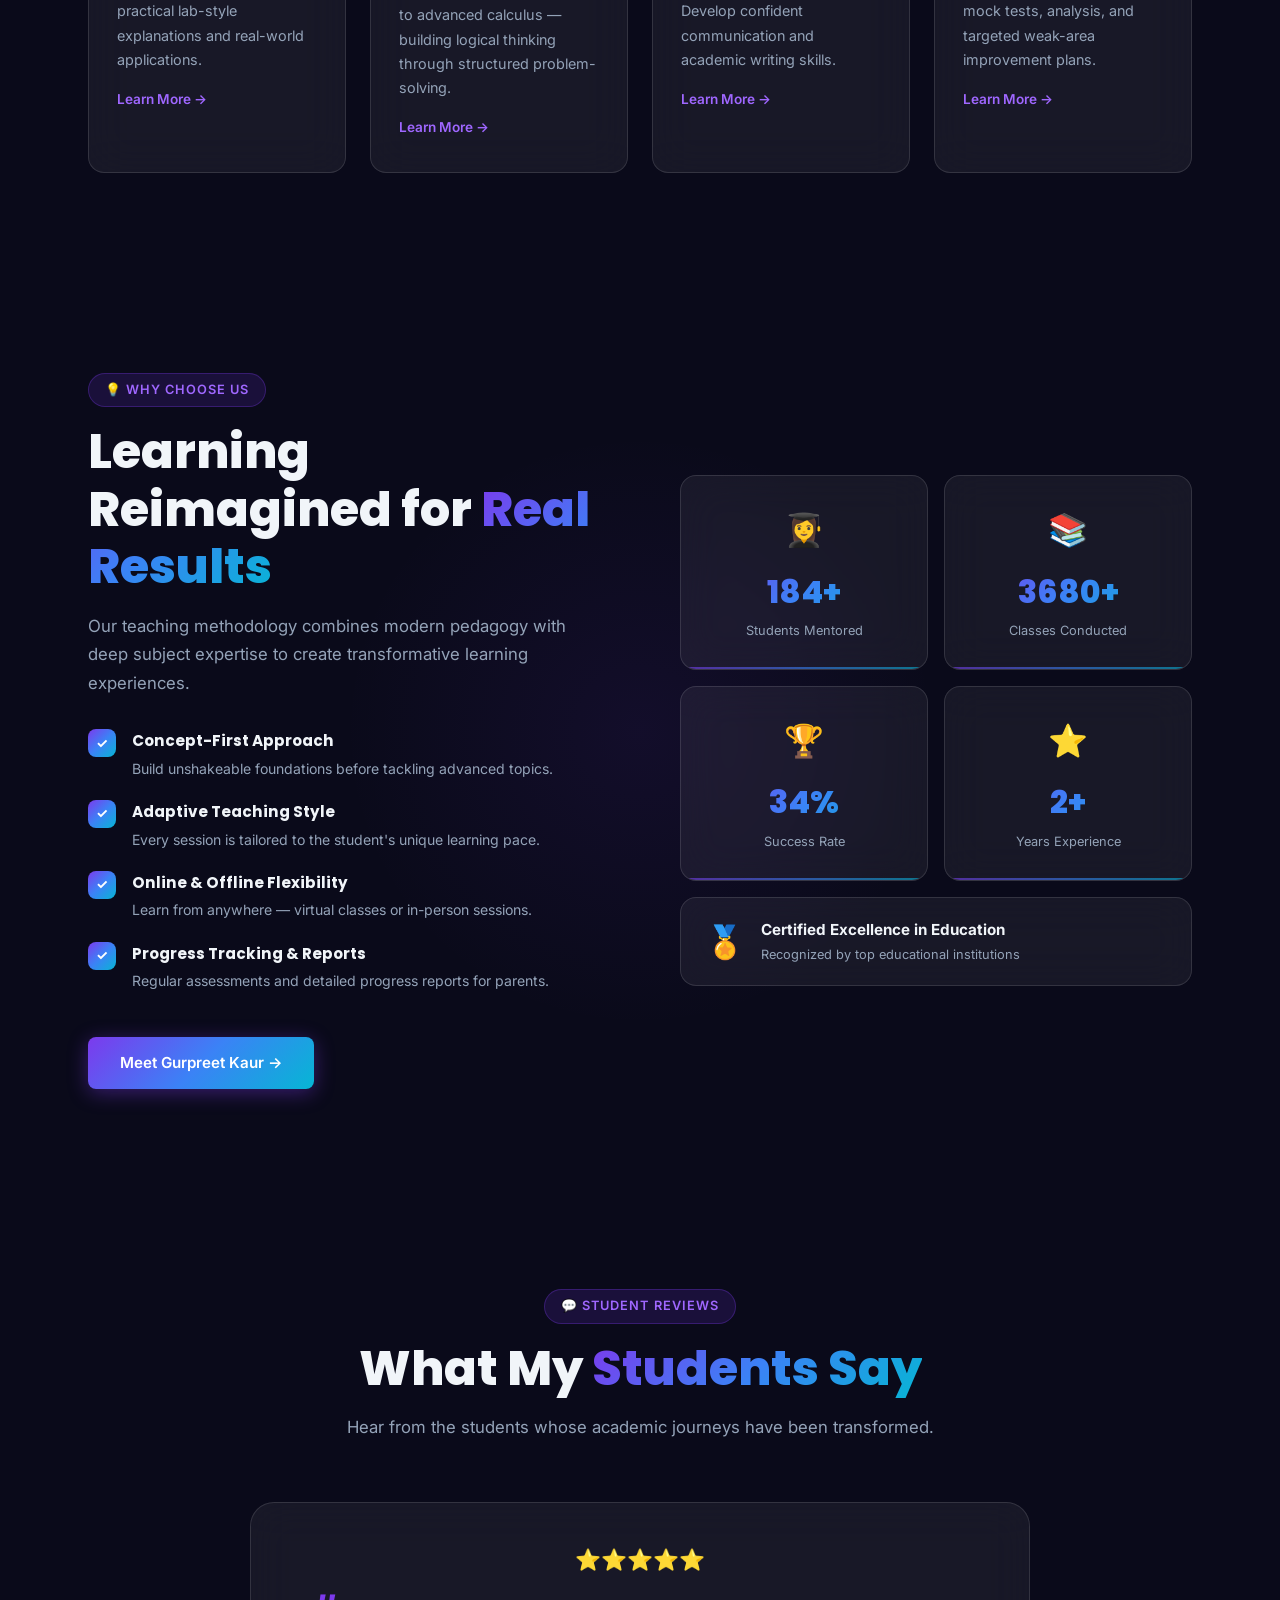
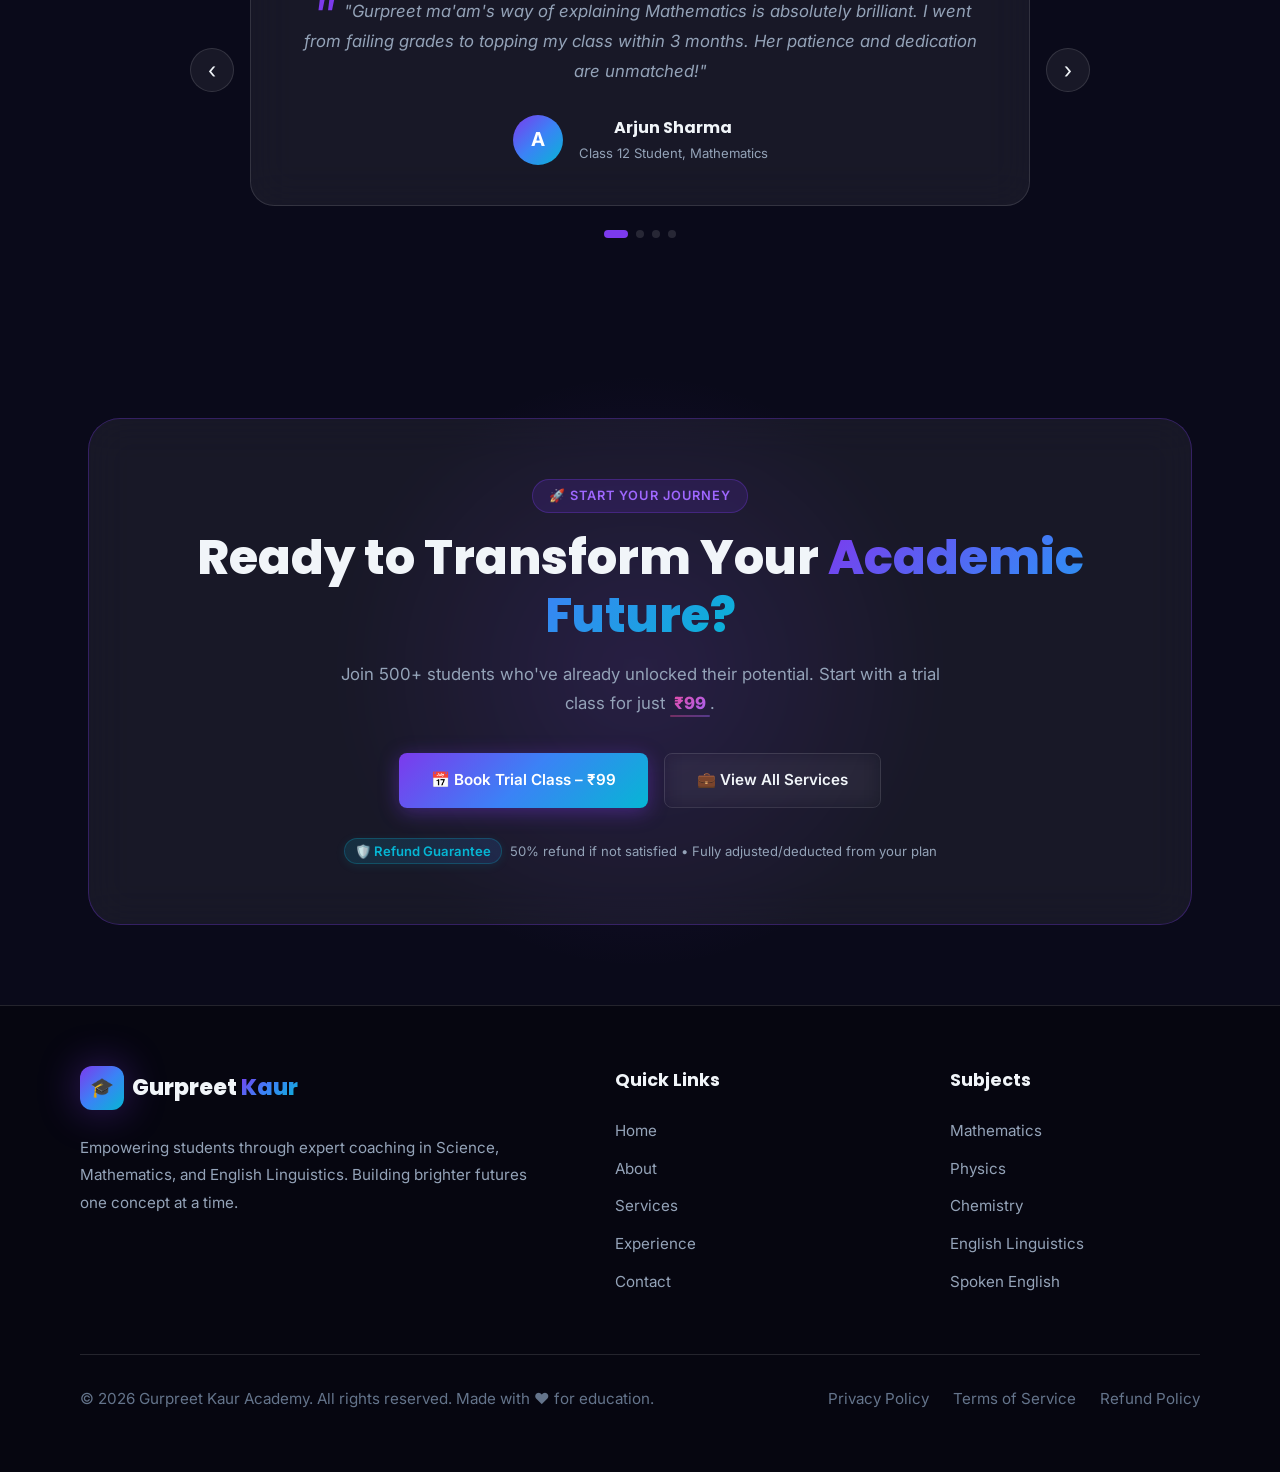
==== commit b05d1e73: "info update and link update" ====
--- a/index.html
+++ b/index.html
@@ -28,6 +28,7 @@
   <link href="https://fonts.googleapis.com/css2?family=Poppins:wght@300;400;500;600;700;800;900&family=Inter:wght@300;400;500;600;700&display=swap" rel="stylesheet">
   
   <link rel="stylesheet" href="css/style.css" />
+  <link rel="stylesheet" href="css/shared.css" />
   <link rel="stylesheet" href="css/home.css" />
   <link rel="stylesheet" href="css/responsive.css" />
   <link rel="icon" href="data:image/svg+xml,<svg xmlns='http://www.w3.org/2000/svg' viewBox='0 0 100 100'><text y='.9em' font-size='90'>🎓</text></svg>" />
@@ -225,25 +226,25 @@
     </div>
     <div class="features-grid">
       <div class="feature-card glass-card tilt-card reveal delay-1">
-        <div class="feature-icon" style="background:linear-gradient(135deg,#7c3aed,#9f67ff)">🔬</div>
+        <div class="feature-icon fi-science">🔬</div>
         <h3>Science Training</h3>
         <p>In-depth Physics &amp; Chemistry concepts with practical lab-style explanations and real-world applications.</p>
         <a href="services.html" class="feature-link">Learn More →</a>
       </div>
       <div class="feature-card glass-card tilt-card reveal delay-2">
-        <div class="feature-icon" style="background:linear-gradient(135deg,#3b82f6,#60a5fa)">📐</div>
+        <div class="feature-icon fi-math">📐</div>
         <h3>Mathematics Coaching</h3>
         <p>From foundational arithmetic to advanced calculus — building logical thinking through structured problem-solving.</p>
         <a href="services.html" class="feature-link">Learn More →</a>
       </div>
       <div class="feature-card glass-card tilt-card reveal delay-3">
-        <div class="feature-icon" style="background:linear-gradient(135deg,#06b6d4,#0891b2)">📖</div>
+        <div class="feature-icon fi-english">📖</div>
         <h3>English Linguistics</h3>
         <p>Master grammar, spoken English, and linguistic theory. Develop confident communication and academic writing skills.</p>
         <a href="services.html" class="feature-link">Learn More →</a>
       </div>
       <div class="feature-card glass-card tilt-card reveal delay-4">
-        <div class="feature-icon" style="background:linear-gradient(135deg,#ec4899,#be185d)">🏆</div>
+        <div class="feature-icon fi-exam">🏆</div>
         <h3>Exam Preparation</h3>
         <p>Strategic preparation for competitive exams with mock tests, analysis, and targeted weak-area improvement plans.</p>
         <a href="services.html" class="feature-link">Learn More →</a>
@@ -294,7 +295,7 @@
             </div>
           </div>
         </div>
-        <a href="about.html" class="btn btn-primary" style="margin-top:12px;">Meet Gurpreet Kaur →</a>
+        <a href="about.html" class="btn btn-primary btn-mt-sm">Meet Gurpreet Kaur →</a>
       </div>
       <div class="why-right reveal-right">
         <div class="stats-grid">
@@ -359,7 +360,7 @@
           <div class="t-stars">⭐⭐⭐⭐⭐</div>
           <p class="t-quote">"The way Gurpreet ma'am teaches Science makes every concept crystal clear. Her real-world examples and conceptual approach helped me crack my board exams with 96%!"</p>
           <div class="t-author">
-            <div class="t-avatar" style="background:linear-gradient(135deg,#3b82f6,#06b6d4)">P</div>
+            <div class="t-avatar t-avatar-blue">P</div>
             <div>
               <div class="t-name">Priya Singh</div>
               <div class="t-role">Class 10 Student, Science</div>
@@ -372,7 +373,7 @@
           <div class="t-stars">⭐⭐⭐⭐⭐</div>
           <p class="t-quote">"My spoken English and grammar improved dramatically. Ma'am's Linguistics training gave me the confidence to present in front of large audiences. Life-changing experience!"</p>
           <div class="t-author">
-            <div class="t-avatar" style="background:linear-gradient(135deg,#ec4899,#7c3aed)">R</div>
+            <div class="t-avatar t-avatar-pink">R</div>
             <div>
               <div class="t-name">Rahul Verma</div>
               <div class="t-role">University Student, English Linguistics</div>
@@ -385,7 +386,7 @@
           <div class="t-stars">⭐⭐⭐⭐⭐</div>
           <p class="t-quote">"Cleared my competitive entrance exam on the first attempt! The strategic preparation and mock tests by Gurpreet ma'am were spot-on. Highly recommend to every serious student."</p>
           <div class="t-author">
-            <div class="t-avatar" style="background:linear-gradient(135deg,#06b6d4,#3b82f6)">S</div>
+            <div class="t-avatar t-avatar-cyan">S</div>
             <div>
               <div class="t-name">Simran Kaur</div>
               <div class="t-role">Engineering Aspirant</div>
@@ -411,12 +412,12 @@
   <div class="cta-bg-orb"></div>
   <div class="container">
     <div class="cta-inner glass-card reveal">
-      <div class="section-tag" style="margin:0 auto 16px">🚀 Start Your Journey</div>
-      <h2 class="section-title" style="text-align:center;">Ready to Transform Your <span>Academic Future?</span></h2>
-      <p class="section-subtitle" style="text-align:center;margin:0 auto 36px;">
+      <div class="section-tag cta-section-tag">🚀 Start Your Journey</div>
+      <h2 class="section-title cta-title-centered">Ready to Transform Your <span>Academic Future?</span></h2>
+      <p class="section-subtitle cta-subtitle-lg-margin">
         Join 500+ students who've already unlocked their potential. Start with a trial class for just <span class="highlight-99">₹99</span>.
       </p>
-      <div style="display:flex;gap:16px;flex-wrap:wrap;justify-content:center">
+      <div class="cta-btn-row">
         <a href="contact.html" class="btn btn-primary">📅 Book Trial Class – ₹99</a>
         <a href="services.html" class="btn btn-outline">💼 View All Services</a>
         <div class="cta-trust-note">
@@ -433,7 +434,7 @@
   <div class="container">
     <div class="footer-grid">
       <div class="footer-brand">
-        <div class="nav-logo" style="margin-bottom:0">
+        <div class="nav-logo footer-brand-logo">
           <div class="nav-logo-icon">🎓</div>
           <div class="nav-logo-text">Gurpreet <span>Kaur</span></div>
         </div>
--- a/css/style.css
+++ b/css/style.css
@@ -42,6 +42,15 @@
   --nav-height:     80px;
   --transition:     all 0.3s cubic-bezier(0.4,0,0.2,1);
   --transition-slow:all 0.6s cubic-bezier(0.4,0,0.2,1);
+
+  /* Footer Colors */
+  --footer-bg:         rgba(0,0,0,0.4);
+  --footer-border:     var(--glass-border);
+  --footer-shadow:     none;
+  --footer-heading:    var(--text-primary);
+  --footer-text:       var(--text-secondary);
+  --footer-muted:      var(--text-muted);
+  --footer-link-hover: var(--primary-light);
 }
 
 /* Light Mode */
@@ -55,6 +64,15 @@
   --text-secondary:#4c1d95;
   --text-muted:    #6d28d9;
   --gradient-glow: radial-gradient(ellipse at center, rgba(124,58,237,0.15) 0%, transparent 70%);
+
+  /* Footer Colors - Light Mode */
+  --footer-bg:         #F8F5FF; /* Very light lavender */
+  --footer-border:     rgba(139, 92, 246, 0.15); /* Light top border */
+  --footer-shadow:     0 -8px 30px rgba(139, 92, 246, 0.05); /* Soft top shadow */
+  --footer-heading:    #1e1b4b; /* dark purple/navy */
+  --footer-text:       #4c1d95; /* slightly lighter readable shade */
+  --footer-muted:      #6d28d9; /* muted readable shade */
+  --footer-link-hover: var(--primary); /* primary purple #7c3aed */
 }
 
 /* ── Reset & Base ─────────────────────────────────────────── */
@@ -130,8 +148,8 @@
   gap: 8px;
   padding: 0 clamp(14px, 4vw, 40px);
   background: rgba(10,10,26,0.7);
+  -webkit-backdrop-filter: blur(20px);
   backdrop-filter: blur(20px);
-  -webkit-backdrop-filter: blur(20px);
   border-bottom: 1px solid var(--glass-border);
   transition: var(--transition);
 }
@@ -304,6 +322,7 @@
   background: transparent;
   border: 1.5px solid var(--glass-border);
   color: var(--text-primary);
+  -webkit-backdrop-filter: blur(10px);
   backdrop-filter: blur(10px);
 }
 .btn-outline:hover {
@@ -317,8 +336,8 @@
   background: var(--glass);
   border: 1px solid var(--glass-border);
   border-radius: var(--radius-md);
+  -webkit-backdrop-filter: blur(20px);
   backdrop-filter: blur(20px);
-  -webkit-backdrop-filter: blur(20px);
   transition: var(--transition);
 }
 .glass-card:hover {
@@ -408,9 +427,11 @@
 
 /* ── Footer ───────────────────────────────────────────────── */
 .footer {
-  background: rgba(0,0,0,0.4);
-  border-top: 1px solid var(--glass-border);
+  background: var(--footer-bg);
+  border-top: 1px solid var(--footer-border);
+  box-shadow: var(--footer-shadow);
   padding: 60px 80px;
+  transition: background 0.4s ease, border-color 0.4s ease, box-shadow 0.4s ease;
 }
 .footer .container {
   max-width: 1400px;
@@ -430,12 +451,17 @@
 .footer-brand .nav-logo {
   margin-bottom: 24px !important;
 }
+.footer-brand-logo {
+  color: var(--footer-heading);
+  transition: color 0.4s ease;
+}
 .footer-brand p {
-  color: var(--text-secondary);
+  color: var(--footer-text);
   font-size: 0.95rem;
   line-height: 1.8;
   margin: 0;
   max-width: 100%;
+  transition: color 0.4s ease;
 }
 .footer-col {
   flex: 0 1 250px;
@@ -443,7 +469,8 @@
 .footer-col h4 {
   font-family: 'Poppins', sans-serif;
   font-weight: 700; font-size: 1.1rem;
-  margin-bottom: 24px; color: var(--text-primary);
+  margin-bottom: 24px; color: var(--footer-heading);
+  transition: color 0.4s ease;
 }
 .footer-col ul {
   display: flex;
@@ -454,27 +481,28 @@
   margin-bottom: 0;
 }
 .footer-col ul li a {
-  color: var(--text-secondary);
+  color: var(--footer-text);
   font-size: 0.95rem; display: inline-block; transition: var(--transition);
 }
 .footer-col ul li a:hover { 
-  color: var(--primary-light); 
-  transform: translateX(6px);
+  color: var(--footer-link-hover); 
+  transform: translateX(4px);
   padding-left: 0; 
 }
 
 .footer-bottom {
-  border-top: 1px solid var(--glass-border);
+  border-top: 1px solid var(--footer-border);
   padding-top: 32px;
   display: flex; align-items: center; justify-content: space-between;
   flex-wrap: wrap; gap: 16px;
-}
-.footer-bottom p { font-size: 0.95rem; color: var(--text-muted); }
+  transition: border-color 0.4s ease;
+}
+.footer-bottom p { font-size: 0.95rem; color: var(--footer-muted); transition: color 0.4s ease; }
 .footer-bottom-links { display: flex; gap: 24px; }
 .footer-bottom-links a {
-  font-size: 0.95rem; color: var(--text-muted); transition: var(--transition);
-}
-.footer-bottom-links a:hover { color: var(--primary-light); }
+  font-size: 0.95rem; color: var(--footer-muted); transition: var(--transition);
+}
+.footer-bottom-links a:hover { color: var(--footer-link-hover); }
 
 @media (max-width: 900px) {
   .footer-grid { grid-template-columns: 1fr 1fr; }
--- a/css/shared.css
+++ b/css/shared.css
@@ -0,0 +1,206 @@
+/* ============================================================
+   SHARED UTILITY CLASSES  (extracted from inline styles)
+   Included by: index, about, contact, experience, services
+   ============================================================ */
+
+/* ── Banner / section container helpers ─────────────────────── */
+.banner-container {
+  position: relative;
+  z-index: 1;
+  text-align: center;
+}
+.about-banner-container {
+  position: relative;
+  z-index: 1;
+}
+.breadcrumb-center {
+  justify-content: center;
+}
+
+/* ── CTA section ─────────────────────────────────────────────── */
+.cta-section-spaced {
+  padding: 60px 0;
+}
+.cta-section-tag {
+  margin: 0 auto 16px;
+}
+.cta-title-centered {
+  text-align: center;
+}
+.cta-subtitle-centered {
+  text-align: center;
+  margin: 0 auto 32px;
+}
+.cta-subtitle-lg-margin {
+  text-align: center;
+  margin: 0 auto 36px;
+}
+.cta-btn-row {
+  display: flex;
+  gap: 16px;
+  flex-wrap: wrap;
+  justify-content: center;
+}
+
+/* ── Intro text paragraph styles ─────────────────────────────── */
+.intro-para {
+  color: var(--text-secondary);
+  line-height: 1.9;
+  margin-bottom: 20px;
+  font-size: 1.02rem;
+}
+.intro-para-spaced {
+  color: var(--text-secondary);
+  line-height: 1.9;
+  margin-bottom: 32px;
+  font-size: 1.02rem;
+}
+.skills-intro-para {
+  color: var(--text-secondary);
+  line-height: 1.8;
+  margin-bottom: 32px;
+}
+
+/* ── Intro CTA button row ─────────────────────────────────────── */
+.intro-btn-row {
+  display: flex;
+  gap: 16px;
+  margin-top: 32px;
+  flex-wrap: wrap;
+}
+
+/* ── Mission/Vision icon gradients ───────────────────────────── */
+.mv-icon-mission {
+  background: linear-gradient(135deg, #7c3aed, #9f67ff);
+}
+.mv-icon-vision {
+  background: linear-gradient(135deg, #3b82f6, #06b6d4);
+}
+.mv-icon-values {
+  background: linear-gradient(135deg, #ec4899, #7c3aed);
+}
+
+/* ── Skill progress-bar colour classes ───────────────────────── */
+.bar-purple {
+  background: linear-gradient(90deg, #7c3aed, #9f67ff);
+}
+.bar-blue {
+  background: linear-gradient(90deg, #3b82f6, #60a5fa);
+}
+.bar-cyan {
+  background: linear-gradient(90deg, #06b6d4, #0891b2);
+}
+.bar-pink {
+  background: linear-gradient(90deg, #ec4899, #be185d);
+}
+.bar-amber {
+  background: linear-gradient(90deg, #f59e0b, #d97706);
+}
+
+/* ── Skill badge spacing ─────────────────────────────────────── */
+.sbl-offset {
+  margin-top: 20px;
+}
+
+/* ── Feature-card icon colour classes (index.html) ───────────── */
+.fi-science  { background: linear-gradient(135deg, #7c3aed, #9f67ff); }
+.fi-math     { background: linear-gradient(135deg, #3b82f6, #60a5fa); }
+.fi-english  { background: linear-gradient(135deg, #06b6d4, #0891b2); }
+.fi-exam     { background: linear-gradient(135deg, #ec4899, #be185d); }
+
+/* ── Testimonial avatar colour classes (index.html) ──────────── */
+.t-avatar-blue  { background: linear-gradient(135deg, #3b82f6, #06b6d4); }
+.t-avatar-pink  { background: linear-gradient(135deg, #ec4899, #7c3aed); }
+.t-avatar-cyan  { background: linear-gradient(135deg, #06b6d4, #3b82f6); }
+
+/* ── Why-us CTA button top margin ────────────────────────────── */
+.btn-mt-sm { margin-top: 12px; }
+
+/* ── Footer brand logo in index ──────────────────────────────── */
+.footer-brand-logo { margin-bottom: 0; }
+
+/* ── Contact info-card heading ───────────────────────────────── */
+.ci-card-heading {
+  font-family: 'Poppins', sans-serif;
+  font-size: 1.3rem;
+  font-weight: 800;
+  margin-bottom: 24px;
+}
+
+/* ── Contact icon colour classes ─────────────────────────────── */
+.ci-icon-email    { background: linear-gradient(135deg, #7c3aed, #9f67ff); }
+.ci-icon-location { background: linear-gradient(135deg, #ec4899, #7c3aed); }
+.ci-icon-hours    { background: linear-gradient(135deg, #f59e0b, #d97706); }
+
+/* ── Social icon colour classes ──────────────────────────────── */
+.csl-facebook  { background: #1877f2; }
+.csl-instagram { background: linear-gradient(45deg, #f09433, #e6683c, #dc2743, #cc2366, #bc1888); }
+.csl-youtube   { background: #ff0000; }
+.csl-linkedin  { background: #0a66c2; }
+
+/* ── Contact form message group (full-width span) ────────────── */
+.form-group-full {
+  grid-column: span 2;
+}
+
+/* ── Contact description paragraph ──────────────────────────── */
+.contact-desc-para {
+  color: var(--text-secondary);
+  font-size: 0.95rem;
+  line-height: 1.7;
+  margin-bottom: 8px;
+}
+
+/* ── FAQ list width ─────────────────────────────────────────── */
+.faq-list-narrow {
+  max-width: 820px;
+  margin: 0 auto;
+}
+
+/* ── Experience / Timeline header gradients ─────────────────── */
+.tl-header-purple { background: linear-gradient(135deg, rgba(124,58,237,0.2), rgba(159,103,255,0.1)); }
+.tl-header-blue   { background: linear-gradient(135deg, rgba(59,130,246,0.2), rgba(6,182,212,0.1));   }
+.tl-header-pink   { background: linear-gradient(135deg, rgba(236,72,153,0.2), rgba(124,58,237,0.1));  }
+.tl-header-cyan   { background: linear-gradient(135deg, rgba(6,182,212,0.2), rgba(8,145,178,0.1));    }
+
+/* ── Experience stat bar widths ─────────────────────────────── */
+.esc-fill-85 { width: 85%; }
+.esc-fill-90 { width: 90%; }
+.esc-fill-95 { width: 95%; }
+.esc-fill-80 { width: 80%; }
+.esc-fill-75 { width: 75%; }
+.esc-fill-70 { width: 70%; }
+
+/* ── Certification icon colour classes ───────────────────────── */
+.cert-icon-purple { background: linear-gradient(135deg, #7c3aed, #9f67ff); }
+.cert-icon-blue   { background: linear-gradient(135deg, #3b82f6, #60a5fa); }
+.cert-icon-cyan   { background: linear-gradient(135deg, #06b6d4, #0891b2); }
+.cert-icon-pink   { background: linear-gradient(135deg, #ec4899, #be185d); }
+.cert-icon-amber  { background: linear-gradient(135deg, #f59e0b, #d97706); }
+.cert-icon-violet { background: linear-gradient(135deg, #8b5cf6, #7c3aed); }
+
+/* ── Services page ───────────────────────────────────────────── */
+.srv-header-math   { background: linear-gradient(135deg, rgba(124,58,237,0.3), rgba(159,103,255,0.2)); }
+.srv-header-sci    { background: linear-gradient(135deg, rgba(59,130,246,0.3), rgba(6,182,212,0.2));   }
+.srv-header-eng    { background: linear-gradient(135deg, rgba(6,182,212,0.3), rgba(8,145,178,0.2));    }
+.srv-header-phy    { background: linear-gradient(135deg, rgba(79,70,229,0.3), rgba(124,58,237,0.2));   }
+
+.srv-enroll-btn {
+  width: 100%;
+  justify-content: center;
+  margin-top: 24px;
+}
+.srv-section-tag-center { margin-top: 80px; }
+
+/* Pricing buttons */
+.plan-btn-full {
+  width: 100%;
+  justify-content: center;
+}
+
+/* Services CTA */
+.services-cta-section { padding: 60px 0; }
+.cta-counselling-tag  { margin: 0 auto 16px; }
+
+/* Pricing note inline link */
+.pricing-note-link { color: var(--primary-light); }
